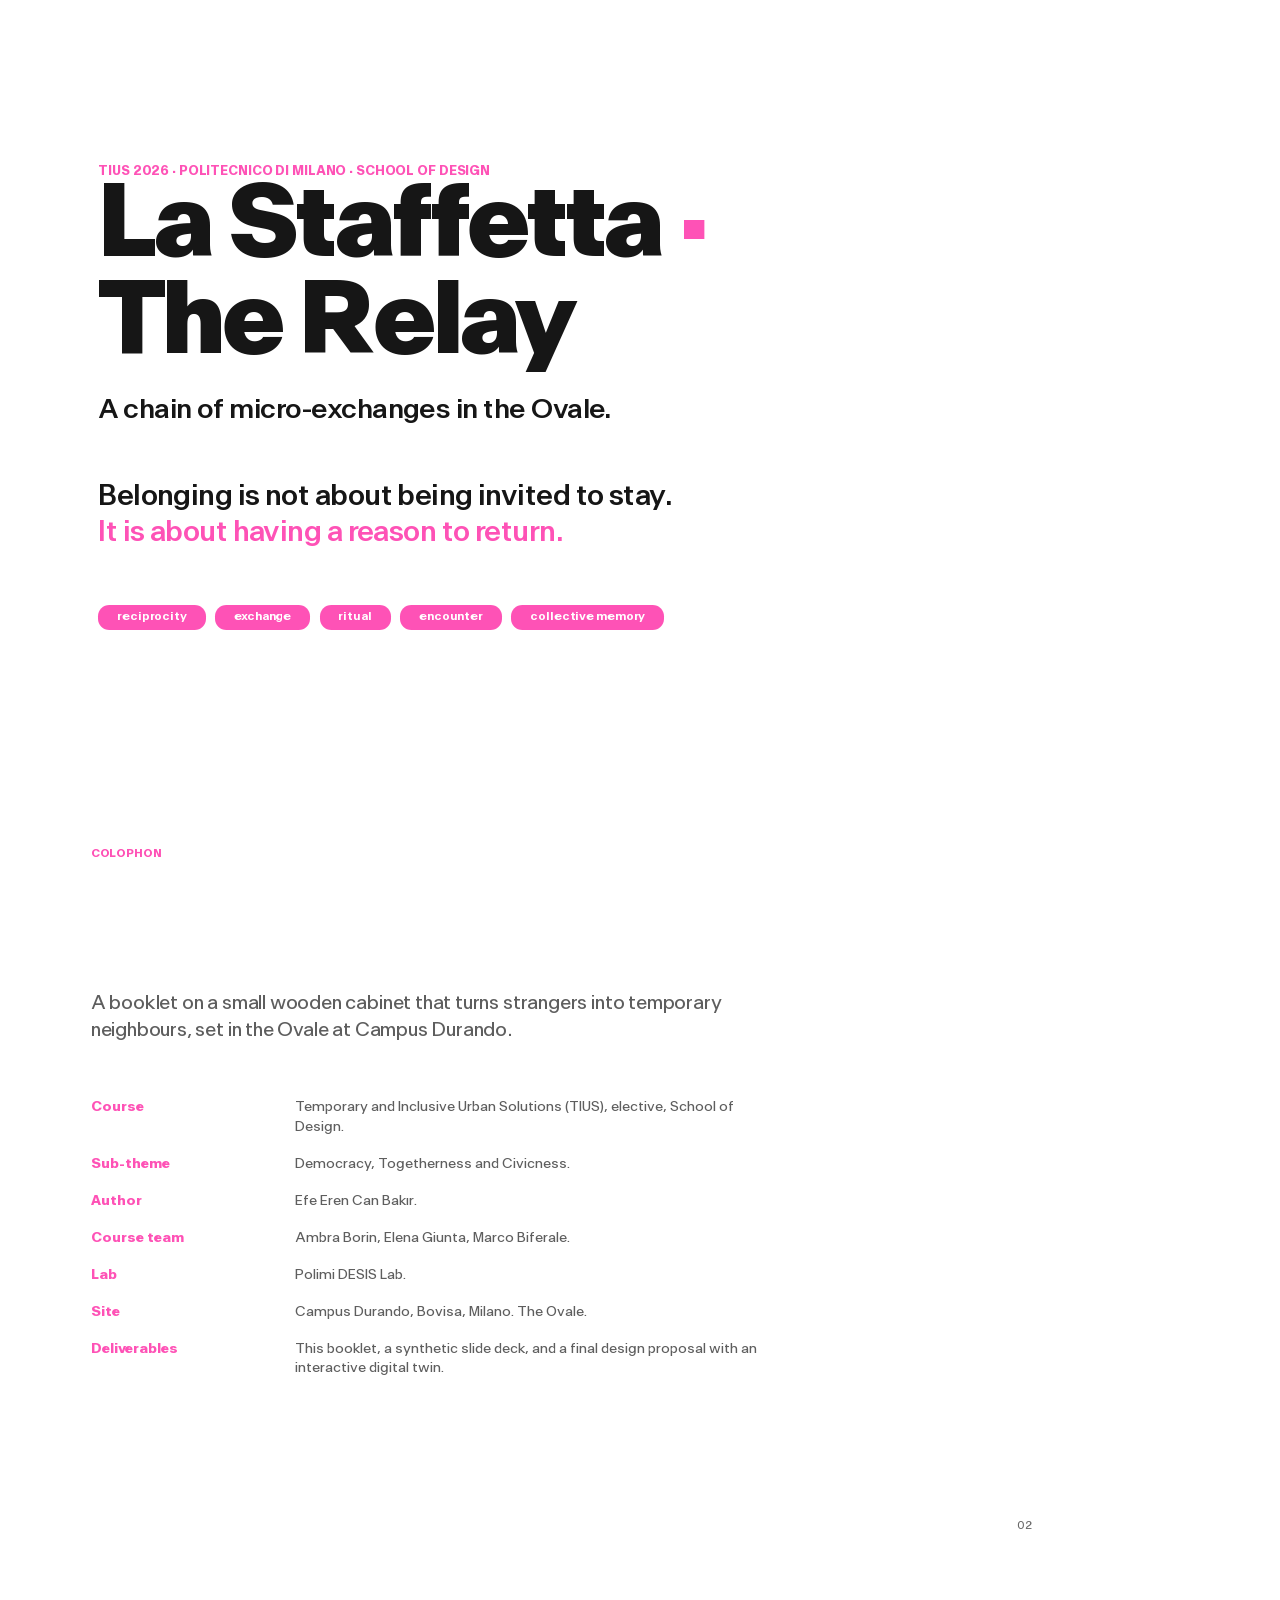
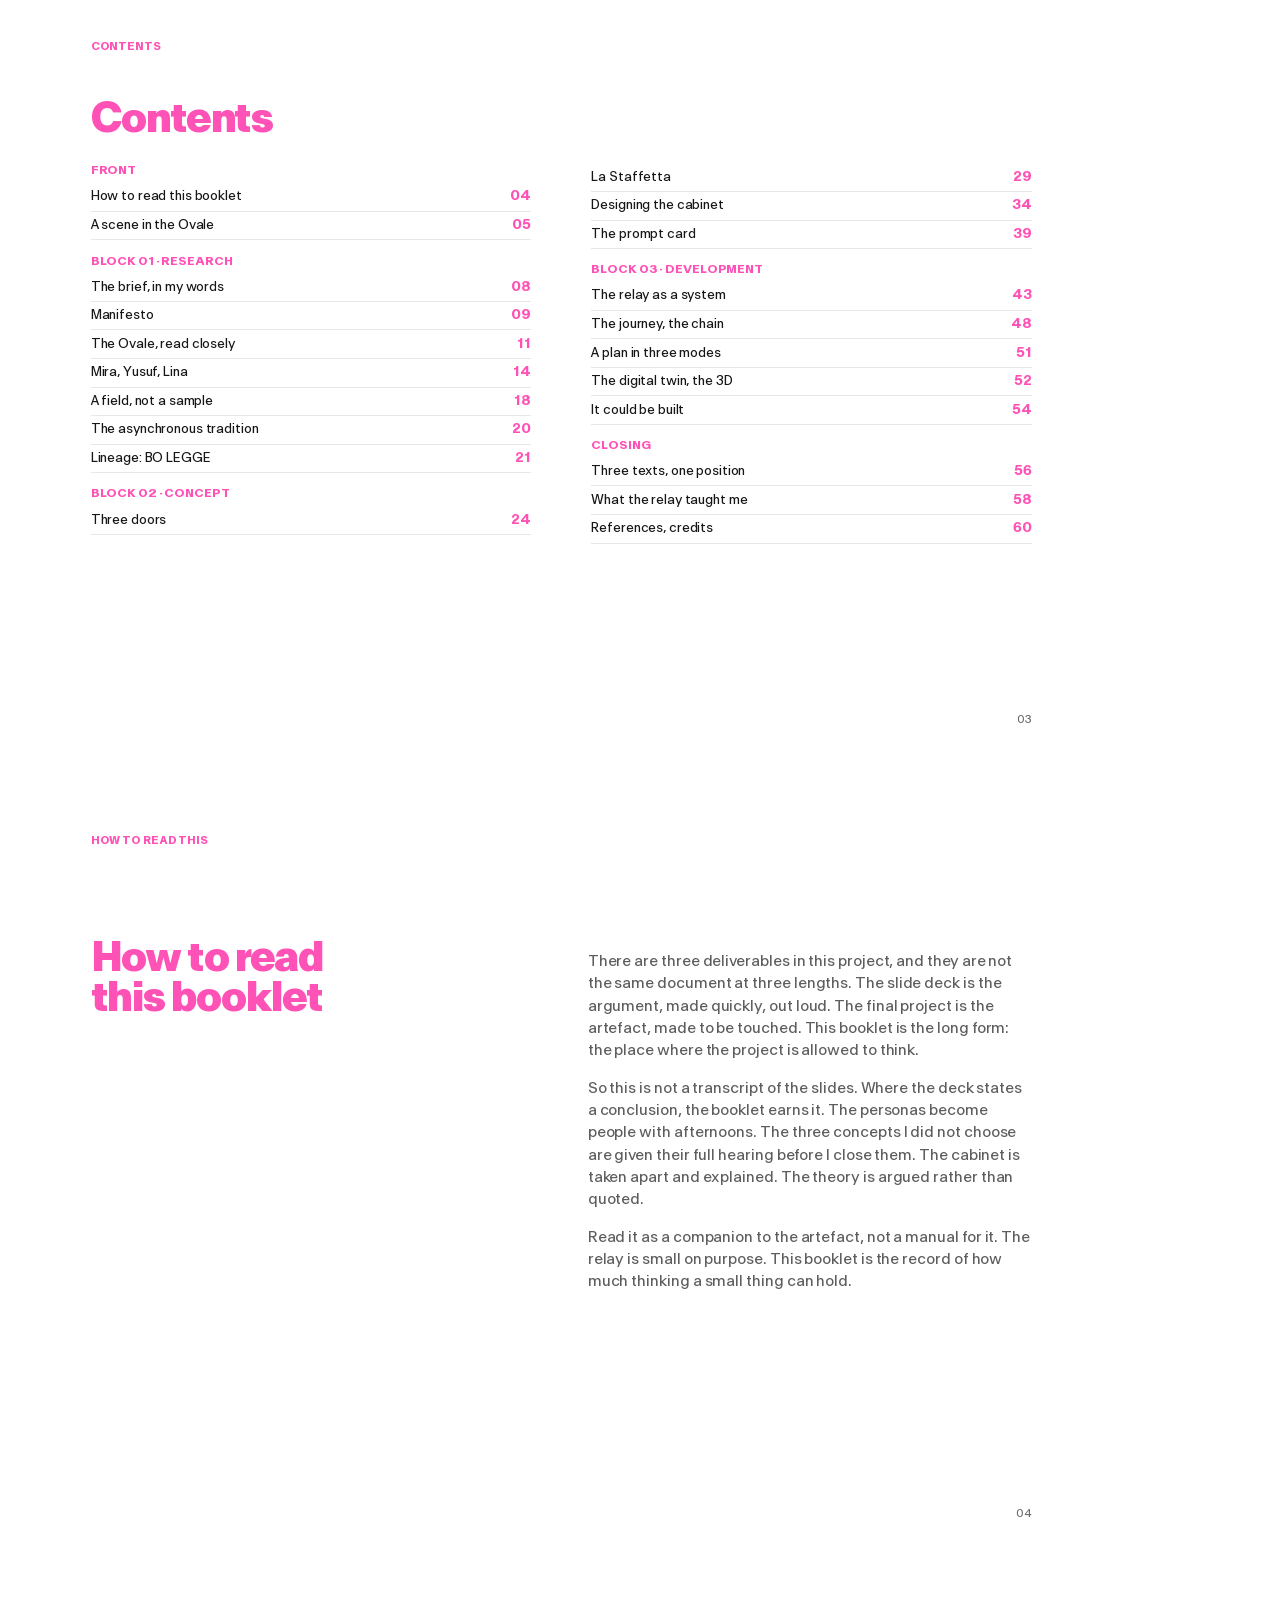
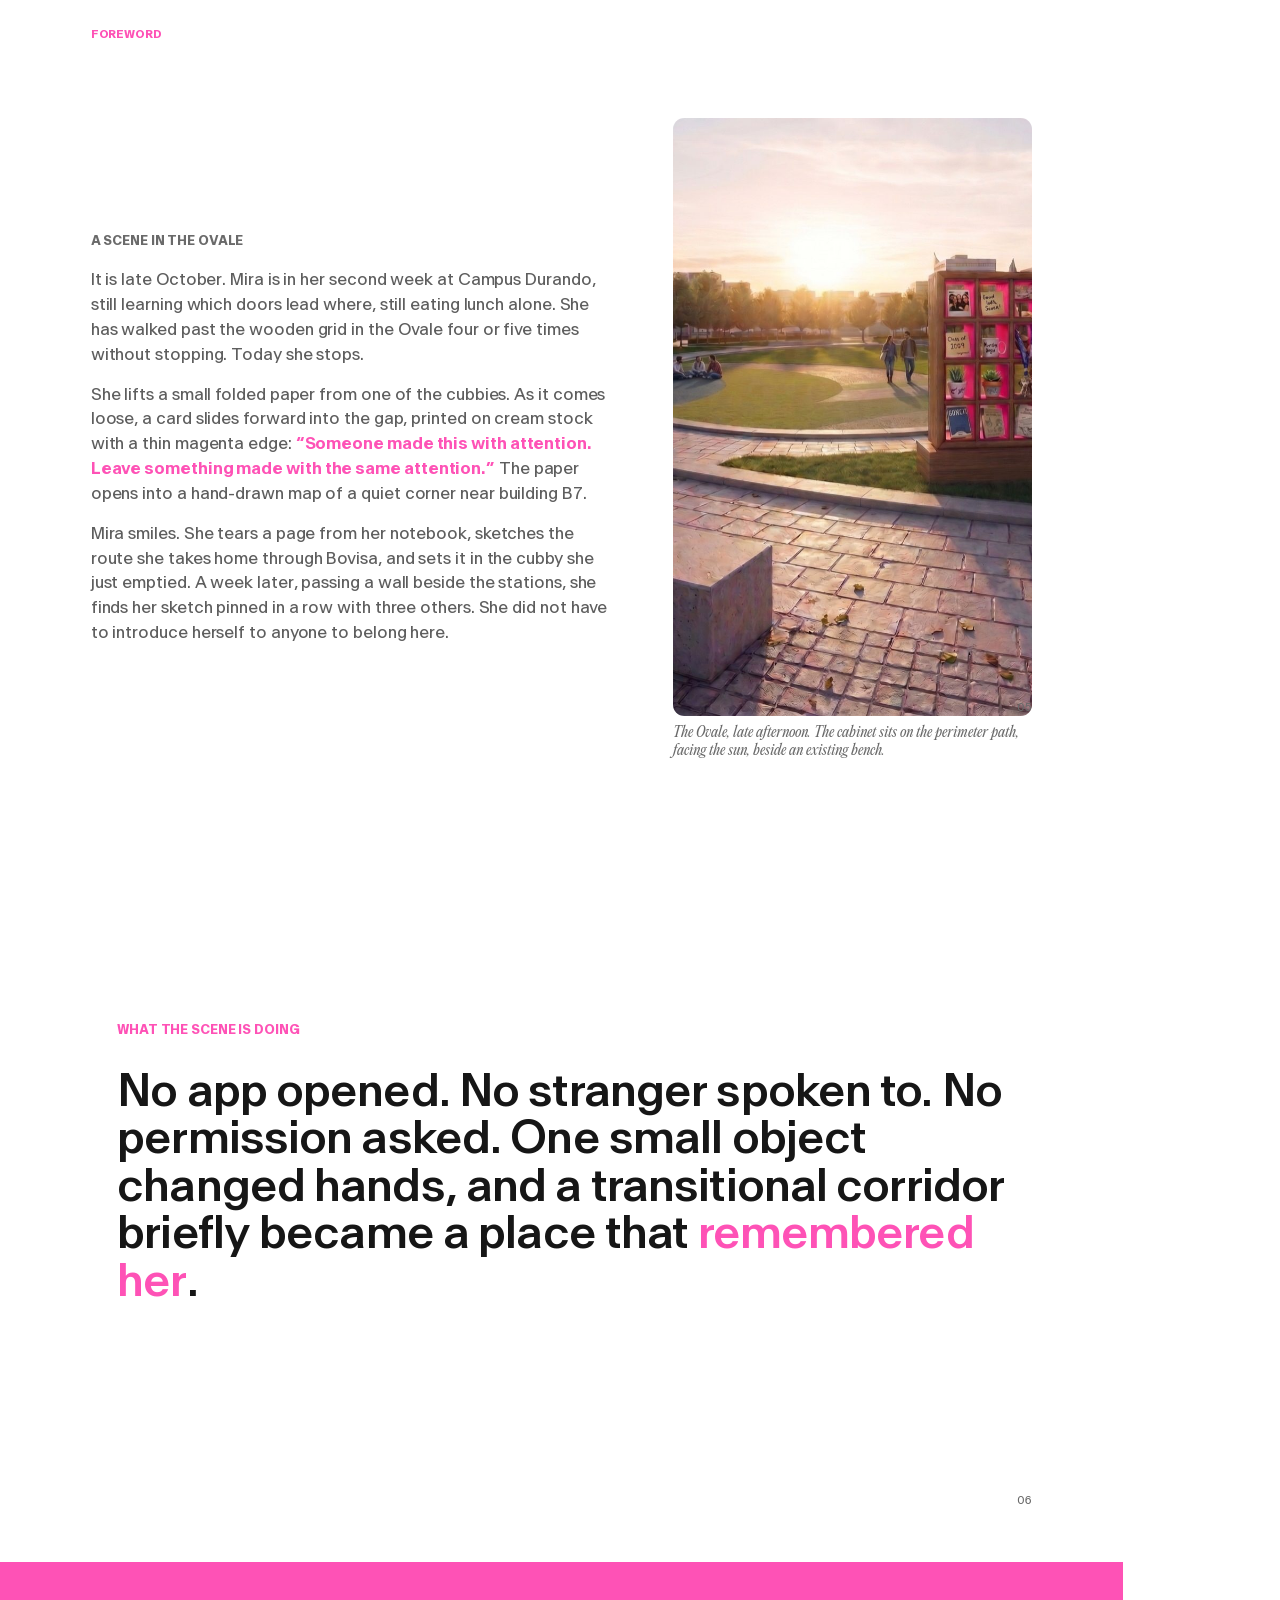
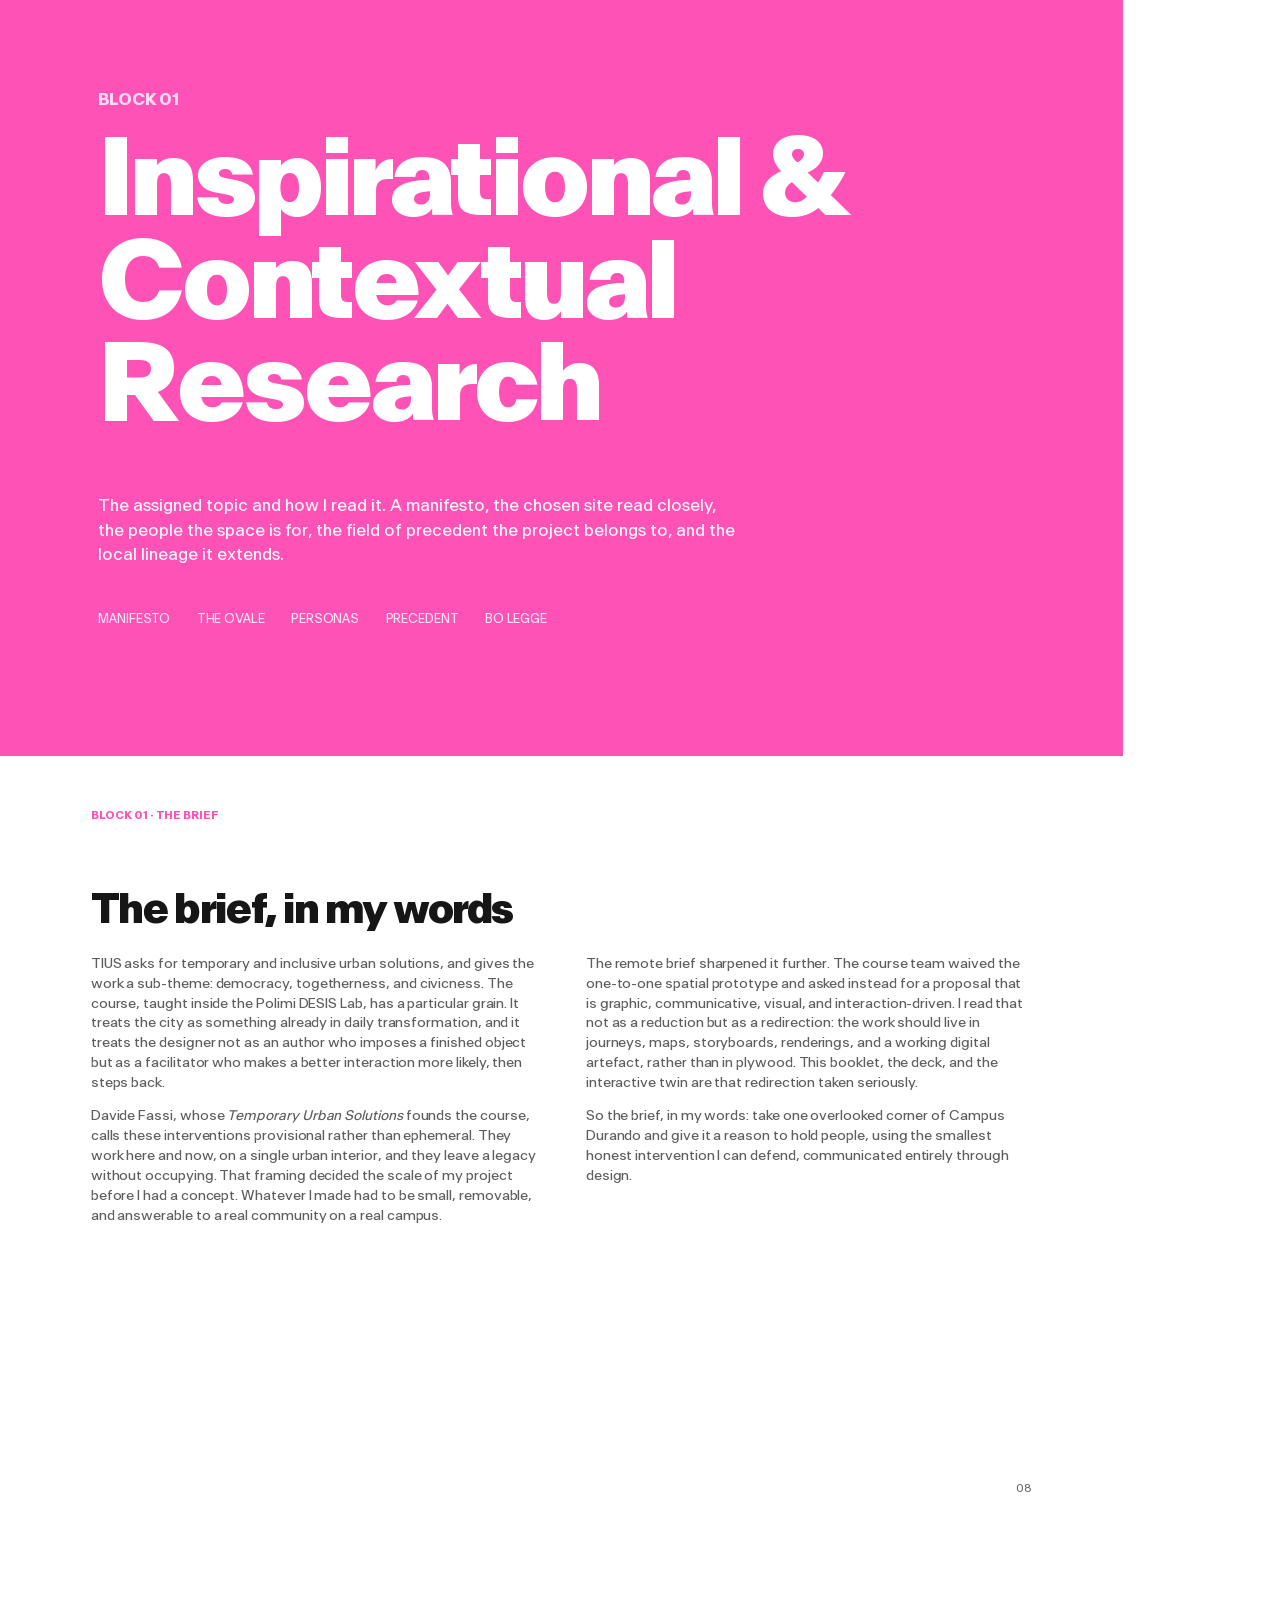
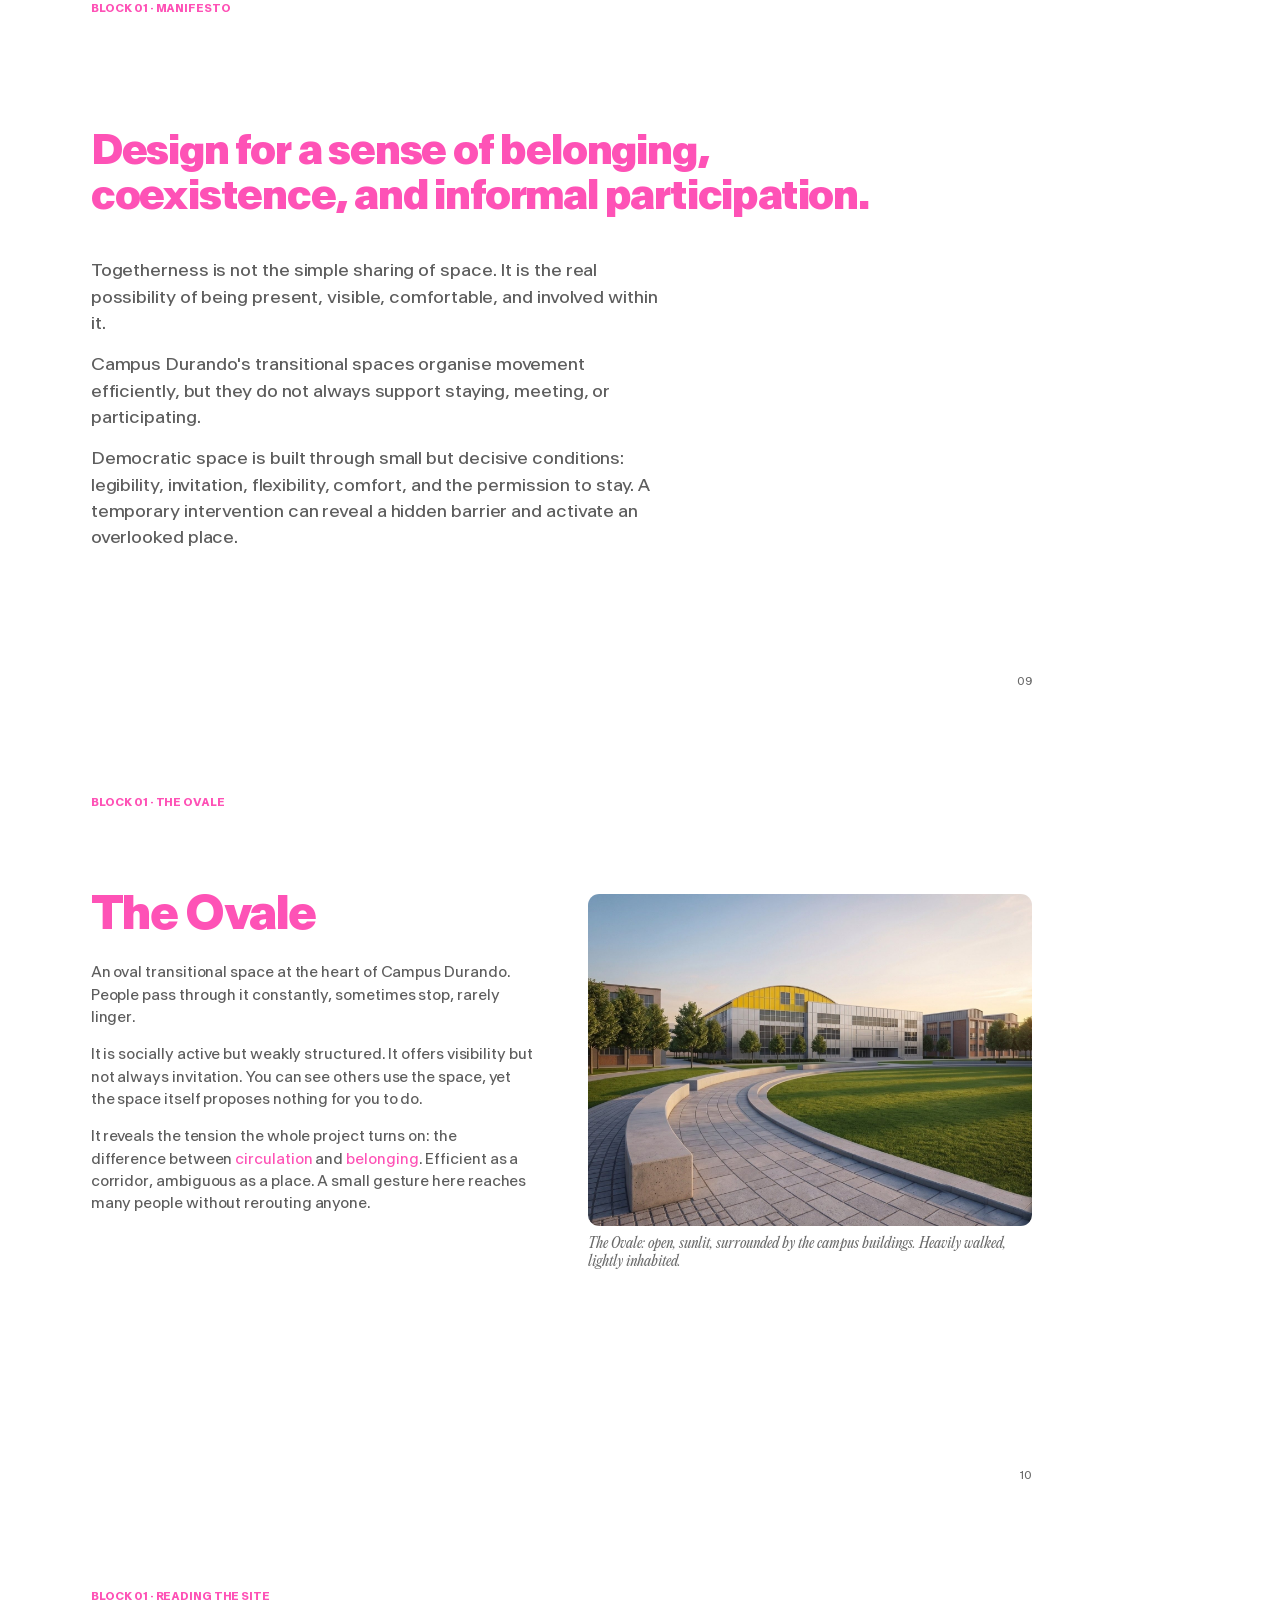
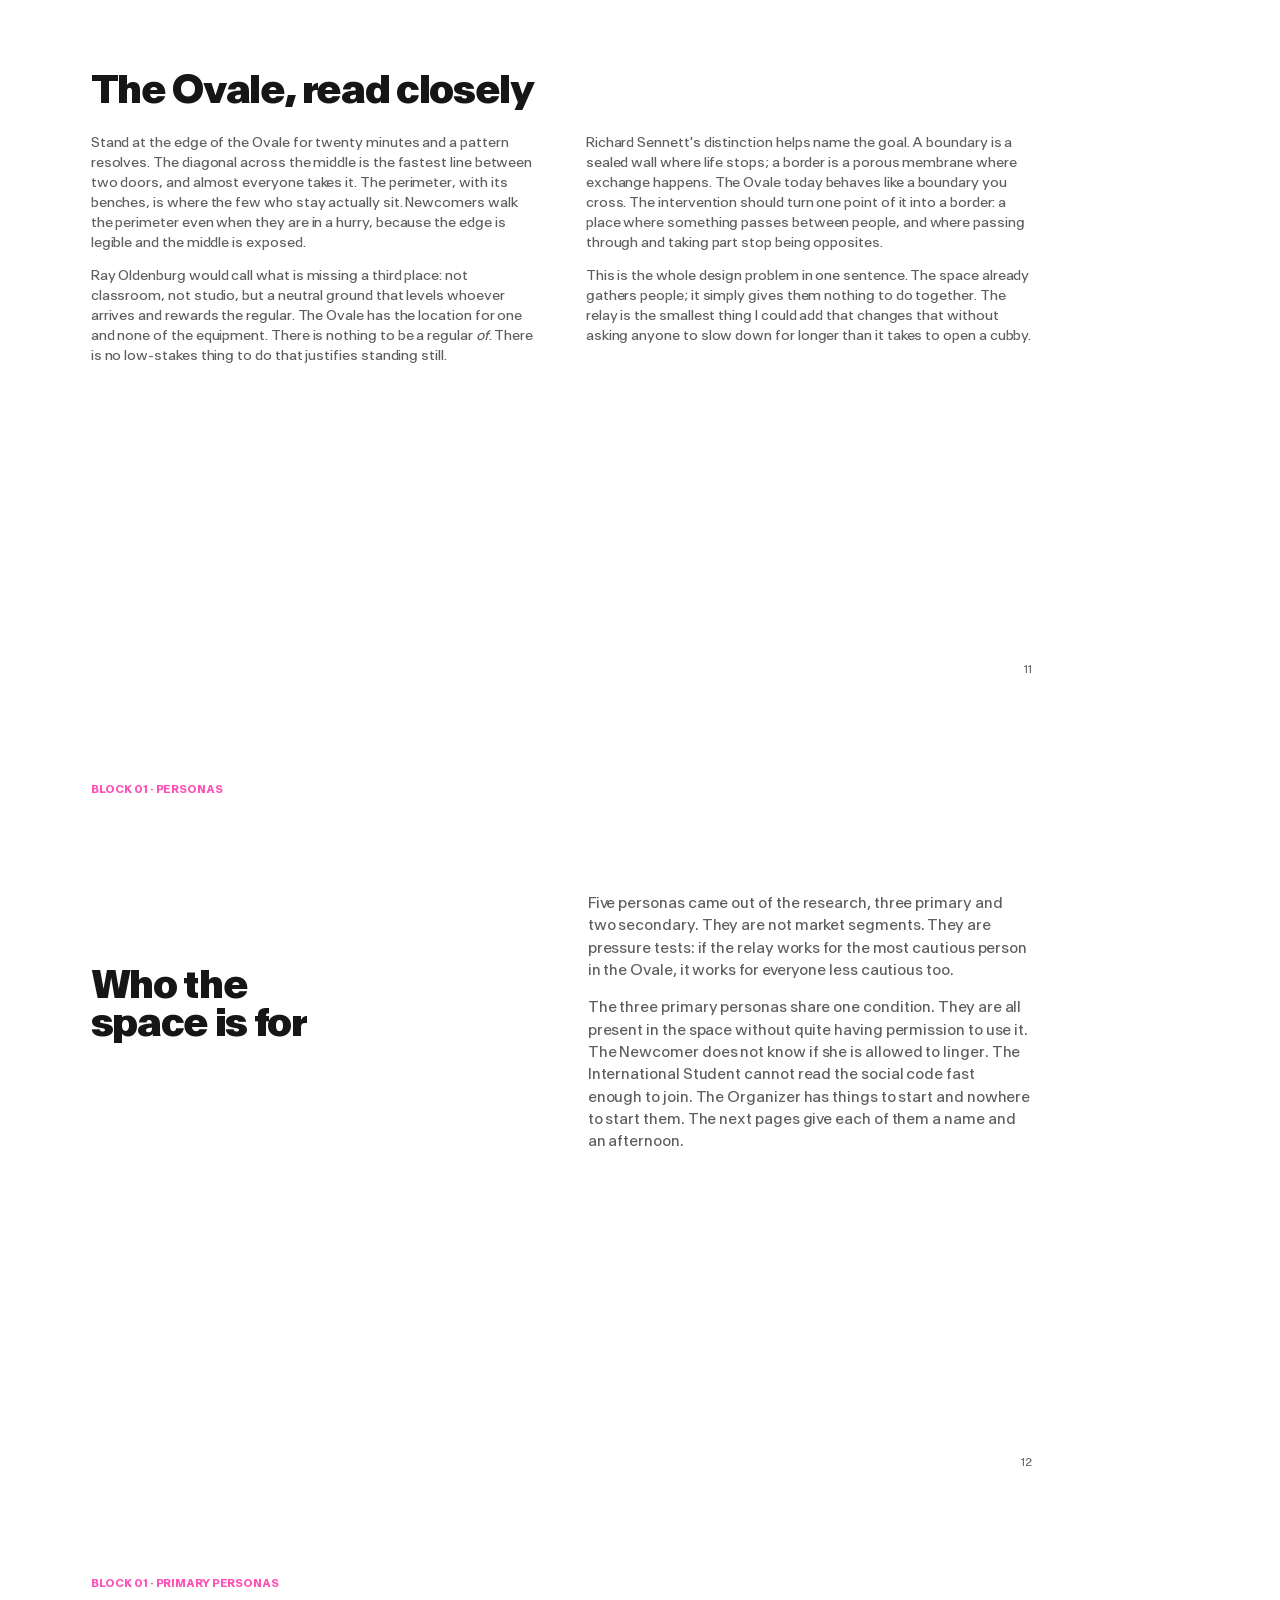
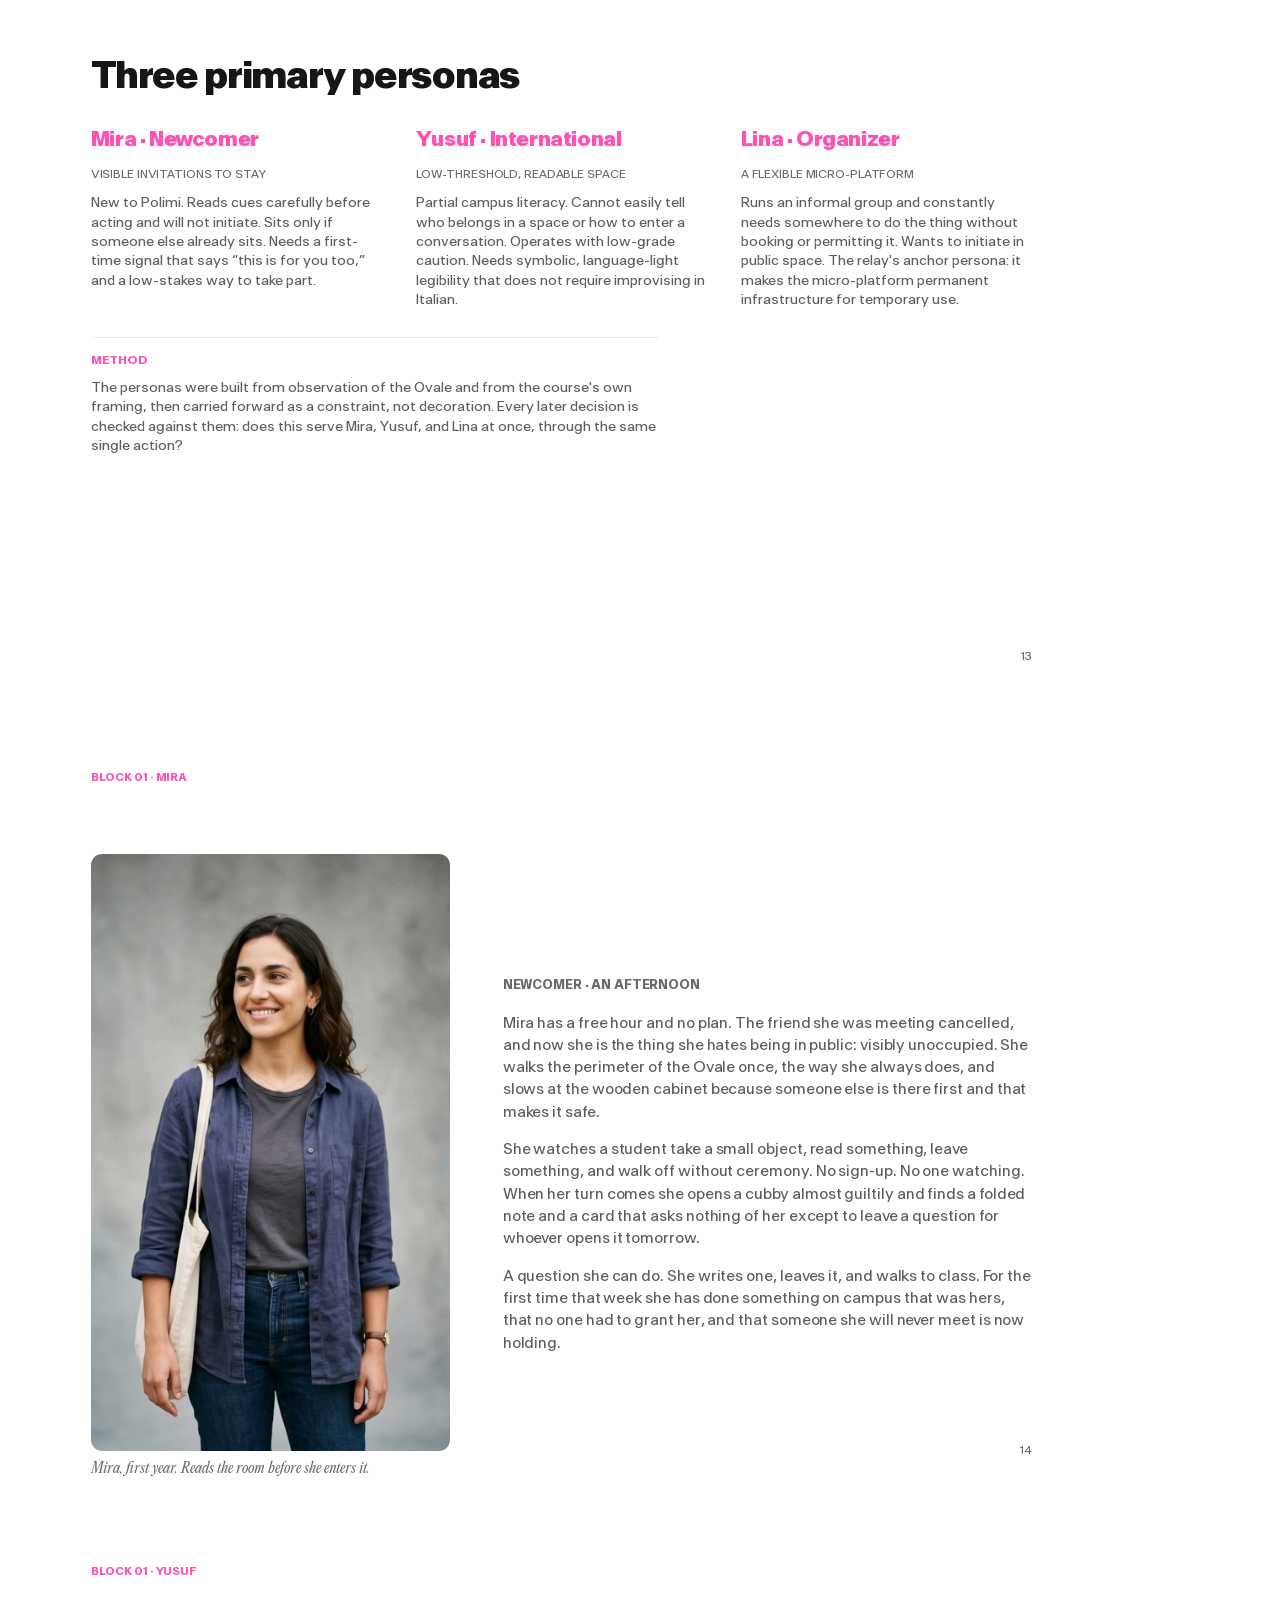
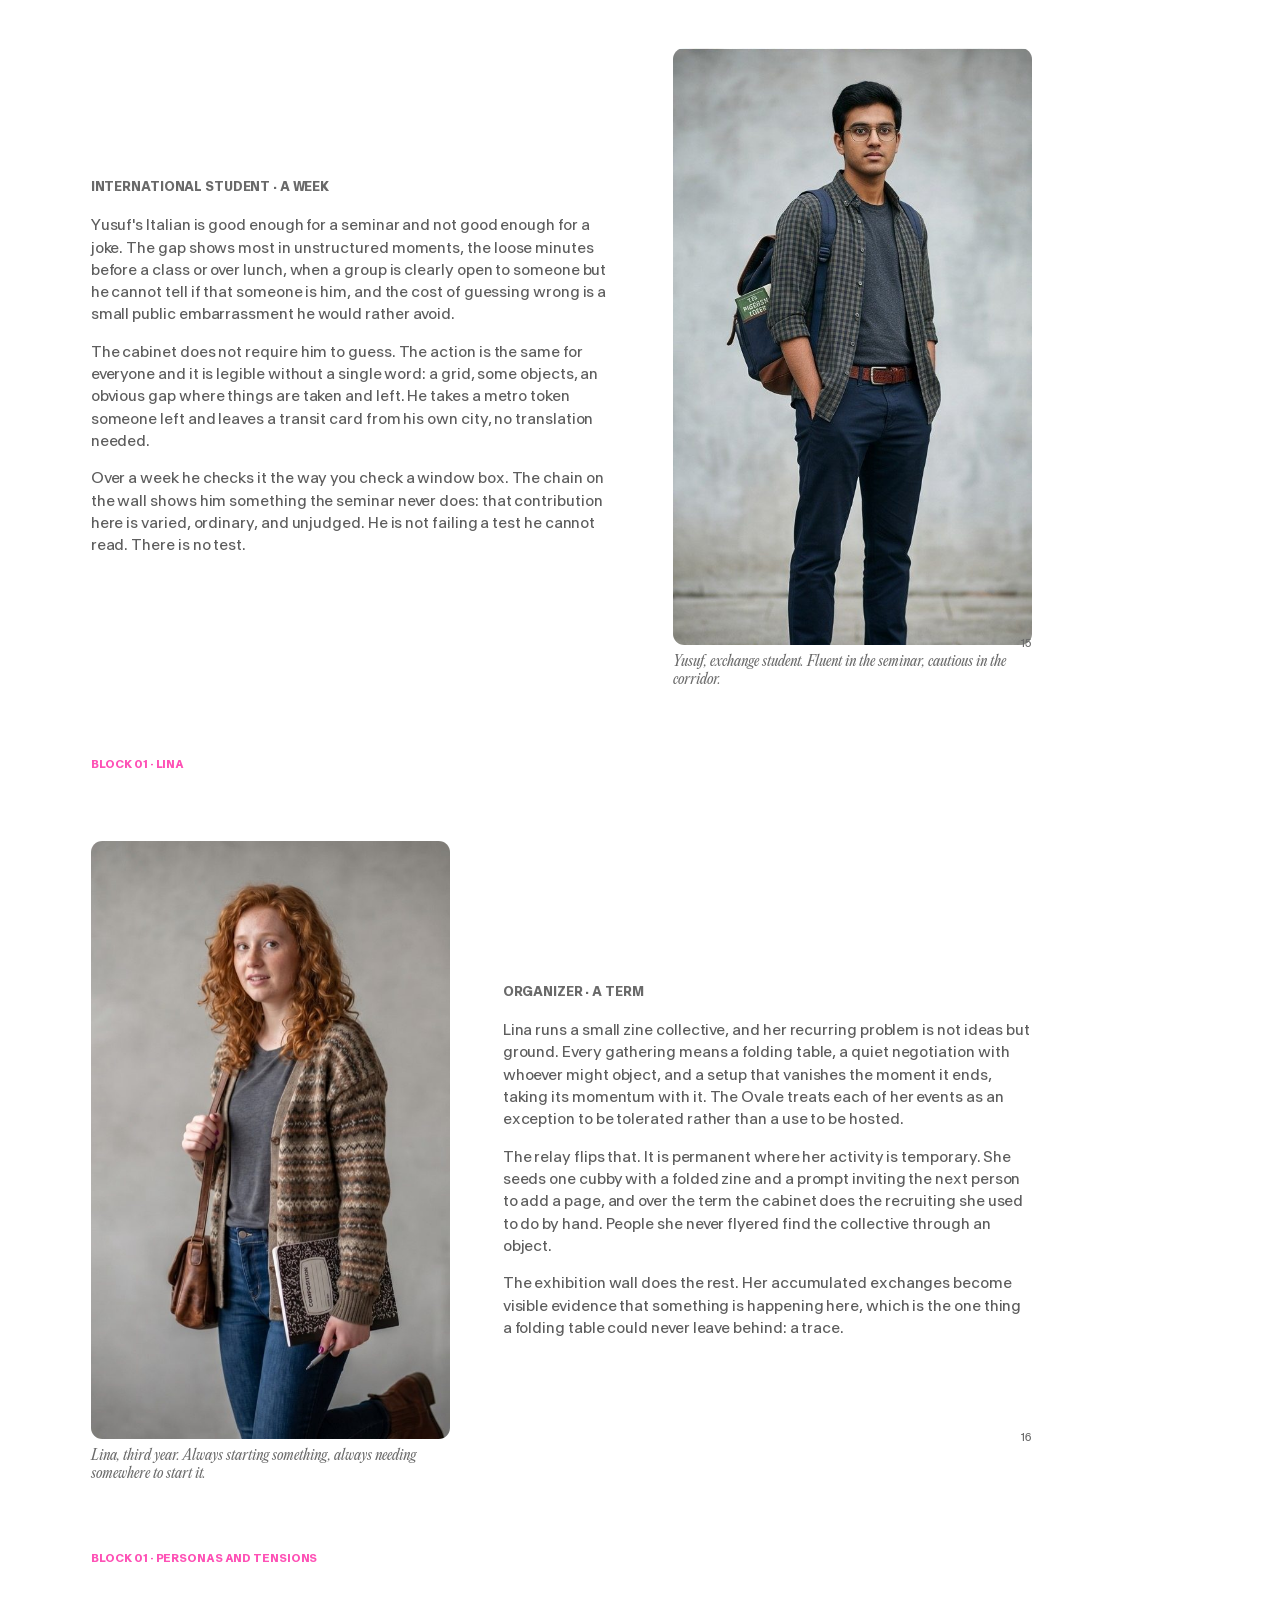
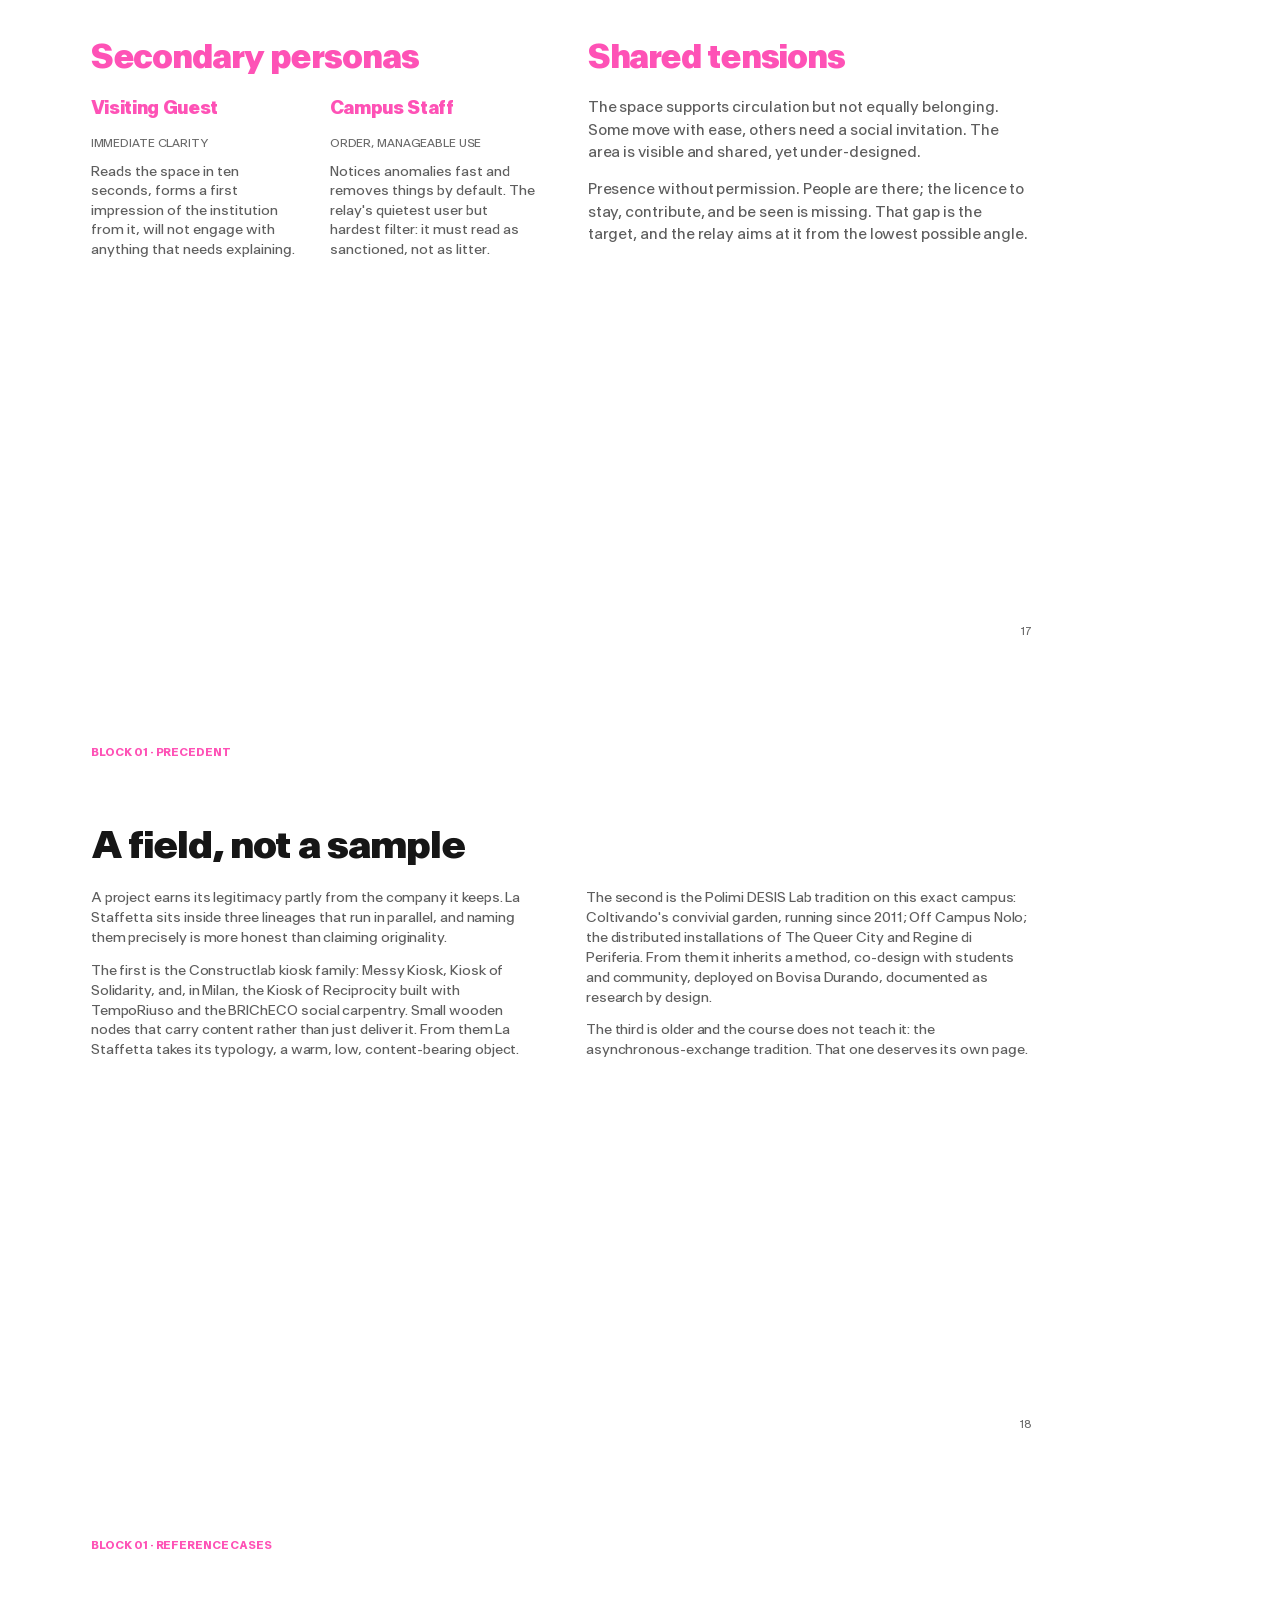
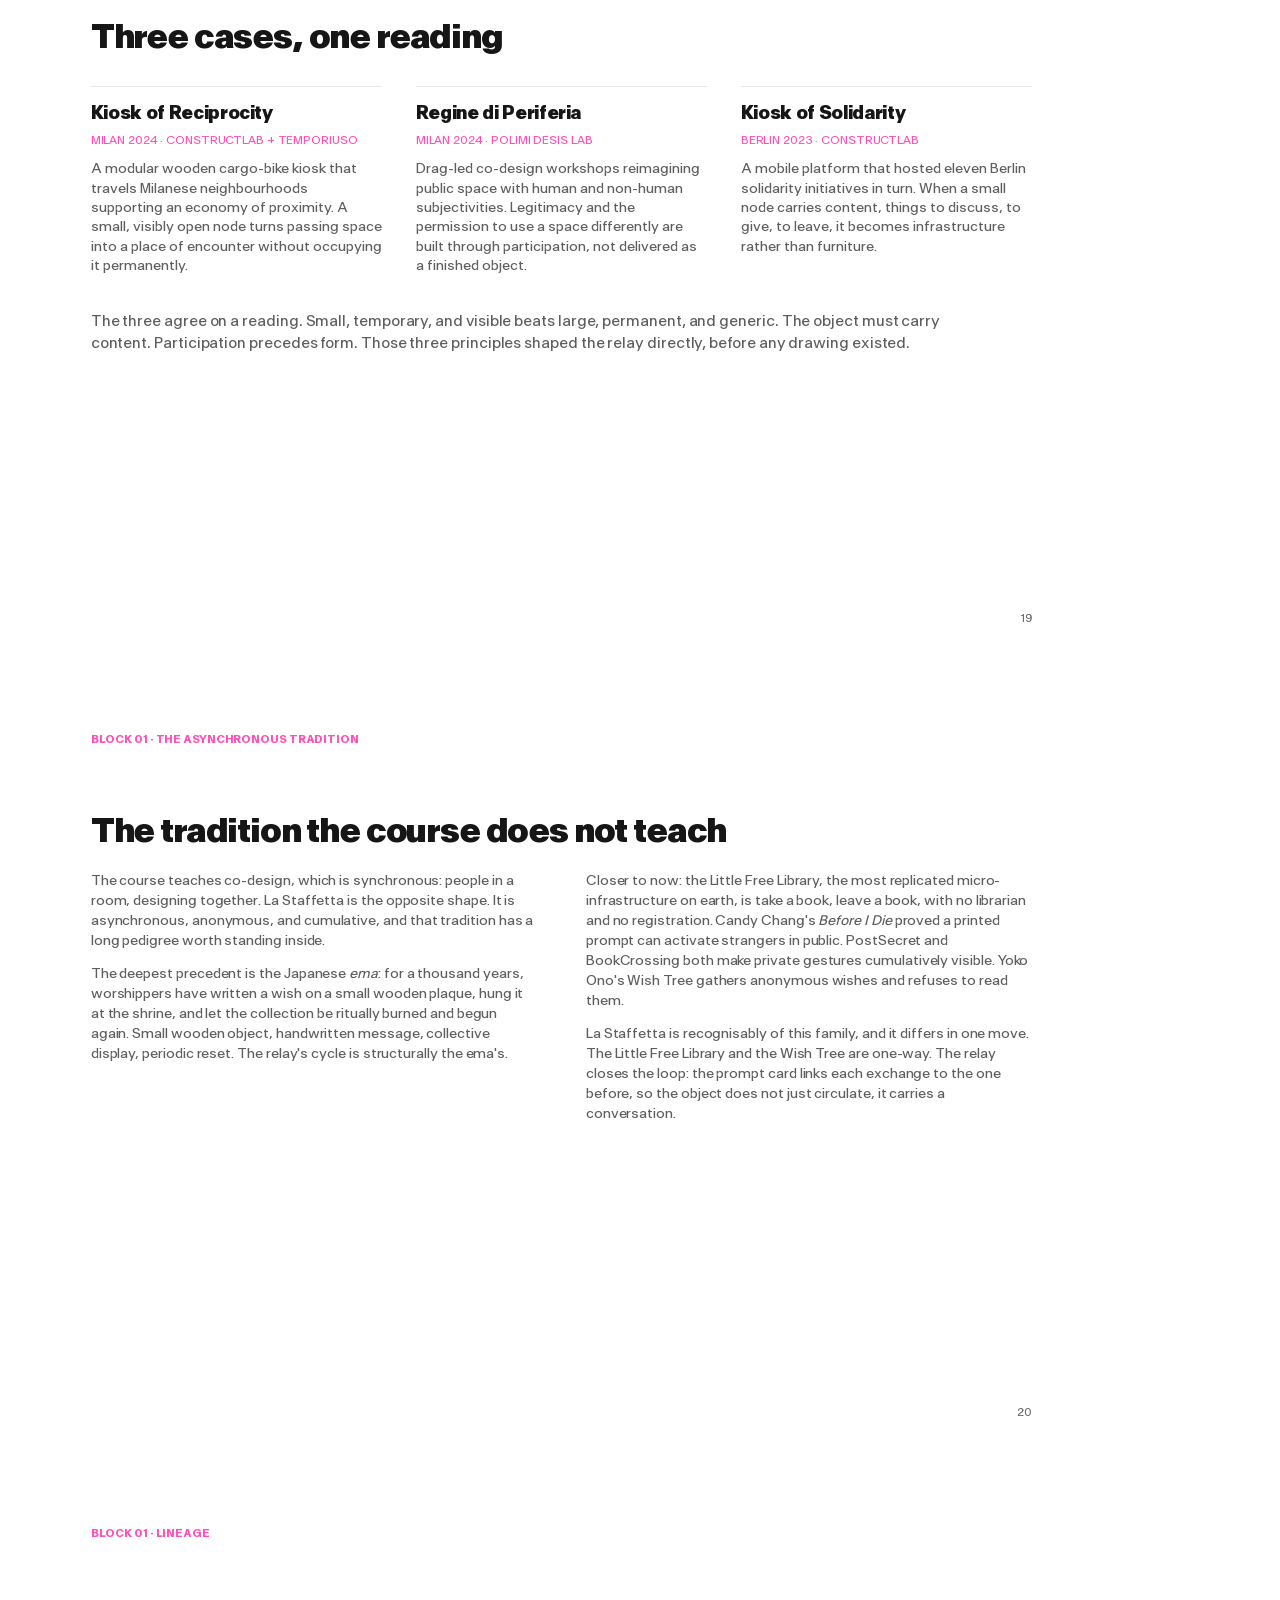
==== booklet/index.html @ 7c2a5dca "AR: move the three chain nodes onto cabinet cubbies (the third was floating on the pavement) Co-Auth" ====
<!DOCTYPE html>
<html lang="en">
<head>
<meta charset="UTF-8" />
<title>La Staffetta · The Relay · Booklet</title>
<style>
  /* ============================================================
     La Staffetta · design system (shared with the slides)
     Canonical spec: 04_deliverables/DESIGN_SYSTEM.md
     A4 landscape, print -> PDF via weasyprint.
     - Antarctica Beta VAR (sans) for everything structural.
     - Editorial New (serif italic) for small accents only: captions,
       card translations, pull-quote ties, sub-labels, the bibliography.
       Never body, never headings.
     - Magenta #FE52B6 is the single accent, earned not decorative:
       headings are ink by default; magenta heads are occasional.
     - Body copy is softened ink (--body), never near-black.
     - Letter-spacing always negative. No em dashes. No drop caps.
     Fonts are embedded so the PDF renders identically anywhere.
     ============================================================ */
  @page { size: 297mm 210mm; margin: 0; }
  * { margin:0; padding:0; box-sizing:border-box; }
  /* Self-hosted brand fonts — embedded so the page renders identically for any web visitor. */
  @font-face{font-family:"Antarctica Beta VAR";src:url("fonts/AntarcticaBetaVAR-Regular.ttf") format("truetype");font-weight:100 900;font-style:normal;font-display:swap;}
  @font-face{font-family:"Editorial New";src:url("fonts/EditorialNew-Regular.ttf") format("truetype");font-weight:300 550;font-style:normal;font-display:swap;}
  @font-face{font-family:"Editorial New";src:url("fonts/EditorialNew-Italic.ttf") format("truetype");font-weight:300 550;font-style:italic;font-display:swap;}
  @font-face{font-family:"Editorial New";src:url("fonts/EditorialNew-Bold.ttf") format("truetype");font-weight:600 800;font-style:normal;font-display:swap;}
  @font-face{font-family:"Editorial New Medium";src:url("fonts/EditorialNew-Regular.ttf") format("truetype");font-weight:300 600;font-style:normal;font-display:swap;}
  :root{
    --magenta:#FE52B6; --magenta-tint:#FFE4F3; --magenta-deep:#d62f93;
    --ink:#161616; --body:#5e5e5e; --grey:#6a6a6a; --line:#e7e7e7; --cream:#f7f1e8;
    --display:"Antarctica Beta VAR","Arial Narrow",sans-serif;
    --serif:"Editorial New",Georgia,serif;
    --sans:"Antarctica Beta VAR","Helvetica Neue",Arial,sans-serif;
  }
  html{ -webkit-print-color-adjust:exact; print-color-adjust:exact; }
  body{ font-family:var(--sans); color:var(--ink); counter-reset:pno; }
  .page{ width:297mm; height:210mm; page-break-after:always; position:relative; overflow:hidden; background:#fff; padding:22mm 24mm; counter-increment:pno; }
  .page:last-child{ page-break-after:auto; }

  .display{ font-family:var(--display); font-weight:800; font-variation-settings:"wght" 800; letter-spacing:-0.04em; line-height:0.98; }
  .mag{ color:var(--magenta); }
  .eyebrow{ font-family:var(--sans); font-weight:700; font-variation-settings:"wght" 700; font-size:9pt; letter-spacing:-0.01em; text-transform:uppercase; color:var(--magenta); white-space:nowrap; }
  .eyebrow.ink{ color:var(--ink); }
  .pageno{ position:absolute; bottom:14mm; right:24mm; font-family:var(--sans); font-size:8pt; color:var(--grey); letter-spacing:-0.01em; }
  .pageno::before{ content: counter(pno, decimal-leading-zero); }
  .running{ position:absolute; top:14mm; left:24mm; font-family:var(--sans); font-weight:700; font-variation-settings:"wght" 700; font-size:8pt; letter-spacing:-0.01em; text-transform:uppercase; color:var(--magenta); white-space:nowrap; }

  h2.sec{ font-family:var(--display); font-weight:800; font-variation-settings:"wght" 800; letter-spacing:-0.035em; color:var(--magenta); font-size:34pt; line-height:1.0; margin-bottom:6mm; }
  h2.sec.ink{ color:var(--ink); }
  p.body{ font-family:var(--sans); color:var(--body); font-size:11pt; line-height:1.52; max-width:150mm; letter-spacing:-0.005em; }
  p.body + p.body{ margin-top:4mm; }
  .lede{ font-family:var(--sans); color:var(--body); font-size:14pt; line-height:1.46; letter-spacing:-0.01em; }
  .kicker{ font-family:var(--sans); font-weight:700; font-variation-settings:"wght" 700; font-size:9pt; letter-spacing:-0.01em; text-transform:uppercase; color:var(--grey); margin-bottom:5mm; white-space:nowrap; }

  /* multi-column reading flow (the magazine feel that sets the booklet apart from slides) */
  .flow2{ column-count:2; column-gap:13mm; margin-top:6mm; }
  .flow3{ column-count:3; column-gap:10mm; margin-top:6mm; }
  .flow2 p, .flow3 p{ font-family:var(--sans); color:var(--body); font-size:10pt; line-height:1.5; letter-spacing:-0.005em; margin-bottom:3.4mm; break-inside:avoid-column; }
  .flow2 p.first, .flow3 p.first{ margin-top:0; }
  /* paragraphs that balance into the top of a column must not carry a top margin,
     or the columns start at different heights (the page-08 misalignment). */
  .flow2 p.body + p.body, .flow3 p.body + p.body{ margin-top:0; }
  .mark{ color:var(--magenta); font-weight:600; font-variation-settings:"wght" 600; }

  /* pull statement */
  .pull{ font-family:var(--display); font-weight:800; font-variation-settings:"wght" 800; letter-spacing:-0.03em; color:var(--magenta); font-size:30pt; line-height:1.08; }
  .pull.serif{ font-family:var(--sans); font-weight:500; font-variation-settings:"wght" 500; color:var(--ink); letter-spacing:-0.02em; }

  /* cover */
  .cover{ display:flex; flex-direction:column; justify-content:center; padding:30mm 26mm; }
  .cover .ttl{ font-size:74pt; }
  .cover .sub{ font-family:var(--display); font-weight:500; font-variation-settings:"wght" 500; font-size:20pt; letter-spacing:-0.02em; margin-top:5mm; }
  .cover .claim{ font-family:var(--sans); font-weight:500; font-variation-settings:"wght" 500; font-size:21pt; line-height:1.32; letter-spacing:-0.02em; margin-top:13mm; max-width:200mm; }
  .kw{ display:flex; flex-wrap:wrap; gap:2.5mm; margin-top:14mm; }
  .kw span{ height:6.4mm; line-height:6.4mm; padding:0 5mm; white-space:nowrap; font-family:var(--sans); font-weight:600; font-variation-settings:"wght" 600; font-size:8.5pt; color:#fff; background:var(--magenta); border-radius:3mm; letter-spacing:-0.01em; }

  /* full-bleed magenta divider */
  .divider{ background:var(--magenta); display:flex; flex-direction:column; justify-content:center; padding:30mm 26mm; }
  .divider .num{ font-family:var(--sans); font-weight:700; font-variation-settings:"wght" 700; font-size:12pt; letter-spacing:-0.01em; color:rgba(255,255,255,0.8); }
  .divider .ttl{ font-family:var(--display); font-weight:800; font-variation-settings:"wght" 800; letter-spacing:-0.04em; color:#fff; font-size:80pt; line-height:0.96; margin-top:6mm; }
  .divider .sub{ font-family:var(--display); font-weight:500; font-variation-settings:"wght" 500; font-size:18pt; color:#fff; letter-spacing:-0.02em; margin-top:5mm; }
  .divider .abs{ font-family:var(--sans); color:#fff; font-size:12pt; line-height:1.52; max-width:170mm; margin-top:14mm; opacity:0.96; }
  .divider .ix{ margin-top:12mm; display:flex; gap:7mm; flex-wrap:wrap; }
  .divider .ix span{ font-family:var(--sans); font-size:9pt; letter-spacing:-0.01em; color:rgba(255,255,255,0.85); text-transform:uppercase; white-space:nowrap; }

  /* full-bleed visual page (embed figma exports / renders) */
  .visual{ padding:0; }
  .visual img{ width:100%; height:100%; object-fit:contain; background:#fff; }
  .visual.cover-img img{ object-fit:cover; }
  .vcap{ position:absolute; left:24mm; bottom:13mm; font-family:var(--serif); font-style:italic; font-size:10pt; color:var(--grey); background:rgba(255,255,255,0.9); padding:1.5mm 3.5mm; border-radius:1.5mm; }

  /* moodboard: native flex layout of high-res photos (weasyprint-reliable; replaces baked low-res screenshots) */
  .mbrow{ display:flex; flex-wrap:wrap; gap:5mm; margin-top:8mm; }
  .mbcell{ border-radius:2mm; overflow:hidden; background:var(--magenta-tint); }
  .mbcell img{ width:100%; height:100%; object-fit:cover; display:block; }

  /* image + text split */
  .split{ display:flex; gap:14mm; align-items:flex-start; }
  .split.center{ align-items:center; }
  .split .col{ flex:1; min-width:0; }
  .split .col.narrow{ flex:0 0 95mm; }
  .imgframe{ width:100%; border-radius:3mm; overflow:hidden; }
  .imgframe img{ width:100%; display:block; }
  .portrait{ width:100%; height:158mm; border-radius:3mm; overflow:hidden; }
  .portrait img{ width:100%; height:100%; object-fit:cover; }
  .cap{ font-family:var(--serif); font-style:italic; font-size:10pt; line-height:1.35; color:var(--grey); margin-top:2.5mm; }

  /* persona / case grids */
  .grid3{ display:grid; grid-template-columns:1fr 1fr 1fr; gap:9mm; margin-top:8mm; }
  .grid2{ display:grid; grid-template-columns:1fr 1fr; gap:9mm; margin-top:8mm; }
  .pcell .pname{ font-family:var(--display); font-weight:800; font-variation-settings:"wght" 800; font-size:15pt; letter-spacing:-0.02em; color:var(--ink); }
  .pcell .pneed{ font-family:var(--sans); font-size:8.5pt; letter-spacing:-0.01em; text-transform:uppercase; color:var(--magenta); margin:1.5mm 0 3mm; }
  .pcell .pbody{ font-family:var(--sans); font-size:10pt; line-height:1.46; color:var(--body); }
  .pcell{ border-top:1px solid var(--line); padding-top:4mm; }
  /* persona cards: pink name, no rule above, more air before the need-label */
  .personas .pcell{ border-top:none; padding-top:0; }
  .personas .pname{ color:var(--magenta); }
  .personas .pneed{ margin-top:3.5mm; color:var(--grey); }

  /* big statement */
  .statement{ display:flex; align-items:center; }
  .statement .big{ font-family:var(--display); font-weight:800; font-variation-settings:"wght" 800; letter-spacing:-0.04em; color:var(--magenta); font-size:48pt; line-height:1.05; max-width:235mm; }

  /* quotes */
  .quotes{ margin-top:6mm; }
  .quote{ border-top:1px solid var(--line); padding:6mm 0; }
  .quote .q{ font-family:var(--sans); font-weight:500; font-variation-settings:"wght" 500; font-size:14pt; line-height:1.42; letter-spacing:-0.015em; color:var(--ink); max-width:235mm; }
  .quote .a{ font-family:var(--sans); font-size:9pt; color:var(--magenta); margin-top:3mm; letter-spacing:-0.01em; font-weight:600; font-variation-settings:"wght" 600; }
  .quote .tie{ font-family:var(--serif); font-style:italic; font-size:10.5pt; color:var(--grey); margin-top:2mm; max-width:235mm; }

  /* design-note callout */
  .note{ border-top:1px solid var(--line); padding-top:4mm; margin-top:7mm; max-width:150mm; }
  .note .nh{ font-family:var(--sans); font-weight:700; font-variation-settings:"wght" 700; font-size:8.5pt; letter-spacing:-0.01em; text-transform:uppercase; color:var(--magenta); margin-bottom:2.5mm; }
  .note p{ font-family:var(--sans); color:var(--body); font-size:10pt; line-height:1.46; }

  /* prompt-card list (line-divided, no repeated boxes) */
  .cardline{ margin-top:5mm; }
  .cardrow{ display:grid; grid-template-columns:12mm 1fr 58mm; gap:7mm; border-top:1px solid var(--line); padding:2.3mm 0; break-inside:avoid; align-items:baseline; }
  .cardrow .cn{ font-family:var(--display); font-weight:800; font-variation-settings:"wght" 800; font-size:17pt; color:var(--magenta); letter-spacing:-0.02em; }
  .cardrow .ce{ font-family:var(--sans); color:var(--ink); font-size:9.5pt; line-height:1.34; letter-spacing:-0.005em; }
  .cardrow .ci{ font-family:var(--serif); font-style:italic; font-size:8.5pt; line-height:1.26; color:var(--grey); }

  /* single hero prompt card object */
  .specimen{ width:104mm; border:2px solid var(--magenta); border-radius:4mm; padding:10mm 9mm; background:#fff; }
  .specimen .sl{ font-family:var(--sans); font-weight:700; font-variation-settings:"wght" 700; font-size:8pt; letter-spacing:-0.01em; text-transform:uppercase; color:var(--magenta); }
  .specimen .se{ font-family:var(--sans); font-weight:500; font-variation-settings:"wght" 500; font-size:13pt; line-height:1.36; letter-spacing:-0.01em; margin-top:5mm; }
  .specimen .si{ font-family:var(--serif); font-style:italic; font-size:11pt; line-height:1.32; color:var(--grey); margin-top:4mm; }
  .specimen .snum{ font-family:var(--sans); font-size:8pt; color:var(--grey); margin-top:7mm; letter-spacing:-0.01em; }

  /* contents */
  .toc{ margin-top:5mm; column-count:2; column-gap:16mm; }
  .toc .row{ display:flex; align-items:baseline; border-bottom:1px solid var(--line); padding:1.4mm 0; break-inside:avoid; gap:4mm; }
  .toc .t{ flex:1 1 auto; font-family:var(--sans); font-size:9.5pt; letter-spacing:-0.01em; }
  .toc .n{ flex:0 0 auto; font-family:var(--sans); font-size:9.5pt; color:var(--magenta); font-weight:700; font-variation-settings:"wght" 700; }
  .toc .blk{ font-family:var(--sans); font-weight:700; font-variation-settings:"wght" 700; font-size:8.5pt; letter-spacing:-0.01em; text-transform:uppercase; color:var(--magenta); margin:3.5mm 0 1mm; break-inside:avoid; }
  .toc .blk.first{ margin-top:0; }

  /* references */
  .refs{ column-count:2; column-gap:16mm; margin-top:6mm; }
  .refs p{ font-family:var(--serif); font-size:9pt; line-height:1.4; margin-bottom:2.5mm; break-inside:avoid; color:var(--ink); }
  .credits{ font-family:var(--sans); font-size:9pt; color:var(--grey); line-height:1.6; }

  .lblrow{ display:flex; gap:5mm; flex-wrap:wrap; margin-top:7mm; }
  .lblrow .l{ font-family:var(--sans); font-weight:600; font-variation-settings:"wght" 600; font-size:9pt; letter-spacing:-0.01em; color:var(--magenta); border:1px solid var(--magenta); border-radius:20pt; padding:1.6mm 4mm; }
</style>
</head>
<body>

<!-- ============ FRONT MATTER ============ -->

<!-- 1 · COVER -->
<section class="page cover">
  <div class="eyebrow">TIUS 2026 · Politecnico di Milano · School of Design</div>
  <div class="display ttl">La Staffetta <span class="mag">·</span><br>The Relay</div>
  <div class="sub">A chain of micro-exchanges in the Ovale.</div>
  <div class="claim">Belonging is not about being invited to stay.<br><span class="mag">It is about having a reason to return.</span></div>
  <div class="kw"><span>reciprocity</span><span>exchange</span><span>ritual</span><span>encounter</span><span>collective memory</span></div>
</section>

<!-- 2 · COLOPHON -->
<section class="page">
  <div class="running">Colophon</div>
  <div style="margin-top:30mm; max-width:182mm;">
    <p class="lede">A booklet on a small wooden cabinet that turns strangers into temporary neighbours, set in the Ovale at Campus Durando.</p>
    <div style="margin-top:14mm; display:grid; grid-template-columns:46mm 1fr; gap:4.5mm 8mm; font-family:var(--sans); color:var(--body); font-size:10pt; line-height:1.5;">
      <div style="color:var(--magenta); font-weight:700; font-variation-settings:'wght' 700;">Course</div><div>Temporary and Inclusive Urban Solutions (TIUS), elective, School of Design.</div>
      <div style="color:var(--magenta); font-weight:700; font-variation-settings:'wght' 700;">Sub-theme</div><div>Democracy, Togetherness and Civicness.</div>
      <div style="color:var(--magenta); font-weight:700; font-variation-settings:'wght' 700;">Author</div><div>Efe Eren Can Bakır.</div>
      <div style="color:var(--magenta); font-weight:700; font-variation-settings:'wght' 700;">Course team</div><div>Ambra Borin, Elena Giunta, Marco Biferale.</div>
      <div style="color:var(--magenta); font-weight:700; font-variation-settings:'wght' 700;">Lab</div><div>Polimi DESIS Lab.</div>
      <div style="color:var(--magenta); font-weight:700; font-variation-settings:'wght' 700;">Site</div><div>Campus Durando, Bovisa, Milano. The Ovale.</div>
      <div style="color:var(--magenta); font-weight:700; font-variation-settings:'wght' 700;">Deliverables</div><div>This booklet, a synthetic slide deck, and a final design proposal with an interactive digital twin.</div>
    </div>
  </div>
  <div class="pageno"></div>
</section>

<!-- 3 · CONTENTS -->
<section class="page">
  <div class="running">Contents</div>
  <h2 class="sec" style="margin-top:8mm; font-size:30pt;">Contents</h2>
  <div class="toc">
    <div class="blk first">Front</div>
    <div class="row"><span class="t">How to read this booklet</span><span class="n">04</span></div>
    <div class="row"><span class="t">A scene in the Ovale</span><span class="n">05</span></div>
    <div class="blk">Block 01 · Research</div>
    <div class="row"><span class="t">The brief, in my words</span><span class="n">08</span></div>
    <div class="row"><span class="t">Manifesto</span><span class="n">09</span></div>
    <div class="row"><span class="t">The Ovale, read closely</span><span class="n">11</span></div>
    <div class="row"><span class="t">Mira, Yusuf, Lina</span><span class="n">14</span></div>
    <div class="row"><span class="t">A field, not a sample</span><span class="n">18</span></div>
    <div class="row"><span class="t">The asynchronous tradition</span><span class="n">20</span></div>
    <div class="row"><span class="t">Lineage: BO LEGGE</span><span class="n">21</span></div>
    <div class="blk">Block 02 · Concept</div>
    <div class="row"><span class="t">Three doors</span><span class="n">24</span></div>
    <div class="row"><span class="t">La Staffetta</span><span class="n">29</span></div>
    <div class="row"><span class="t">Designing the cabinet</span><span class="n">34</span></div>
    <div class="row"><span class="t">The prompt card</span><span class="n">39</span></div>
    <div class="blk">Block 03 · Development</div>
    <div class="row"><span class="t">The relay as a system</span><span class="n">43</span></div>
    <div class="row"><span class="t">The journey, the chain</span><span class="n">48</span></div>
    <div class="row"><span class="t">A plan in three modes</span><span class="n">51</span></div>
    <div class="row"><span class="t">The digital twin, the 3D</span><span class="n">52</span></div>
    <div class="row"><span class="t">It could be built</span><span class="n">54</span></div>
    <div class="blk">Closing</div>
    <div class="row"><span class="t">Three texts, one position</span><span class="n">56</span></div>
    <div class="row"><span class="t">What the relay taught me</span><span class="n">58</span></div>
    <div class="row"><span class="t">References, credits</span><span class="n">60</span></div>
  </div>
  <div class="pageno"></div>
</section>

<!-- 4 · HOW TO READ THIS BOOKLET -->
<section class="page">
  <div class="running">How to read this</div>
  <div class="split" style="margin-top:20mm;">
    <div class="col">
      <h2 class="sec" style="font-size:30pt;">How to read<br>this booklet</h2>
    </div>
    <div class="col">
      <p class="body" style="margin-top:3mm;">There are three deliverables in this project, and they are not the same document at three lengths. The slide deck is the argument, made quickly, out loud. The final project is the artefact, made to be touched. This booklet is the long form: the place where the project is allowed to think.</p>
      <p class="body">So this is not a transcript of the slides. Where the deck states a conclusion, the booklet earns it. The personas become people with afternoons. The three concepts I did not choose are given their full hearing before I close them. The cabinet is taken apart and explained. The theory is argued rather than quoted.</p>
      <p class="body">Read it as a companion to the artefact, not a manual for it. The relay is small on purpose. This booklet is the record of how much thinking a small thing can hold.</p>
    </div>
  </div>
  <div class="pageno"></div>
</section>

<!-- 5 · FOREWORD SCENE (narrative opening) -->
<section class="page">
  <div class="running">Foreword</div>
  <div class="split center" style="margin-top:16mm;">
    <div class="col">
      <div class="kicker">A scene in the Ovale</div>
      <p class="body" style="font-size:12pt; line-height:1.55;">It is late October. Mira is in her second week at Campus Durando, still learning which doors lead where, still eating lunch alone. She has walked past the wooden grid in the Ovale four or five times without stopping. Today she stops.</p>
      <p class="body" style="font-size:12pt; line-height:1.55;">She lifts a small folded paper from one of the cubbies. As it comes loose, a card slides forward into the gap, printed on cream stock with a thin magenta edge: <span class="mark">“Someone made this with attention. Leave something made with the same attention.”</span> The paper opens into a hand-drawn map of a quiet corner near building B7.</p>
      <p class="body" style="font-size:12pt; line-height:1.55;">Mira smiles. She tears a page from her notebook, sketches the route she takes home through Bovisa, and sets it in the cubby she just emptied. A week later, passing a wall beside the stations, she finds her sketch pinned in a row with three others. She did not have to introduce herself to anyone to belong here.</p>
    </div>
    <div class="col narrow">
      <div class="portrait"><img src="img/scene.jpg" alt="The Ovale at Campus Durando, the Relay Cabinet on the path beside a bench" /></div>
      <div class="cap">The Ovale, late afternoon. The cabinet sits on the perimeter path, facing the sun, beside an existing bench.</div>
    </div>
  </div>
  <div class="pageno"></div>
</section>

<!-- 6 · FOREWORD PULL -->
<section class="page statement" style="justify-content:center;">
  <div>
    <div class="eyebrow">What the scene is doing</div>
    <div class="pull serif" style="margin-top:8mm; font-size:33pt; max-width:235mm;">No app opened. No stranger spoken to. No permission asked. One small object changed hands, and a transitional corridor briefly became a place that <span class="mag">remembered her</span>.</div>
  </div>
  <div class="pageno"></div>
</section>

<!-- ============ BLOCK 01 ============ -->

<!-- 7 · BLOCK 01 DIVIDER -->
<section class="page divider">
  <div class="num">BLOCK 01</div>
  <div class="ttl">Inspirational &amp;<br>Contextual<br>Research</div>
  <div class="abs">The assigned topic and how I read it. A manifesto, the chosen site read closely, the people the space is for, the field of precedent the project belongs to, and the local lineage it extends.</div>
  <div class="ix"><span>Manifesto</span><span>The Ovale</span><span>Personas</span><span>Precedent</span><span>BO LEGGE</span></div>
</section>

<!-- 8 · THE BRIEF IN MY WORDS -->
<section class="page">
  <div class="running">Block 01 · The brief</div>
  <h2 class="sec ink" style="margin-top:14mm; font-size:30pt;">The brief, in my words</h2>
  <div class="flow2" style="column-count:2;">
    <p class="body first" style="max-width:none;">TIUS asks for temporary and inclusive urban solutions, and gives the work a sub-theme: democracy, togetherness, and civicness. The course, taught inside the Polimi DESIS Lab, has a particular grain. It treats the city as something already in daily transformation, and it treats the designer not as an author who imposes a finished object but as a facilitator who makes a better interaction more likely, then steps back.</p>
    <p class="body" style="max-width:none;">Davide Fassi, whose <em>Temporary Urban Solutions</em> founds the course, calls these interventions provisional rather than ephemeral. They work here and now, on a single urban interior, and they leave a legacy without occupying. That framing decided the scale of my project before I had a concept. Whatever I made had to be small, removable, and answerable to a real community on a real campus.</p>
    <p class="body" style="max-width:none;">The remote brief sharpened it further. The course team waived the one-to-one spatial prototype and asked instead for a proposal that is graphic, communicative, visual, and interaction-driven. I read that not as a reduction but as a redirection: the work should live in journeys, maps, storyboards, renderings, and a working digital artefact, rather than in plywood. This booklet, the deck, and the interactive twin are that redirection taken seriously.</p>
    <p class="body" style="max-width:none;">So the brief, in my words: take one overlooked corner of Campus Durando and give it a reason to hold people, using the smallest honest intervention I can defend, communicated entirely through design.</p>
  </div>
  <div class="pageno"></div>
</section>

<!-- 9 · MANIFESTO -->
<section class="page">
  <div class="running">Block 01 · Manifesto</div>
  <div style="margin-top:26mm; max-width:218mm;">
    <p class="display" style="font-size:30pt; color:var(--magenta); letter-spacing:-0.03em; line-height:1.12;">Design for a sense of belonging, coexistence, and informal participation.</p>
    <p class="body" style="margin-top:10mm; font-size:13pt;">Togetherness is not the simple sharing of space. It is the real possibility of being present, visible, comfortable, and involved within it.</p>
    <p class="body" style="font-size:13pt;">Campus Durando's transitional spaces organise movement efficiently, but they do not always support staying, meeting, or participating.</p>
    <p class="body" style="font-size:13pt;">Democratic space is built through small but decisive conditions: legibility, invitation, flexibility, comfort, and the permission to stay. A temporary intervention can reveal a hidden barrier and activate an overlooked place.</p>
  </div>
  <div class="pageno"></div>
</section>

<!-- 10 · THE OVALE -->
<section class="page">
  <div class="running">Block 01 · The Ovale</div>
  <div class="split" style="margin-top:18mm;">
    <div class="col">
      <h2 class="sec">The Ovale</h2>
      <p class="body">An oval transitional space at the heart of Campus Durando. People pass through it constantly, sometimes stop, rarely linger.</p>
      <p class="body">It is socially active but weakly structured. It offers visibility but not always invitation. You can see others use the space, yet the space itself proposes nothing for you to do.</p>
      <p class="body">It reveals the tension the whole project turns on: the difference between <span class="mag">circulation</span> and <span class="mag">belonging</span>. Efficient as a corridor, ambiguous as a place. A small gesture here reaches many people without rerouting anyone.</p>
    </div>
    <div class="col">
      <div class="imgframe"><img src="img/ovale-good.jpg" alt="The Ovale at Campus Durando" /></div>
      <div class="cap">The Ovale: open, sunlit, surrounded by the campus buildings. Heavily walked, lightly inhabited.</div>
    </div>
  </div>
  <div class="pageno"></div>
</section>

<!-- 11 · THE OVALE READ CLOSELY -->
<section class="page">
  <div class="running">Block 01 · Reading the site</div>
  <h2 class="sec ink" style="margin-top:14mm; font-size:29pt;">The Ovale, read closely</h2>
  <div class="flow2">
    <p class="body first" style="max-width:none;">Stand at the edge of the Ovale for twenty minutes and a pattern resolves. The diagonal across the middle is the fastest line between two doors, and almost everyone takes it. The perimeter, with its benches, is where the few who stay actually sit. Newcomers walk the perimeter even when they are in a hurry, because the edge is legible and the middle is exposed.</p>
    <p class="body" style="max-width:none;">Ray Oldenburg would call what is missing a third place: not classroom, not studio, but a neutral ground that levels whoever arrives and rewards the regular. The Ovale has the location for one and none of the equipment. There is nothing to be a regular <em>of</em>. There is no low-stakes thing to do that justifies standing still.</p>
    <p class="body" style="max-width:none;">Richard Sennett's distinction helps name the goal. A boundary is a sealed wall where life stops; a border is a porous membrane where exchange happens. The Ovale today behaves like a boundary you cross. The intervention should turn one point of it into a border: a place where something passes between people, and where passing through and taking part stop being opposites.</p>
    <p class="body" style="max-width:none;">This is the whole design problem in one sentence. The space already gathers people; it simply gives them nothing to do together. The relay is the smallest thing I could add that changes that without asking anyone to slow down for longer than it takes to open a cubby.</p>
  </div>
  <div class="pageno"></div>
</section>

<!-- 12 · WHO THE SPACE IS FOR (intro) -->
<section class="page">
  <div class="running">Block 01 · Personas</div>
  <div class="split center" style="margin-top:18mm;">
    <div class="col">
      <h2 class="sec ink" style="font-size:29pt;">Who the<br>space is for</h2>
    </div>
    <div class="col">
      <p class="body" style="margin-top:3mm;">Five personas came out of the research, three primary and two secondary. They are not market segments. They are pressure tests: if the relay works for the most cautious person in the Ovale, it works for everyone less cautious too.</p>
      <p class="body">The three primary personas share one condition. They are all present in the space without quite having permission to use it. The Newcomer does not know if she is allowed to linger. The International Student cannot read the social code fast enough to join. The Organizer has things to start and nowhere to start them. The next pages give each of them a name and an afternoon.</p>
    </div>
  </div>
  <div class="pageno"></div>
</section>

<!-- 13 · PRIMARY PERSONAS GRID -->
<section class="page">
  <div class="running">Block 01 · Primary personas</div>
  <h2 class="sec ink" style="margin-top:14mm; font-size:27pt;">Three primary personas</h2>
  <div class="grid3 personas">
    <div class="pcell">
      <div class="pname">Mira · Newcomer</div>
      <div class="pneed">Visible invitations to stay</div>
      <div class="pbody">New to Polimi. Reads cues carefully before acting and will not initiate. Sits only if someone else already sits. Needs a first-time signal that says “this is for you too,” and a low-stakes way to take part.</div>
    </div>
    <div class="pcell">
      <div class="pname">Yusuf · International</div>
      <div class="pneed">Low-threshold, readable space</div>
      <div class="pbody">Partial campus literacy. Cannot easily tell who belongs in a space or how to enter a conversation. Operates with low-grade caution. Needs symbolic, language-light legibility that does not require improvising in Italian.</div>
    </div>
    <div class="pcell">
      <div class="pname">Lina · Organizer</div>
      <div class="pneed">A flexible micro-platform</div>
      <div class="pbody">Runs an informal group and constantly needs somewhere to do the thing without booking or permitting it. Wants to initiate in public space. The relay's anchor persona: it makes the micro-platform permanent infrastructure for temporary use.</div>
    </div>
  </div>
  <div class="note">
    <div class="nh">Method</div>
    <p>The personas were built from observation of the Ovale and from the course's own framing, then carried forward as a constraint, not decoration. Every later decision is checked against them: does this serve Mira, Yusuf, and Lina at once, through the same single action?</p>
  </div>
  <div class="pageno"></div>
</section>

<!-- 14 · MIRA VIGNETTE -->
<section class="page">
  <div class="running">Block 01 · Mira</div>
  <div class="split center" style="margin-top:14mm;">
    <div class="col narrow">
      <div class="portrait"><img src="img/mira.jpg" alt="Mira, the Newcomer" /></div>
      <div class="cap">Mira, first year. Reads the room before she enters it.</div>
    </div>
    <div class="col">
      <div class="kicker">Newcomer · an afternoon</div>
      <p class="body">Mira has a free hour and no plan. The friend she was meeting cancelled, and now she is the thing she hates being in public: visibly unoccupied. She walks the perimeter of the Ovale once, the way she always does, and slows at the wooden cabinet because someone else is there first and that makes it safe.</p>
      <p class="body">She watches a student take a small object, read something, leave something, and walk off without ceremony. No sign-up. No one watching. When her turn comes she opens a cubby almost guiltily and finds a folded note and a card that asks nothing of her except to leave a question for whoever opens it tomorrow.</p>
      <p class="body">A question she can do. She writes one, leaves it, and walks to class. For the first time that week she has done something on campus that was hers, that no one had to grant her, and that someone she will never meet is now holding.</p>
    </div>
  </div>
  <div class="pageno"></div>
</section>

<!-- 15 · YUSUF VIGNETTE -->
<section class="page">
  <div class="running">Block 01 · Yusuf</div>
  <div class="split center" style="margin-top:14mm;">
    <div class="col">
      <div class="kicker">International student · a week</div>
      <p class="body">Yusuf's Italian is good enough for a seminar and not good enough for a joke. The gap shows most in unstructured moments, the loose minutes before a class or over lunch, when a group is clearly open to someone but he cannot tell if that someone is him, and the cost of guessing wrong is a small public embarrassment he would rather avoid.</p>
      <p class="body">The cabinet does not require him to guess. The action is the same for everyone and it is legible without a single word: a grid, some objects, an obvious gap where things are taken and left. He takes a metro token someone left and leaves a transit card from his own city, no translation needed.</p>
      <p class="body">Over a week he checks it the way you check a window box. The chain on the wall shows him something the seminar never does: that contribution here is varied, ordinary, and unjudged. He is not failing a test he cannot read. There is no test.</p>
    </div>
    <div class="col narrow">
      <div class="portrait"><img src="img/yusuf.jpg" alt="Yusuf, the International Student" /></div>
      <div class="cap">Yusuf, exchange student. Fluent in the seminar, cautious in the corridor.</div>
    </div>
  </div>
  <div class="pageno"></div>
</section>

<!-- 16 · LINA VIGNETTE -->
<section class="page">
  <div class="running">Block 01 · Lina</div>
  <div class="split center" style="margin-top:14mm;">
    <div class="col narrow">
      <div class="portrait"><img src="img/lina.jpg" alt="Lina, the Student Organizer" /></div>
      <div class="cap">Lina, third year. Always starting something, always needing somewhere to start it.</div>
    </div>
    <div class="col">
      <div class="kicker">Organizer · a term</div>
      <p class="body">Lina runs a small zine collective, and her recurring problem is not ideas but ground. Every gathering means a folding table, a quiet negotiation with whoever might object, and a setup that vanishes the moment it ends, taking its momentum with it. The Ovale treats each of her events as an exception to be tolerated rather than a use to be hosted.</p>
      <p class="body">The relay flips that. It is permanent where her activity is temporary. She seeds one cubby with a folded zine and a prompt inviting the next person to add a page, and over the term the cabinet does the recruiting she used to do by hand. People she never flyered find the collective through an object.</p>
      <p class="body">The exhibition wall does the rest. Her accumulated exchanges become visible evidence that something is happening here, which is the one thing a folding table could never leave behind: a trace.</p>
    </div>
  </div>
  <div class="pageno"></div>
</section>

<!-- 17 · SECONDARY PERSONAS + TENSIONS -->
<section class="page">
  <div class="running">Block 01 · Personas and tensions</div>
  <div class="split" style="margin-top:16mm;">
    <div class="col">
      <h2 class="sec" style="font-size:24pt;">Secondary personas</h2>
      <div class="grid2 personas" style="margin-top:6mm;">
        <div class="pcell">
          <div class="pname" style="font-size:13pt;">Visiting Guest</div>
          <div class="pneed">Immediate clarity</div>
          <div class="pbody">Reads the space in ten seconds, forms a first impression of the institution from it, will not engage with anything that needs explaining.</div>
        </div>
        <div class="pcell">
          <div class="pname" style="font-size:13pt;">Campus Staff</div>
          <div class="pneed">Order, manageable use</div>
          <div class="pbody">Notices anomalies fast and removes things by default. The relay's quietest user but hardest filter: it must read as sanctioned, not as litter.</div>
        </div>
      </div>
    </div>
    <div class="col">
      <h2 class="sec" style="font-size:24pt;">Shared tensions</h2>
      <p class="body" style="margin-top:6mm;">The space supports circulation but not equally belonging. Some move with ease, others need a social invitation. The area is visible and shared, yet under-designed.</p>
      <p class="body">Presence without permission. People are there; the licence to stay, contribute, and be seen is missing. That gap is the target, and the relay aims at it from the lowest possible angle.</p>
    </div>
  </div>
  <div class="pageno"></div>
</section>

<!-- 18 · A FIELD NOT A SAMPLE -->
<section class="page">
  <div class="running">Block 01 · Precedent</div>
  <h2 class="sec ink" style="margin-top:14mm; font-size:28pt;">A field, not a sample</h2>
  <div class="flow2">
    <p class="body first" style="max-width:none;">A project earns its legitimacy partly from the company it keeps. La Staffetta sits inside three lineages that run in parallel, and naming them precisely is more honest than claiming originality.</p>
    <p class="body" style="max-width:none;">The first is the Constructlab kiosk family: Messy Kiosk, Kiosk of Solidarity, and, in Milan, the Kiosk of Reciprocity built with TempoRiuso and the BRIChECO social carpentry. Small wooden nodes that carry content rather than just deliver it. From them La Staffetta takes its typology, a warm, low, content-bearing object.</p>
    <p class="body" style="max-width:none;">The second is the Polimi DESIS Lab tradition on this exact campus: Coltivando's convivial garden, running since 2011; Off Campus Nolo; the distributed installations of The Queer City and Regine di Periferia. From them it inherits a method, co-design with students and community, deployed on Bovisa Durando, documented as research by design.</p>
    <p class="body" style="max-width:none;">The third is older and the course does not teach it: the asynchronous-exchange tradition. That one deserves its own page.</p>
  </div>
  <div class="pageno"></div>
</section>

<!-- 19 · THREE CASES (the immediate references) -->
<section class="page">
  <div class="running">Block 01 · Reference cases</div>
  <h2 class="sec ink" style="margin-top:14mm; font-size:25pt;">Three cases, one reading</h2>
  <div class="grid3">
    <div class="pcell">
      <div class="pname" style="font-size:13pt;">Kiosk of Reciprocity</div>
      <div class="pneed">Milan 2024 · Constructlab + TempoRiuso</div>
      <div class="pbody">A modular wooden cargo-bike kiosk that travels Milanese neighbourhoods supporting an economy of proximity. A small, visibly open node turns passing space into a place of encounter without occupying it permanently.</div>
    </div>
    <div class="pcell">
      <div class="pname" style="font-size:13pt;">Regine di Periferia</div>
      <div class="pneed">Milan 2024 · Polimi DESIS Lab</div>
      <div class="pbody">Drag-led co-design workshops reimagining public space with human and non-human subjectivities. Legitimacy and the permission to use a space differently are built through participation, not delivered as a finished object.</div>
    </div>
    <div class="pcell">
      <div class="pname" style="font-size:13pt;">Kiosk of Solidarity</div>
      <div class="pneed">Berlin 2023 · Constructlab</div>
      <div class="pbody">A mobile platform that hosted eleven Berlin solidarity initiatives in turn. When a small node carries content, things to discuss, to give, to leave, it becomes infrastructure rather than furniture.</div>
    </div>
  </div>
  <p class="body" style="margin-top:9mm; max-width:235mm;">The three agree on a reading. Small, temporary, and visible beats large, permanent, and generic. The object must carry content. Participation precedes form. Those three principles shaped the relay directly, before any drawing existed.</p>
  <div class="pageno"></div>
</section>

<!-- 20 · THE ASYNCHRONOUS TRADITION -->
<section class="page">
  <div class="running">Block 01 · The asynchronous tradition</div>
  <h2 class="sec ink" style="margin-top:14mm; font-size:25pt;">The tradition the course does not teach</h2>
  <div class="flow2">
    <p class="body first" style="max-width:none;">The course teaches co-design, which is synchronous: people in a room, designing together. La Staffetta is the opposite shape. It is asynchronous, anonymous, and cumulative, and that tradition has a long pedigree worth standing inside.</p>
    <p class="body" style="max-width:none;">The deepest precedent is the Japanese <em>ema</em>: for a thousand years, worshippers have written a wish on a small wooden plaque, hung it at the shrine, and let the collection be ritually burned and begun again. Small wooden object, handwritten message, collective display, periodic reset. The relay's cycle is structurally the ema's.</p>
    <p class="body" style="max-width:none;">Closer to now: the Little Free Library, the most replicated micro-infrastructure on earth, is take a book, leave a book, with no librarian and no registration. Candy Chang's <em>Before I Die</em> proved a printed prompt can activate strangers in public. PostSecret and BookCrossing both make private gestures cumulatively visible. Yoko Ono's Wish Tree gathers anonymous wishes and refuses to read them.</p>
    <p class="body" style="max-width:none;">La Staffetta is recognisably of this family, and it differs in one move. The Little Free Library and the Wish Tree are one-way. The relay closes the loop: the prompt card links each exchange to the one before, so the object does not just circulate, it carries a conversation.</p>
  </div>
  <div class="pageno"></div>
</section>

<!-- 21 · BO LEGGE LINEAGE -->
<section class="page">
  <div class="running">Block 01 · Lineage</div>
  <h2 class="sec ink" style="margin-top:14mm; font-size:27pt;">A local lineage: BO LEGGE</h2>
  <p class="lede" style="margin-top:5mm; max-width:218mm;">The most honest precedent is not international but local. BO LEGGE, a bookcrossing installation run by TIUS students at this same Bovisa campus in 2013 and 2014, under this same course, put books into public circulation. Readers took, readers returned, the neighbourhood became a temporary library.</p>
  <div class="flow2" style="margin-top:7mm;">
    <p class="body first" style="max-width:none;">La Staffetta inherits BO LEGGE's grain and its setting. What it adds is the link. Each exchange connects to the previous one through a prompt card, so the relay is not bookcrossing but chain-making. BO LEGGE moved objects. La Staffetta moves a conversation through objects, between strangers who never meet, and the exhibition wall makes that conversation visible to anyone walking past.</p>
    <p class="body" style="max-width:none;">Acknowledging this is the project's strongest claim to legitimacy, not its weakness. La Staffetta is the third Bovisa instalment in the same object-exchange-as-civic-fabric family, not a one-off import. It extends the school's own tradition. It is also quietly adjacent to Ambra Borin's own research on situated, anonymous-but-located vocabulary, which makes the prompt-card protocol legible inside the lab it would be born into.</p>
  </div>
  <div class="pageno"></div>
</section>

<!-- 22 · INITIAL DIRECTION -->
<section class="page statement">
  <div class="running ink" style="color:var(--magenta);">Block 01 · Direction</div>
  <div class="big">Transitional campus spaces must create a greater sense of belonging, encouraging people to stay and supporting togetherness.</div>
  <div class="pageno"></div>
</section>

<!-- ============ BLOCK 02 ============ -->

<!-- 23 · BLOCK 02 DIVIDER -->
<section class="page divider">
  <div class="num">BLOCK 02</div>
  <div class="ttl">Concept<br>Generation</div>
  <div class="sub">Three doors, and the one I walked through.</div>
  <div class="abs">Three concepts narrowed to one, with the two I closed given their full hearing. Then La Staffetta itself: its name, its claim, its five keywords, the cabinet taken apart, and the card that turns exchange into a chain.</div>
  <div class="ix"><span>Soglia</span><span>Zona Grigia</span><span>La Staffetta</span><span>The cabinet</span><span>The card</span></div>
</section>

<!-- 24 · THREE DOORS -->
<section class="page">
  <div class="running">Block 02 · Ideation</div>
  <h2 class="sec ink" style="margin-top:14mm; font-size:29pt;">Three doors</h2>
  <div class="flow2">
    <p class="body first" style="max-width:none;">Ideation produced three concepts, not one, and they were genuinely different answers rather than three versions of the same idea. Each took the same brief, a transitional campus space that does not invite staying, and pushed on a different lever.</p>
    <p class="body" style="max-width:none;"><span class="mark">Soglia</span> worked on the floor. It asked whether the surface underfoot could tell you what kind of space you are in, slowing your pace and signalling that you may stay.</p>
    <p class="body" style="max-width:none;"><span class="mark">Zona Grigia</span> worked on permission. It asked whether a space could deliberately refuse to declare its purpose, so that everyone is equally uncertain and therefore equally entitled to test it.</p>
    <p class="body" style="max-width:none;"><span class="mark">La Staffetta</span> worked on exchange. It asked what would make a person come back, and answered with a small object passed between strangers across time.</p>
    <p class="body" style="max-width:none;">I did not choose by elimination of weak ideas. All three were strong. I chose the one that carried furthest through the medium this brief actually rewards. The next two pages give Soglia and Zona Grigia the hearing they earned before I explain that choice.</p>
  </div>
  <div class="pageno"></div>
</section>

<!-- 25 · SOGLIA -->
<section class="page">
  <div class="running">Block 02 · Archived concept</div>
  <div class="split" style="margin-top:16mm;">
    <div class="col">
      <h2 class="sec ink" style="font-size:26pt;">Soglia<br><span style="font-family:var(--serif); font-weight:500; font-size:14pt; color:var(--grey); letter-spacing:-0.01em;">Threshold</span></h2>
      <p class="body" style="margin-top:5mm;">A rotating ground installation that rewrites the rules of passing through. The Ovale's surface is periodically transformed: soft tactile zones, coloured markings, textural shifts that physically slow you and signal that you may stay. Not furniture, not walls. The intervention happens under your feet, and reconfigures each week.</p>
      <p class="body"><span class="mark">“When the ground beneath you changes, your pace changes, and so does your willingness to stay.”</span></p>
    </div>
    <div class="col">
      <div class="note" style="margin-top:0;">
        <div class="nh" style="color:var(--ink);">Why I closed it</div>
        <p>Soglia answers a different question from the one I most wanted to answer. It asks how a surface tells you what kind of space you are in, not what makes you come back. And it lives or dies on a sensory, material prototype, exactly the thing a remote, screen-based brief communicates worst. Its weekly-reconfiguration logic and its argument about the body's pace survive into La Staffetta's thinking about ritual and return.</p>
      </div>
    </div>
  </div>
  <div class="pageno"></div>
</section>

<!-- 26 · ZONA GRIGIA -->
<section class="page">
  <div class="running">Block 02 · Archived concept</div>
  <div class="split" style="margin-top:16mm;">
    <div class="col">
      <h2 class="sec ink" style="font-size:26pt;">Zona Grigia<br><span style="font-family:var(--serif); font-weight:500; font-size:14pt; color:var(--grey); letter-spacing:-0.01em;">Gray Zone</span></h2>
      <p class="body" style="margin-top:5mm;">A deliberately ambiguous space that resists single-use classification. A clearly demarcated area with no chairs, no tables, no program, no explanatory signage. Only a visible boundary, a surface, and one rule: it cannot be reserved by any group for more than thirty minutes. People test it, and the space becomes a mirror of the community's latent desires.</p>
      <p class="body"><span class="mark">“The most inclusive spaces are the ones that refuse to tell you what they are for.”</span></p>
    </div>
    <div class="col">
      <div class="note" style="margin-top:0;">
        <div class="nh" style="color:var(--ink);">Why I closed it</div>
        <p>Zona Grigia is the most philosophically pure of the three, and that purity is the risk. A remote brief favours articulated, communicable proposals, and an intentionally undefined project is hard to articulate without contradicting itself. La Staffetta keeps its best idea, that legibility is not the same as prescription, and grounds it in an object you can actually read. The thirty-minute rule, a tiny protocol that shapes behaviour without instruction, survives as the relay's leave-to-take rule.</p>
      </div>
    </div>
  </div>
  <div class="pageno"></div>
</section>

<!-- 27 · WHY LA STAFFETTA + funnel -->
<section class="page visual"><img src="img/fig-03.png" alt="Concept funnel: three concepts consolidate around La Staffetta" />
  <div class="vcap">Concept funnel. Soglia and Zona Grigia narrow to La Staffetta on four criteria.</div>
</section>

<!-- 28 · WHY LA STAFFETTA (reasons) -->
<section class="page">
  <div class="running">Block 02 · The decision</div>
  <h2 class="sec ink" style="margin-top:14mm; font-size:26pt;">Why La Staffetta</h2>
  <p class="body" style="max-width:235mm;">The brief's constraints, graphic and interaction-driven, no one-to-one prototype, did not weaken the choice. They made it. La Staffetta carries through the work the course is actually asking for, in four ways.</p>
  <div class="grid2" style="margin-top:8mm;">
    <div class="pcell">
      <div class="pname" style="font-size:13pt;">It is service design by nature</div>
      <div class="pbody" style="margin-top:2mm;">Ecosystem maps, actor maps, and user journeys are core artefacts of the relay, not afterthoughts. Block 03's analytical work has an obvious place to go.</div>
    </div>
    <div class="pcell">
      <div class="pname" style="font-size:13pt;">Its medium is storytelling</div>
      <div class="pbody" style="margin-top:2mm;">The chain is a narrative by structure. A storyboard and a photomontage do more for it than a built prototype would, and narrative is what a booklet and a final project carry best.</div>
    </div>
    <div class="pcell">
      <div class="pname" style="font-size:13pt;">The identity extends forward</div>
      <div class="pbody" style="margin-top:2mm;">Signage, prompt cards, station accents, exhibition wall: all already speak the magenta-led visual language Block 01 established. Nothing has to be reinvented.</div>
    </div>
    <div class="pcell">
      <div class="pname" style="font-size:13pt;">Three modes fall out of it</div>
      <div class="pbody" style="margin-top:2mm;">Spatial, service, and VR/AR are not parallel options to pick between. They are three readings of the same artefact, which is exactly the prototyping plan the brief requests.</div>
    </div>
  </div>
  <div class="pageno"></div>
</section>

<!-- 29 · LA STAFFETTA CONCEPT -->
<section class="page">
  <div class="running">Block 02 · La Staffetta</div>
  <div class="split" style="margin-top:16mm;">
    <div class="col">
      <h2 class="sec">La Staffetta</h2>
      <p class="body">A small system of wooden exchange stations embedded in the Ovale. Not a bulletin board but a designed chain reaction. You leave something, a drawing, a note, a recipe, a seed, a small object, and you take something someone else left.</p>
      <p class="body">The catch is the link. When you take an object, you receive a prompt connected to what the previous person left. Two strangers, who never meet, are in conversation through a third thing.</p>
      <p class="body">Over weeks the chains aggregate. Photographs of each exchange are pinned to a temporary wall, where the invisible network of campus encounters becomes legible. The relay is asynchronous, anonymous by default, and cumulative.</p>
    </div>
    <div class="col">
      <div class="imgframe"><img src="img/cabinet.jpg" alt="The Relay Cabinet, design study" /></div>
      <div class="cap">The Relay Cabinet. Warm larch, magenta painted only on the interior back walls, so an empty cubby reads as invitation.</div>
    </div>
  </div>
  <div class="pageno"></div>
</section>

<!-- 30 · THE NAME, THE CLAIM -->
<section class="page">
  <div class="running">Block 02 · Language</div>
  <h2 class="sec ink" style="margin-top:14mm; font-size:27pt;">The name, the claim</h2>
  <div class="flow2">
    <p class="body first" style="max-width:none;">The title is bilingual on purpose. <span class="mark">La Staffetta</span> carries the Milanese, Polimi texture and names the relay race, the passing of a baton from hand to hand. <span class="mark">The Relay</span> makes that metaphor legible to anyone who picks the booklet up cold. The interpunct keeps them equal, two names for one thing, not an original and its translation.</p>
    <p class="body" style="max-width:none;">The subtitle stays concrete. A chain of micro-exchanges in the Ovale names what the project is and where it is, and resists the pull toward abstraction. The booklet's body can be abstract; the subtitle should anchor.</p>
    <p class="body" style="max-width:none;">The claim is the load-bearing sentence: <span class="mark">belonging is not about being invited to stay, it is about having a reason to return.</span> The contrast is the whole interaction logic in two clauses. A sign or a kiosk invites you to stay, once. The relay gives you a reason to come back, because a chain you contributed to is still running without you.</p>
    <p class="body" style="max-width:none;">These words appear verbatim on the cover, the opening of the deck, and the title of the final project. They are not paraphrased anywhere, because consistency is itself a design decision.</p>
  </div>
  <div class="pageno"></div>
</section>

<!-- 31 · FIVE KEYWORDS -->
<section class="page">
  <div class="running">Block 02 · Keywords</div>
  <h2 class="sec ink" style="margin-top:14mm; font-size:26pt;">Five keywords, mapped to mechanism</h2>
  <p class="body" style="max-width:235mm;">The five keywords are not mood words. Each one names a specific part of the design, which is how I keep them honest.</p>
  <div style="margin-top:8mm; display:grid; grid-template-columns:42mm 1fr; gap:0 10mm;">
    <div style="border-top:1px solid var(--line); padding:4mm 0;"><span class="display" style="font-size:16pt; color:var(--magenta);">reciprocity</span></div>
    <div style="border-top:1px solid var(--line); padding:4mm 0;"><p class="body" style="font-size:11pt; max-width:none;">The leave-to-take rule. The fairness of the exchange. Nothing is given without something offered.</p></div>
    <div style="border-top:1px solid var(--line); padding:4mm 0;"><span class="display" style="font-size:16pt; color:var(--magenta);">exchange</span></div>
    <div style="border-top:1px solid var(--line); padding:4mm 0;"><p class="body" style="font-size:11pt; max-width:none;">The unit of the relay. The small act between two strangers, mediated by an object.</p></div>
    <div style="border-top:1px solid var(--line); padding:4mm 0;"><span class="display" style="font-size:16pt; color:var(--magenta);">ritual</span></div>
    <div style="border-top:1px solid var(--line); padding:4mm 0;"><p class="body" style="font-size:11pt; max-width:none;">The repeated, light, low-stakes nature of the action. What makes it sustainable, asynchronous, cumulative.</p></div>
    <div style="border-top:1px solid var(--line); padding:4mm 0;"><span class="display" style="font-size:16pt; color:var(--magenta);">encounter</span></div>
    <div style="border-top:1px solid var(--line); padding:4mm 0;"><p class="body" style="font-size:11pt; max-width:none;">The strangers-meeting-on-objects logic. The chain across users that the wall makes visible.</p></div>
    <div style="border-top:1px solid var(--line); padding:4mm 0;"><span class="display" style="font-size:16pt; color:var(--magenta);">collective memory</span></div>
    <div style="border-top:1px solid var(--line); padding:4mm 0;"><p class="body" style="font-size:11pt; max-width:none;">The exhibition wall. What the relay produces over time: a chronicle of presence.</p></div>
  </div>
  <div class="pageno"></div>
</section>

<!-- 32 · MOODBOARD ×2 (native flex layout, high-res sources, not baked screenshots) -->
<section class="page">
  <div style="display:flex; justify-content:space-between; align-items:baseline;">
    <div class="eyebrow">Moodboard</div>
    <div class="eyebrow">Tone · material · gesture</div>
  </div>
  <div class="mbrow">
    <div class="mbcell" style="width:79.6mm; height:71mm;"><img src="img/mb-a.jpg" alt="Cabinet cubbies holding small left objects" /></div>
    <div class="mbcell" style="width:79.6mm; height:71mm;"><img src="img/mb-b.jpg" alt="A student reading a prompt card" /></div>
    <div class="mbcell" style="width:79.6mm; height:71mm;"><img src="img/mb-c.jpg" alt="Cards, objects and a magenta thread on a table" /></div>
    <div class="mbcell" style="width:79.6mm; height:71mm;"><img src="img/mb-d.jpg" alt="Magenta-painted cubby interiors" /></div>
    <div class="mbcell" style="width:79.6mm; height:71mm;"><img src="img/mb-e.jpg" alt="A folded paper crane resting on a prompt card" /></div>
    <div class="mbcell" style="width:79.6mm; height:71mm;"><img src="img/mb-f.jpg" alt="A stack of handwritten exchange cards" /></div>
  </div>
</section>
<section class="page">
  <div style="display:flex; justify-content:space-between; align-items:baseline;">
    <div class="eyebrow">Moodboard · at scale</div>
    <div class="eyebrow">Wall · chain · contribution</div>
  </div>
  <div class="mbcell" style="width:100%; height:90mm; margin-top:8mm;"><img src="img/mbs-hero.jpg" alt="The relay in the Ovale, threads linking exchanges across the wall" /></div>
  <div class="mbrow" style="margin-top:5mm;">
    <div class="mbcell" style="width:79.6mm; height:54mm;"><img src="img/mbs-a.jpg" alt="A passer-by pausing to leave a contribution" /></div>
    <div class="mbcell" style="width:79.6mm; height:54mm;"><img src="img/mbs-b.jpg" alt="People gathering at the exhibition wall" /></div>
    <div class="mbcell" style="width:79.6mm; height:54mm;"><img src="img/mbs-c.jpg" alt="The Ovale alive around the relay at dusk" /></div>
  </div>
</section>

<!-- 33 · DESIGNING THE CABINET -->
<section class="page">
  <div class="running">Block 02 · The cabinet</div>
  <div class="split" style="margin-top:14mm;">
    <div class="col narrow">
      <div class="portrait" style="height:150mm;"><img src="img/cabinet-maquette.jpg" alt="The Relay Cabinet, design study close-up" /></div>
      <div class="cap">Five columns, four rows. Twenty cubbies, sized for the hand.</div>
    </div>
    <div class="col">
      <h2 class="sec ink" style="font-size:25pt;">Designing the cabinet</h2>
      <p class="body" style="margin-top:4mm;">The form went through shelves, a wardrobe, a post-box wall, before settling on a grid of open cubbies. The grid won because it does three things at once: it is instantly legible, it scales the action down to the size of a single hand, and it makes emptiness visible.</p>
      <p class="body">Five columns by four rows, twenty cubbies. Small enough that no single object dominates, many enough that the cabinet always holds a mix of full and empty. The material is warm larch, chosen for the same reason it suits Milan's climate: it ages well and reads as cared-for, not temporary in the disposable sense.</p>
      <p class="body">The proportions are domestic, roughly chest height, so an adult reads it as furniture rather than infrastructure. It is meant to feel like something that belongs to the people who use it, not something the institution installed and forgot.</p>
    </div>
  </div>
  <div class="pageno"></div>
</section>

<!-- 34 · WHY MAGENTA LIVES ONLY INSIDE -->
<section class="page">
  <div class="running">Block 02 · The cabinet</div>
  <h2 class="sec ink" style="margin-top:14mm; font-size:25pt;">Why magenta lives only inside</h2>
  <div class="flow2">
    <p class="body first" style="max-width:none;">The single most important decision about the cabinet is where the colour goes. Magenta is painted only on the interior back wall of each cubby. The wood stays wood everywhere else. This is not a styling choice. It is the interaction.</p>
    <p class="body" style="max-width:none;">When a cubby is full, the object hides the colour and the cubby reads as ordinary. When a cubby is empty, the magenta is exposed and it glows. So emptiness becomes the brightest thing on the object. An empty cubby does not read as a gap or a failure. It reads as an invitation, lit from inside.</p>
    <p class="body" style="max-width:none;">Donald Norman's vocabulary is exact here. The open cubby <em>affords</em> leaving and taking, the action is physically possible and obvious. The magenta is the <em>signifier</em>, it tells you where the action should happen, without a single instruction. A first-time user reads the cabinet correctly because the colour does the explaining that a sign would otherwise have to do.</p>
    <p class="body" style="max-width:none;">It also means the cabinet communicates its own state at a glance, from across the Ovale. A wall of glowing magenta is a cabinet asking to be filled. A wall of wood is a cabinet that is full and working. The object is its own status display.</p>
  </div>
  <div class="note">
    <div class="nh">Carried into the final project</div>
    <p>This exact behaviour, empty cubby glows, full cubby goes quiet, is what the interactive 3D artefact in Block 03 lets you see and rotate in real time. The colour logic is the through-line from concept to artefact.</p>
  </div>
  <div class="pageno"></div>
</section>

<!-- 35 · PERSONA-CONCEPT MATRIX -->
<section class="page visual"><img src="img/fig-04.png" alt="Persona to concept matrix" />
  <div class="vcap">Persona to concept. How each primary persona enters through one shared action.</div>
</section>

<!-- 36 · MANIFESTO TO MECHANISM -->
<section class="page visual"><img src="img/fig-05.png" alt="Manifesto to mechanism" />
  <div class="vcap">Manifesto to mechanism. From the course's values to the relay's moving parts.</div>
</section>

<!-- 37 · INTERACTION LOOP -->
<section class="page visual"><img src="img/fig-06.png" alt="Interaction loop" />
  <div class="vcap">The interaction loop. Take, read, leave, and the chain advances by one.</div>
</section>

<!-- 38 · THE PROMPT CARD (philosophy) -->
<section class="page">
  <div class="running">Block 02 · The card</div>
  <div class="split" style="margin-top:14mm;">
    <div class="col">
      <h2 class="sec ink" style="font-size:25pt;">The prompt card, the link</h2>
      <p class="body" style="margin-top:4mm;">Without the card, this is bookcrossing. With it, this is La Staffetta. The card is the small printed object you receive when you take from a cubby, and it is the only thing that turns a pile of exchanges into a chain.</p>
      <p class="body">A few rules keep it working. It refers to the previous person's gesture, never their specific object, so it works whether they left a crane or a seed. It invites rather than instructs. It stays under twenty-five words, readable in five seconds. It never asks who left it or who you are, because the whole grain of the relay is that you can act without declaring.</p>
      <p class="body">It is printed bilingually, English on one face and Italian on the other, so the language-light persona is served without translation. The card carries no project name and no Polimi marks. The card is the prompt; the branding lives on the station body.</p>
    </div>
    <div class="col" style="display:flex; align-items:center; justify-content:center;">
      <div class="specimen">
        <div class="sl">The prompt that travels with it</div>
        <div class="se">“Three people held what you take. You are the fourth. Pass something on.”</div>
        <div class="si">Tre persone hanno tenuto questo prima di te. Tu sei il quarto. Passa qualcosa avanti.</div>
        <div class="snum">card 03 / circulation set</div>
      </div>
    </div>
  </div>
  <div class="pageno"></div>
</section>

<!-- 39 · TEN CARDS -->
<section class="page">
  <div class="running">Block 02 · The card set</div>
  <h2 class="sec ink" style="margin-top:8mm; font-size:21pt;">Ten cards in circulation</h2>
  <p class="body" style="max-width:235mm; font-size:10pt;">A set of fifty to sixty runs at once, ten retired and ten added each term. Ten of the first round, English with its Italian beneath.</p>
  <div class="cardline">
    <div class="cardrow"><div class="cn">01</div><div class="ce">“Someone made this with attention. Leave something made with the same attention.”</div><div class="ci">Qualcuno ha fatto questo con cura. Lascia qualcosa fatto con la stessa cura.</div></div>
    <div class="cardrow"><div class="cn">02</div><div class="ce">“Whoever placed this here was thinking of someone they will never meet. Who comes to mind for you?”</div><div class="ci">Chi ha messo questo qui pensava a qualcuno che non incontrerà mai. A chi pensi tu, ora?</div></div>
    <div class="cardrow"><div class="cn">03</div><div class="ce">“Three people held what you take. You are the fourth. Pass something on.”</div><div class="ci">Tre persone hanno tenuto questo prima di te. Tu sei il quarto. Passa qualcosa avanti.</div></div>
    <div class="cardrow"><div class="cn">04</div><div class="ce">“No name. No introduction. Just leave a question for whoever opens this cubby tomorrow.”</div><div class="ci">Nessun nome. Nessuna presentazione. Lascia una domanda per chi aprirà questo cassetto domani.</div></div>
    <div class="cardrow"><div class="cn">05</div><div class="ce">“What was left here was once carried somewhere. What do you carry today that you could leave behind?”</div><div class="ci">Quello che era qui qualcuno l'ha portato fin qui. Cosa porti tu oggi che potresti lasciare?</div></div>
    <div class="cardrow"><div class="cn">06</div><div class="ce">“Imagine the person who left this. Imagine the person who will take what you leave. They will not meet.”</div><div class="ci">Immagina chi ha lasciato questo. Immagina chi prenderà ciò che lascerai. Non si incontreranno.</div></div>
    <div class="cardrow"><div class="cn">07</div><div class="ce">“Take this with you. In return, leave something a stranger could carry home.”</div><div class="ci">Porta questo con te. In cambio, lascia qualcosa che uno sconosciuto potrebbe portarsi a casa.</div></div>
    <div class="cardrow"><div class="cn">08</div><div class="ce">“Make a small thing with five minutes of attention. Leave it here.”</div><div class="ci">Fai una piccola cosa con cinque minuti di attenzione. Lasciala qui.</div></div>
    <div class="cardrow"><div class="cn">09</div><div class="ce">“Someone, before you, decided that a stranger deserved something. Now you decide.”</div><div class="ci">Qualcuno, prima di te, ha deciso che uno sconosciuto meritava qualcosa. Ora decidi tu.</div></div>
    <div class="cardrow"><div class="cn">10</div><div class="ce">“What you hold was once on someone's mind. Leave something currently on yours.”</div><div class="ci">Quello che tieni in mano era nei pensieri di qualcuno. Lascia qualcosa che è nei tuoi.</div></div>
  </div>
  <div class="pageno"></div>
</section>

<!-- 40 · EXHIBITION LOGIC -->
<section class="page visual"><img src="img/fig-07.png" alt="Exhibition logic" />
  <div class="vcap">Exhibition logic. How a week of exchanges becomes a wall, and the wall becomes memory.</div>
</section>

<!-- ============ BLOCK 03 ============ -->

<!-- 41 · BLOCK 03 DIVIDER -->
<section class="page divider">
  <div class="num">BLOCK 03</div>
  <div class="ttl">Project<br>Development</div>
  <div class="sub">The relay read as a system, then prototyped.</div>
  <div class="abs">Maps that show who and what acts on the relay, a journey and a chain narrated step by step, and a prototyping plan in three modes, one of which is built: a real interactive digital twin and a 3D artefact you can turn over.</div>
  <div class="ix"><span>Ecosystem</span><span>Actors</span><span>Journey</span><span>Storyboard</span><span>Prototype</span></div>
</section>

<!-- 42 · THE RELAY AS A SYSTEM -->
<section class="page">
  <div class="running">Block 03 · System</div>
  <h2 class="sec ink" style="margin-top:14mm; font-size:27pt;">The relay as a system</h2>
  <div class="flow2">
    <p class="body first" style="max-width:none;">The maps that follow are not illustrations of a finished idea. In this kind of design they are the design. Meroni, Selloni and Rossi call them boundary objects: drawings whose job is to let different people, a professor, a facility manager, a future curator, a passer-by, look at the same project and each see something they can act on.</p>
    <p class="body" style="max-width:none;">So the ecosystem map, the actors map, the journey, and the storyboard are doing real analytical work. They turn a poetic idea, strangers in conversation through objects, into a system with parts that can be checked, staffed, and maintained.</p>
    <p class="body" style="max-width:none;">The ecosystem map reads the relay in five layers, from the single exchange at the centre out to the institutions that would host it. The actors map names who and what acts on it, including the non-human actors. The journey follows one person through one complete loop. The storyboard follows one object through three hands and onto the wall.</p>
    <p class="body" style="max-width:none;">Read together, they answer the question a sceptical reader should ask: not is this a nice idea, but does it hold together as a thing that could run.</p>
  </div>
  <div class="pageno"></div>
</section>

<!-- 43 · ECOSYSTEM MAP -->
<section class="page visual"><img src="img/fig-10.png" alt="Ecosystem map: five layers around the relay" />
  <div class="vcap">Ecosystem map. Five layers, from the single exchange to the institutions that host it.</div>
</section>

<!-- 44 · ACTORS MAP -->
<section class="page visual"><img src="img/fig-09.png" alt="Actors map: who acts on La Staffetta" />
  <div class="vcap">Actors map. Human and non-human, everything that makes a difference to the relay.</div>
</section>

<!-- 45 · THE OBJECT THAT ACTS -->
<section class="page">
  <div class="running">Block 03 · Actors</div>
  <h2 class="sec ink" style="margin-top:14mm; font-size:26pt;">The object that acts</h2>
  <div class="flow2">
    <p class="body first" style="max-width:none;">The actors map includes things that are not people: the object pool, the prompt set, the weather, the empty cubby, time itself. This is not whimsy. Bruno Latour's argument is that anything that modifies a situation by making a difference is an actor, and that the interesting objects are mediators, not intermediaries. An intermediary just carries a message unchanged. A mediator transforms what passes through it.</p>
    <p class="body" style="max-width:none;">The prompt card is a mediator in exactly this sense. It does not carry a message between two people; it transforms a left object into a relational gesture. The same folded paper, without a card, is litter or a free thing. With a card, it becomes the second link in a chain. The card changes what the object <em>is</em>.</p>
    <p class="body" style="max-width:none;">Hannah Arendt names the deeper logic. To live together, she writes, means that a world of things sits between people, the way a table sits between those who gather around it, relating and separating them at once. The exchanged object is that table, miniaturised. It holds two strangers in relation precisely because it keeps them apart. They never meet, and the object is why they do not need to.</p>
    <p class="body" style="max-width:none;">Designing the non-human actors well is therefore not a flourish. It is most of the work. The empty cubby invites. The weather threatens the paper. The prompt set sets the tone. The relay is the sum of what all of them do.</p>
  </div>
  <div class="pageno"></div>
</section>

<!-- 46 · USER JOURNEY -->
<section class="page visual"><img src="img/fig-08.png" alt="User journey: the Newcomer, one full loop" />
  <div class="vcap">User journey. Mira the Newcomer, one full loop, from noticing to returning.</div>
</section>

<!-- 47 · THE JOURNEY NARRATED -->
<section class="page">
  <div class="running">Block 03 · Journey</div>
  <h2 class="sec ink" style="margin-top:14mm; font-size:26pt;">The journey, narrated</h2>
  <div class="flow2">
    <p class="body first" style="max-width:none;"><span class="mark">Notice.</span> Mira sees the cabinet from the path. The glowing cubbies read, even at distance, as something open. She does not approach yet. She files it.</p>
    <p class="body" style="max-width:none;"><span class="mark">Approach.</span> A day later, with a free hour, she comes closer because someone else is already there. The presence of one other person lowers the cost of being the second.</p>
    <p class="body" style="max-width:none;"><span class="mark">Take.</span> She opens a full cubby and lifts the object. The card slides forward. The action explained itself; she needed no sign.</p>
    <p class="body" style="max-width:none;"><span class="mark">Read.</span> The card asks something small and answerable. The threshold to contribute drops below the threshold to walk away.</p>
    <p class="body" style="max-width:none;"><span class="mark">Leave.</span> She puts something of her own in the now-empty cubby. The magenta goes quiet behind it. She has changed the state of the object, visibly.</p>
    <p class="body" style="max-width:none;"><span class="mark">Return.</span> Days later she passes the exhibition wall and finds her contribution in a chain. This is the step a kiosk or a sign never reaches. She comes back not because she was invited, but because something of hers is still here, still moving. That return is the entire point.</p>
  </div>
  <div class="pageno"></div>
</section>

<!-- 48 · STORYBOARD -->
<section class="page visual"><img src="img/fig-11.jpg" alt="Storyboard: one full chain, three strangers who never meet" />
  <div class="vcap">Storyboard. One chain across a week. Three strangers who never meet, and a wall.</div>
</section>

<!-- 49 · THE CHAIN IN THREE HANDS -->
<section class="page">
  <div class="running">Block 03 · The chain</div>
  <h2 class="sec ink" style="margin-top:14mm; font-size:25pt;">The chain, in three hands</h2>
  <div class="flow3">
    <p class="body first" style="max-width:none; font-size:10pt;"><span class="mark">Day 1 · Mira.</span> Mira folds a small paper crane and sets it in an empty cubby with the question that came to her: what is a place on this campus where you feel unwatched? She is not starting a project. She is answering a card. The chain begins without anyone deciding to begin it.</p>
    <p class="body" style="max-width:none; font-size:10pt;"><span class="mark">Day 3 · Yusuf.</span> Yusuf takes the crane. His card refers to the gesture before him, someone made this with attention. He leaves a metro token from a city the campus has never heard him name, and adds a line about the stop he misses. Two strangers are now in conversation through a third thing, and neither knows the other's face.</p>
    <p class="body" style="max-width:none; font-size:10pt;"><span class="mark">Day 5 · Lina.</span> Lina takes the token. She leaves a folded zine and invites the next person to add a page. Her card is the counted-chain card: you are the fourth. The relay has done her recruiting for her, quietly, while she was elsewhere.</p>
    <p class="body" style="max-width:none; font-size:10pt;"><span class="mark">A week later · the wall.</span> The curator photographs the week's exchanges, object beside prompt, and pins them in order. The crane, the token, the zine, the questions between them. Three people who never met are now legibly one chain. The Ovale's quietest social fabric is, for the first time, visible to everyone walking past.</p>
  </div>
  <div class="pageno"></div>
</section>

<!-- 50 · A PLAN IN THREE MODES -->
<section class="page">
  <div class="running">Block 03 · Prototyping plan</div>
  <h2 class="sec" style="margin-top:14mm;">A plan, in three modes</h2>
  <p class="body" style="max-width:235mm;">The plan articulates La Staffetta across three modes. They are not alternatives but three readings of one relay.</p>
  <div class="grid3" style="margin-top:8mm;">
    <div class="pcell">
      <div class="pname" style="font-size:14pt;">Spatial</div>
      <div class="pneed">Graphic action as stage</div>
      <div class="pbody">The cabinet placed on the Ovale's path beside an existing bench, facing the sun. A thin magenta line is the only accent. Communicated as photomontage rather than a built one-to-one prototype.</div>
    </div>
    <div class="pcell">
      <div class="pname" style="font-size:14pt;">Service</div>
      <div class="pneed">Activating conversation</div>
      <div class="pbody">The protocol: leave to take, take a prompt. A curated set of about fifty bilingual cards, refreshed each term. The card is the link that turns exchange into chain.</div>
    </div>
    <div class="pcell">
      <div class="pname" style="font-size:14pt;">VR / AR</div>
      <div class="pneed">Virtual interactions</div>
      <div class="pbody">A digital twin, an AR app, and an interactive 3D cabinet make the chain, invisible in physical space because it accumulates over weeks, legible at a glance, and let remote participants follow it from anywhere.</div>
    </div>
  </div>
  <p class="body" style="margin-top:9mm; max-width:235mm; color:var(--grey);">Each mode is built as a real, interactive web prototype. The twin, the prompt-card specimen, the AR app, and the 3D artefact run in a browser and can be opened live.</p>
  <div class="pageno"></div>
</section>

<!-- 51 · THE DIGITAL TWIN -->
<section class="page">
  <div class="running">Block 03 · Digital twin</div>
  <h2 class="sec ink" style="margin-top:14mm; font-size:25pt;">The digital twin</h2>
  <div class="flow2">
    <p class="body first" style="max-width:none;">The VR/AR mode is not a mockup of an app. It is a small suite of working web pages, built and runnable in a browser, that together let someone experience the relay without standing in the Ovale.</p>
    <p class="body" style="max-width:none;">The twin is the overview: the cabinet, the protocol, and the chain, explained as an interface. The prompt-card page is a typographic specimen of the full set, where the cards flip on tap to reveal their Italian, never on hover, because a cursor needs somewhere to rest and a phone has no hover at all.</p>
    <p class="body" style="max-width:none;">The AR page is built app-first, with real chrome and a tab bar, so it reads as a product rather than a diagram. It carries the honest caveat that it is a simulation, not live camera AR.</p>
    <p class="body" style="max-width:none;">All of it shares one design system with this booklet and the slides: the same magenta, the same two typefaces, the same refusal of em dashes and hover tricks. The point of building it for real, rather than drawing it, is that the relay's whole claim is about interaction. An interaction has to be tried to be judged.</p>
  </div>
  <div class="pageno"></div>
</section>

<!-- 52 · THE 3D ARTEFACT -->
<section class="page">
  <div class="running">Block 03 · The 3D artefact</div>
  <div class="split center" style="margin-top:12mm;">
    <div class="col">
      <div class="kicker">Final project · turn it over</div>
      <h2 class="sec ink" style="font-size:24pt;">An artefact you<br>can turn over</h2>
      <p class="body" style="margin-top:4mm;">The centre of the final project is an interactive 3D cabinet, built in real time and openable in any browser. You drag to rotate it, scroll to zoom, and click a cubby to read what a stranger left.</p>
      <p class="body">It makes the cabinet's core idea physical without any plywood. Empty cubbies glow magenta; full ones go quiet behind their object; clicking one opens a panel with the object, who left it, and the prompt that travels with it. The concept's central decision, that emptiness is the invitation, becomes something you can see from every angle.</p>
      <p class="body">This is the most direct answer to the brief's call for an interaction-driven proposal. It is not a render of the relay. It is a small, working piece of the relay.</p>
    </div>
    <div class="col">
      <div class="imgframe"><img src="img/cabinet3d.jpg" alt="The interactive 3D Relay Cabinet, captured live from the browser: a maquette in one pale material, empty cubbies glowing magenta, the signed plinth below" /></div>
      <div class="cap">The interactive 3D cabinet, captured live from the browser artefact. One material, so the only colour is the glow; the plinth is signed.</div>
    </div>
  </div>
  <div class="pageno"></div>
</section>

<!-- 53 · IT COULD BE BUILT -->
<section class="page">
  <div class="running">Block 03 · Feasibility</div>
  <h2 class="sec ink" style="margin-top:14mm; font-size:27pt;">It could be built</h2>
  <p class="lede" style="margin-top:5mm; max-width:218mm;">The proposal is digital and visual. It is not fantasy.</p>
  <div class="flow2" style="margin-top:7mm;">
    <p class="body first" style="max-width:none;">A pilot of one cabinet and a small exhibition wall sits within a student and DESIS Lab budget. Siberian larch gives a fifteen to twenty year outdoor life in Milan's climate without chemical treatment. Polimi's own Polifactory, the makerspace beside the School of Design, can cut the parts, and BRIChECO, the social carpentry that built the Kiosk of Reciprocity, would be the right partner to assemble it.</p>
    <p class="body" style="max-width:none;">The maintenance model already exists a few steps away. Coltivando, the convivial garden on this campus, has run since 2011 on a small core of committed people. The relay would need roughly nine hours a month: restocking cards, photographing exchanges, refreshing the wall, a termly reset. That is realistic for two student curators or one intern.</p>
    <p class="body" style="max-width:none;">Building it is not part of the brief. Naming what building it would take is what keeps the proposal honest, and it is why the next page exists.</p>
  </div>
  <div class="pageno"></div>
</section>

<!-- 54 · OPERATIONAL APPENDIX -->
<section class="page">
  <div class="running">Block 03 · Operational appendix</div>
  <h2 class="sec ink" style="margin-top:13mm; font-size:23pt;">If it were ever built</h2>
  <p class="body" style="max-width:235mm; font-size:10pt; color:var(--grey);">Speculative reference, not a deployment plan. Compiled to show the proposal is grounded. The deliverables remain visual and interaction-driven.</p>
  <div class="flow3" style="margin-top:6mm;">
    <p class="body first" style="max-width:none; font-size:9.5pt;"><span class="mark">Material.</span> Siberian larch for the body, marine-grade phenolic plywood for the cubby walls, A2 or A4 stainless steel for every visible fastener against Milan's humid winters. Larch left to silver, or oiled once a year.</p>
    <p class="body" style="max-width:none; font-size:9.5pt;"><span class="mark">Cost.</span> A realistic DESIS Lab pilot lands around one to two and a half thousand euro, with fabrication cost near zero if Polifactory or BRIChECO are involved. The worst-case bureaucratic figure is far higher, mostly hypothetical municipal occupation fees.</p>
    <p class="body" style="max-width:none; font-size:9.5pt;"><span class="mark">Approval.</span> The path runs through the course team, then the DESIS Lab as institutional umbrella, then Polimi's Real Estate Center for the space. Framing it as a lab pilot lets it inherit existing approval routes rather than inventing one.</p>
    <p class="body" style="max-width:none; font-size:9.5pt;"><span class="mark">Care.</span> Weekly restock and inspection, monthly wall refresh, termly reset and archive. The curator role is bound to a rotating thesis student, not an open-ended volunteer, so it does not quietly lapse.</p>
    <p class="body" style="max-width:none; font-size:9.5pt;"><span class="mark">Ethics.</span> The hardest question is photography. The protocol is strict: photograph objects, never people; display only anonymous items; sign the station so anyone leaving something knows an anonymised photo may be pinned, with an opt-out tag for any cubby.</p>
    <p class="body" style="max-width:none; font-size:9.5pt;"><span class="mark">Afterlife.</span> The physical relay disappears at end of cycle; the digital twin is the persistent legacy. The object pool is donated onward. The honest trade-off to name is the phenolic plywood, which cannot be cleanly recycled.</p>
  </div>
  <div class="pageno"></div>
</section>

<!-- ============ CLOSING ============ -->

<!-- 55 · THREE TEXTS -->
<section class="page">
  <div class="running">Grounding</div>
  <h2 class="sec" style="margin-top:13mm; font-size:30pt;">Three texts</h2>
  <div class="quotes">
    <div class="quote">
      <div class="q">“Building real connections requires a shared physical environment, a social infrastructure.”</div>
      <div class="a">Eric Klinenberg, Palaces for the People (2018)</div>
      <div class="tie">The relay is social infrastructure at the smallest scale: one cabinet that gives the Ovale a reason to hold people.</div>
    </div>
    <div class="quote">
      <div class="q">“A world of things is between those who have it in common, as a table is located between those who sit around it; the world relates and separates men at the same time.”</div>
      <div class="a">Hannah Arendt, The Human Condition (1958)</div>
      <div class="tie">The left object is exactly this in-between thing: it relates two strangers who never meet, and keeps them apart.</div>
    </div>
    <div class="quote">
      <div class="q">“Anything that does modify a state of affairs by making a difference is an actor.”</div>
      <div class="a">Bruno Latour, Reassembling the Social (2005)</div>
      <div class="tie">The object pool, the prompt set, the weather, and the empty cubby act on the relay as much as the people do.</div>
    </div>
  </div>
  <div class="pageno"></div>
</section>

<!-- 56 · HOW THE REFERENCES CONVERSE -->
<section class="page">
  <div class="running">Grounding · one position</div>
  <h2 class="sec ink" style="margin-top:14mm; font-size:24pt;">Three texts, one position</h2>
  <div class="flow3">
    <p class="body first" style="max-width:none; font-size:9.5pt;"><span class="mark">On public space.</span> The line runs Arendt to Jacobs to Oldenburg to Klinenberg to Sennett. Arendt gives the space of appearance and the table that relates and separates. Jacobs turns it into the sidewalk's web of casual contact. Oldenburg names the form that contact needs, the third place. Klinenberg insists that form is social infrastructure, and must be designed. Sennett gives the spatial grammar: porous borders, not sealed walls.</p>
    <p class="body" style="max-width:none; font-size:9.5pt;"><span class="mark">On objects and strangers.</span> The line runs Latour to Goffman to Norman to Sennett again. Latour: objects are actors that transform what passes through them. Goffman: between strangers the rule is civil inattention, acknowledgement without obligation. Norman: an object can afford an action and signify where it happens, wordlessly. Sennett: the exchange the relay wants is dialogic, valuable because it does not aim at a single conclusion.</p>
    <p class="body" style="max-width:none; font-size:9.5pt;"><span class="mark">On the course lineage.</span> The line runs Manzini to Fassi to Meroni, Selloni and Rossi. Manzini: design for social innovation, the designer as facilitator of diffuse design. Fassi: temporary urban solutions as the medium, the city as actress. Meroni and colleagues: co-design as method, boundary objects and prototypes as the working material this very booklet is made of. Bauman names the condition all three answer: civility with strangers in a liquid age. La Staffetta is where the three lines meet.</p>
  </div>
  <div class="pageno"></div>
</section>

<!-- 57 · WHAT THE RELAY TAUGHT ME -->
<section class="page">
  <div class="running">Reflection</div>
  <h2 class="sec ink" style="margin-top:14mm; font-size:27pt;">What the relay taught me</h2>
  <div class="flow2">
    <p class="body first" style="max-width:none;">The hardest part of this project was resisting the urge to make it bigger. Every review tempted me toward more cubbies, a screen, an app at the centre, a programme of events. Each addition would have made the relay easier to present and worse at its job.</p>
    <p class="body" style="max-width:none;">The discipline the course really taught me is subtraction. The strongest move in the whole design is a negative one: painting magenta only inside, so that nothing is the loudest thing on the object. The second strongest is the card's refusal to ask your name. The relay works because of what it declines to do.</p>
    <p class="body" style="max-width:none;">I also learned to trust the object over the interface. It would have been easier, as someone comfortable with screens, to lead with the app. But the physical cabinet carries the meaning, and the digital twin is reach and memory, not the project. Building the twin for real taught me where the screen helps, making an invisible chain legible, and where it would have intruded.</p>
    <p class="body" style="max-width:none;">If the relay ever stands in the Ovale, I will not be the author of most of what it holds. That is the point. The work was to design the smallest honest condition under which strangers do the rest, and then to step back. Belonging is not about being invited to stay. It is about having a reason to return.</p>
  </div>
  <div class="pageno"></div>
</section>

<!-- 58 · CLOSING CLAIM -->
<section class="page statement" style="justify-content:center;">
  <div>
    <div class="eyebrow">Democracy, Togetherness and Civicness</div>
    <div class="big" style="margin-top:8mm; font-size:54pt;">Belonging is not about being invited to stay. It is about having a reason to return.</div>
  </div>
  <div class="pageno"></div>
</section>

<!-- 59 · REFERENCES + CREDITS -->
<section class="page">
  <div class="running">References and credits</div>
  <h2 class="sec" style="margin-top:13mm; font-size:26pt;">References</h2>
  <div class="refs">
    <p>Arendt, H. (1958). <em>The Human Condition.</em> University of Chicago Press.</p>
    <p>Bauman, Z. (2000). <em>Liquid Modernity.</em> Polity Press.</p>
    <p>Fassi, D. (2012). <em>Temporary Urban Solutions.</em> Maggioli.</p>
    <p>Goffman, E. (1963). <em>Behavior in Public Places.</em> The Free Press.</p>
    <p>Jacobs, J. (1961). <em>The Death and Life of Great American Cities.</em> Random House.</p>
    <p>Klinenberg, E. (2018). <em>Palaces for the People.</em> Crown.</p>
    <p>Latour, B. (2005). <em>Reassembling the Social.</em> Oxford University Press.</p>
    <p>Manzini, E. (2015). <em>Design, When Everybody Designs.</em> MIT Press.</p>
    <p>Meroni, A., Selloni, D., Rossi, M. (2018). <em>Massive Codesign.</em> FrancoAngeli.</p>
    <p>Norman, D. (2013). <em>The Design of Everyday Things,</em> rev. ed. Basic Books.</p>
    <p>Oldenburg, R. (1989). <em>The Great Good Place.</em> Marlowe &amp; Company.</p>
    <p>Sennett, R. (2012). <em>Together.</em> Yale University Press.</p>
    <p>Sennett, R. (2018). <em>Building and Dwelling.</em> Allen Lane.</p>
    <p>Constructlab, TempoRiuso (2024). <em>Kiosk of Reciprocity,</em> Milan.</p>
    <p>Polimi DESIS Lab (2024). <em>Regine di Periferia,</em> Milan.</p>
    <p>Polimi DESIS Lab (since 2011). <em>Coltivando,</em> Campus Bovisa.</p>
    <p>TIUS students under D. Fassi (2013-14). <em>BO LEGGE,</em> Campus Bovisa.</p>
  </div>
  <div style="margin-top:10mm;">
    <div class="eyebrow">Credits</div>
    <p class="credits" style="margin-top:3mm; max-width:235mm;">Concept, design, and writing by Efe Eren Can Bakır. With the TIUS course team, Ambra Borin, Elena Giunta, and Marco Biferale. Polimi DESIS Lab, School of Design, Politecnico di Milano. Renders are AI-assisted design studies, not photographs of a built installation. The 3D cabinet is a real-time browser artefact. Typeset in Antarctica Beta VAR and Editorial New.</p>
  </div>
  <div class="pageno"></div>
</section>

<!-- 60 · BACK COVER -->
<section class="page" style="display:flex; align-items:flex-end;">
  <div style="display:flex; justify-content:space-between; align-items:flex-end; width:100%;">
    <div class="display" style="font-size:30pt; color:var(--magenta);">La Staffetta <span style="color:var(--ink)">·</span> The Relay</div>
    <div class="eyebrow">TIUS 2026 · Politecnico di Milano</div>
  </div>
</section>

</body>
</html>
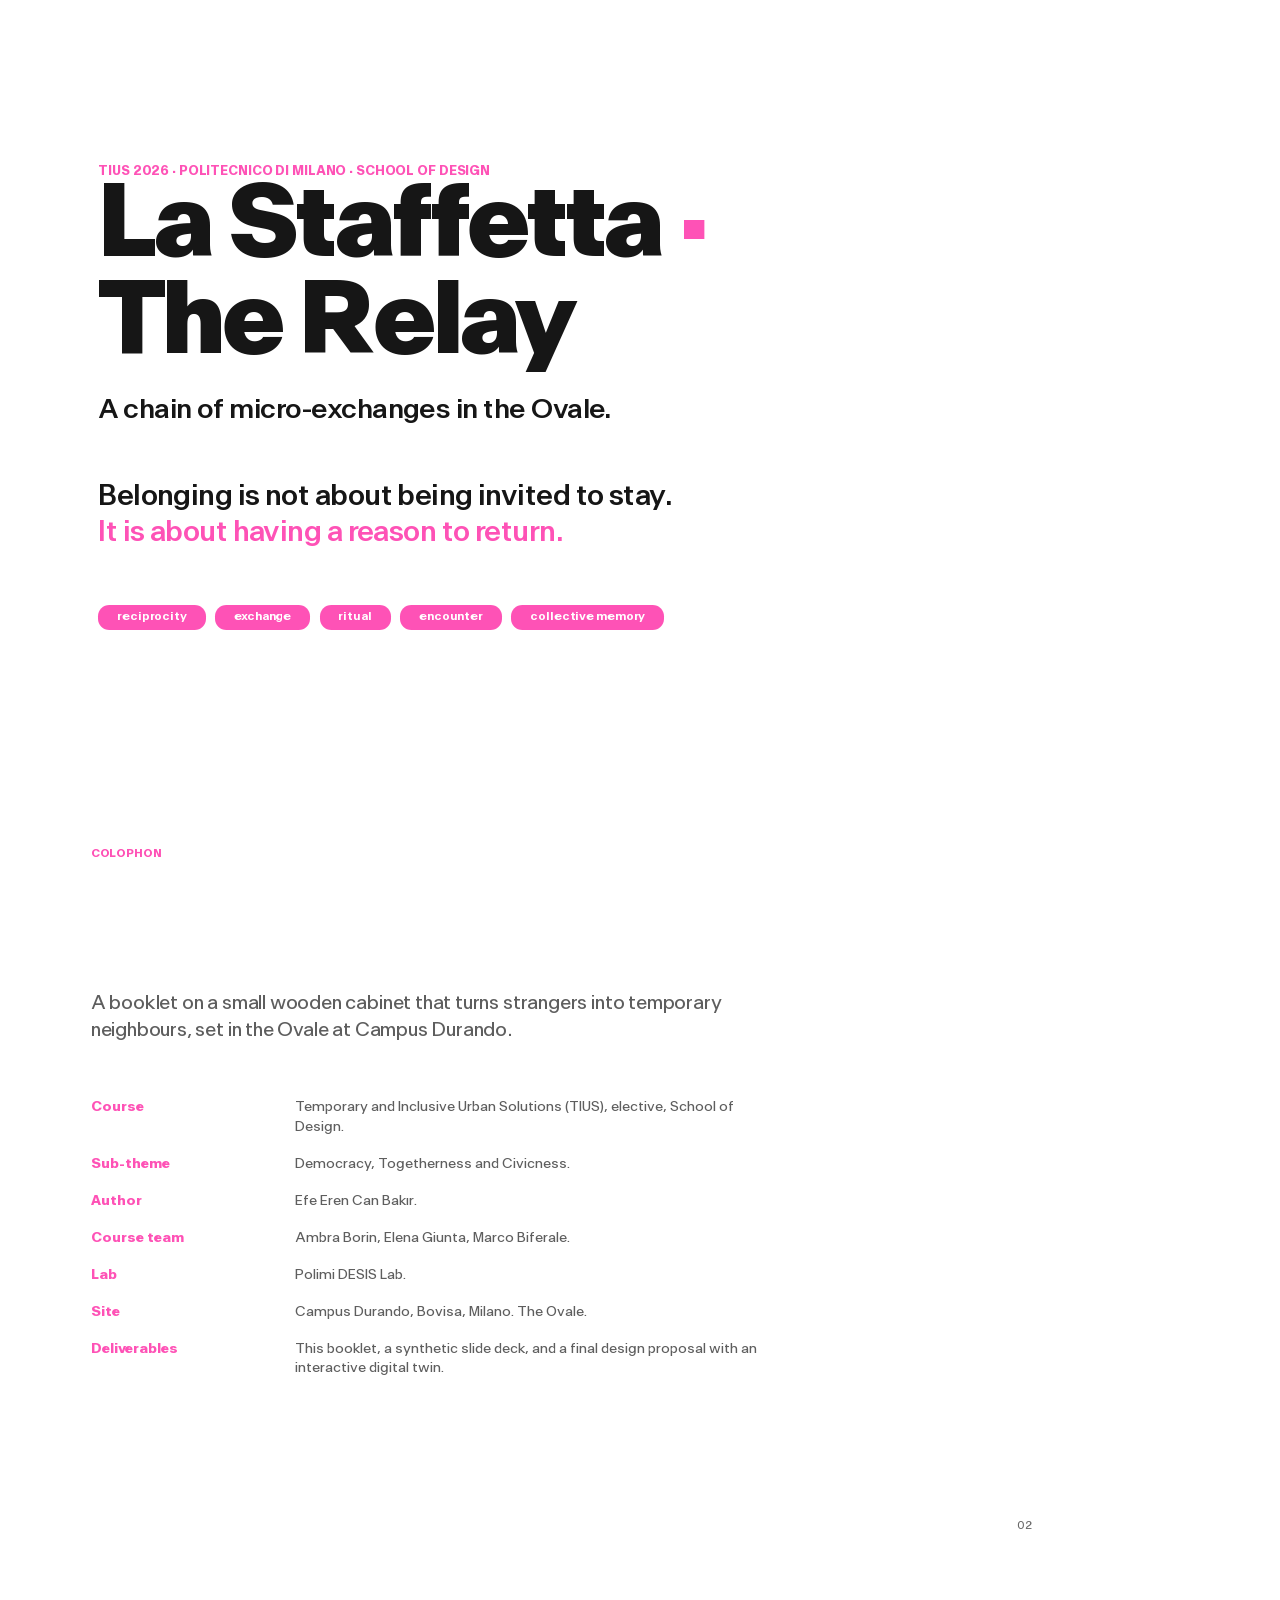
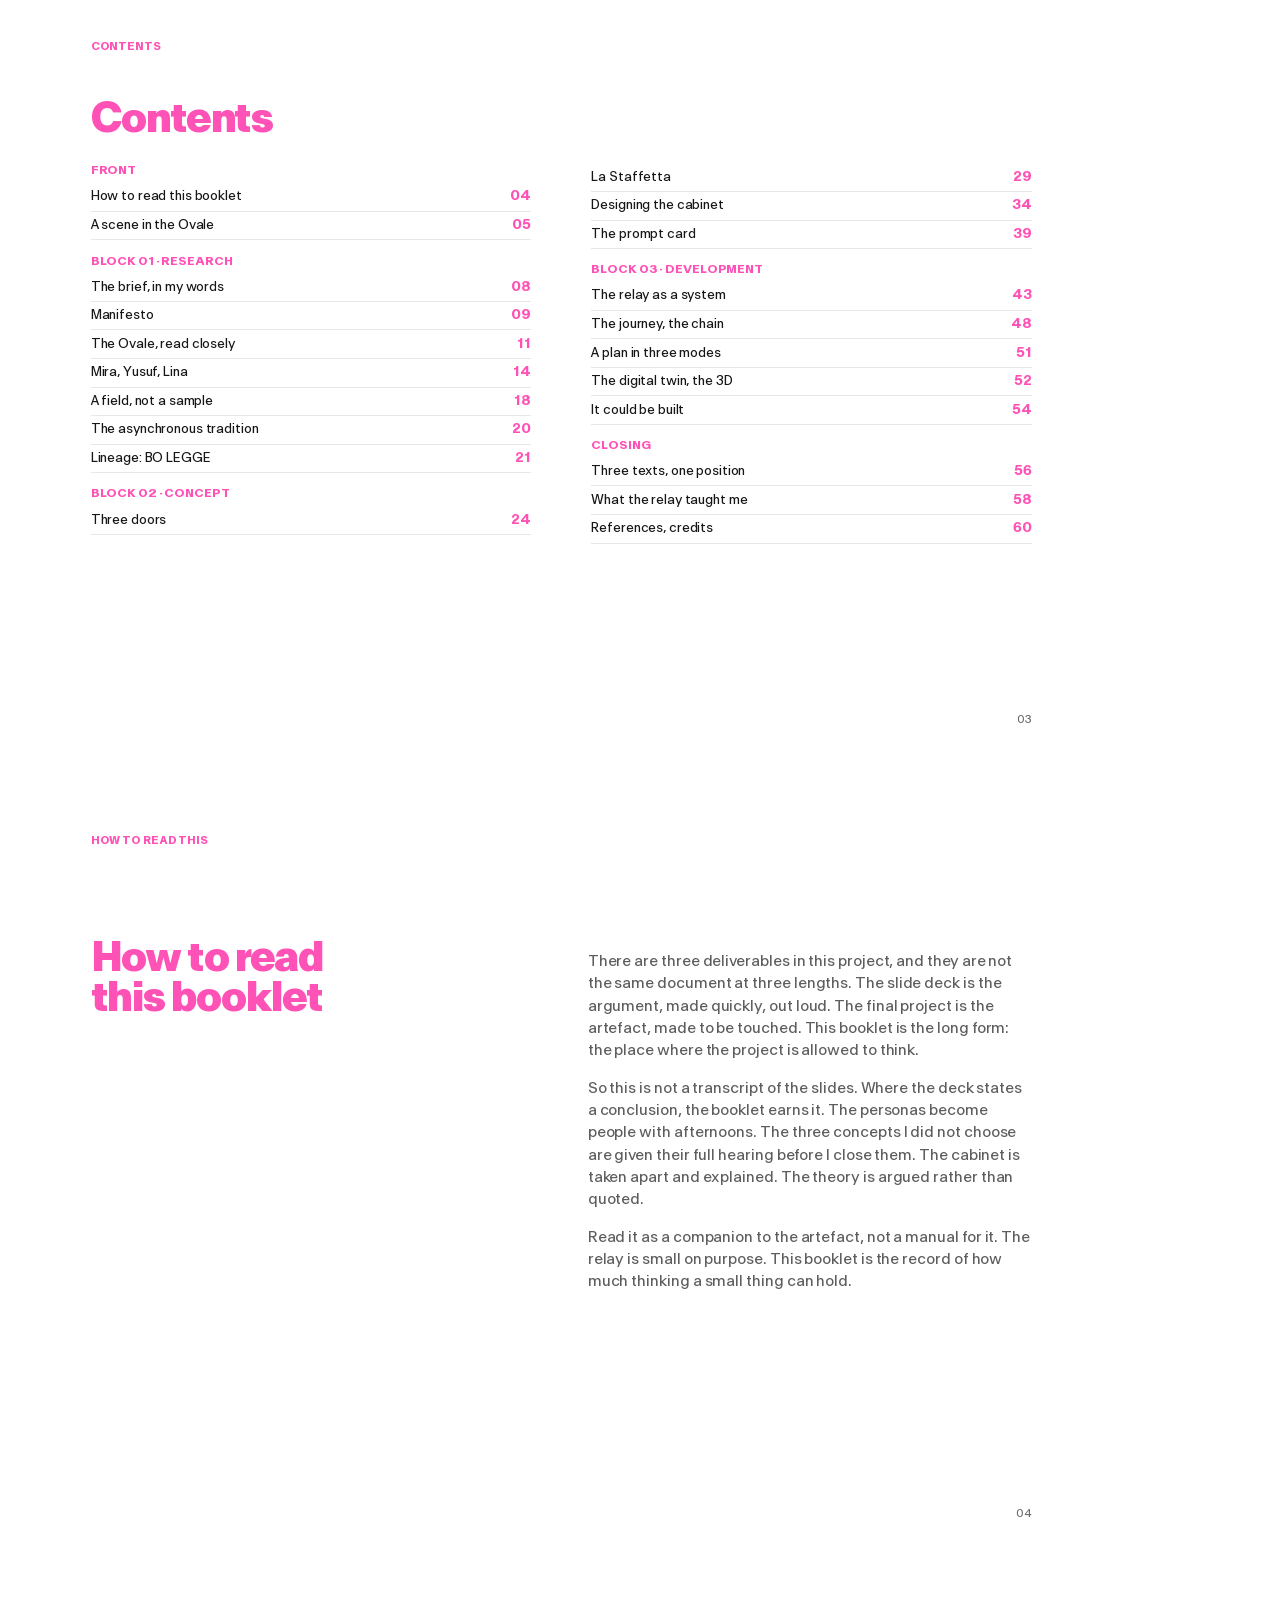
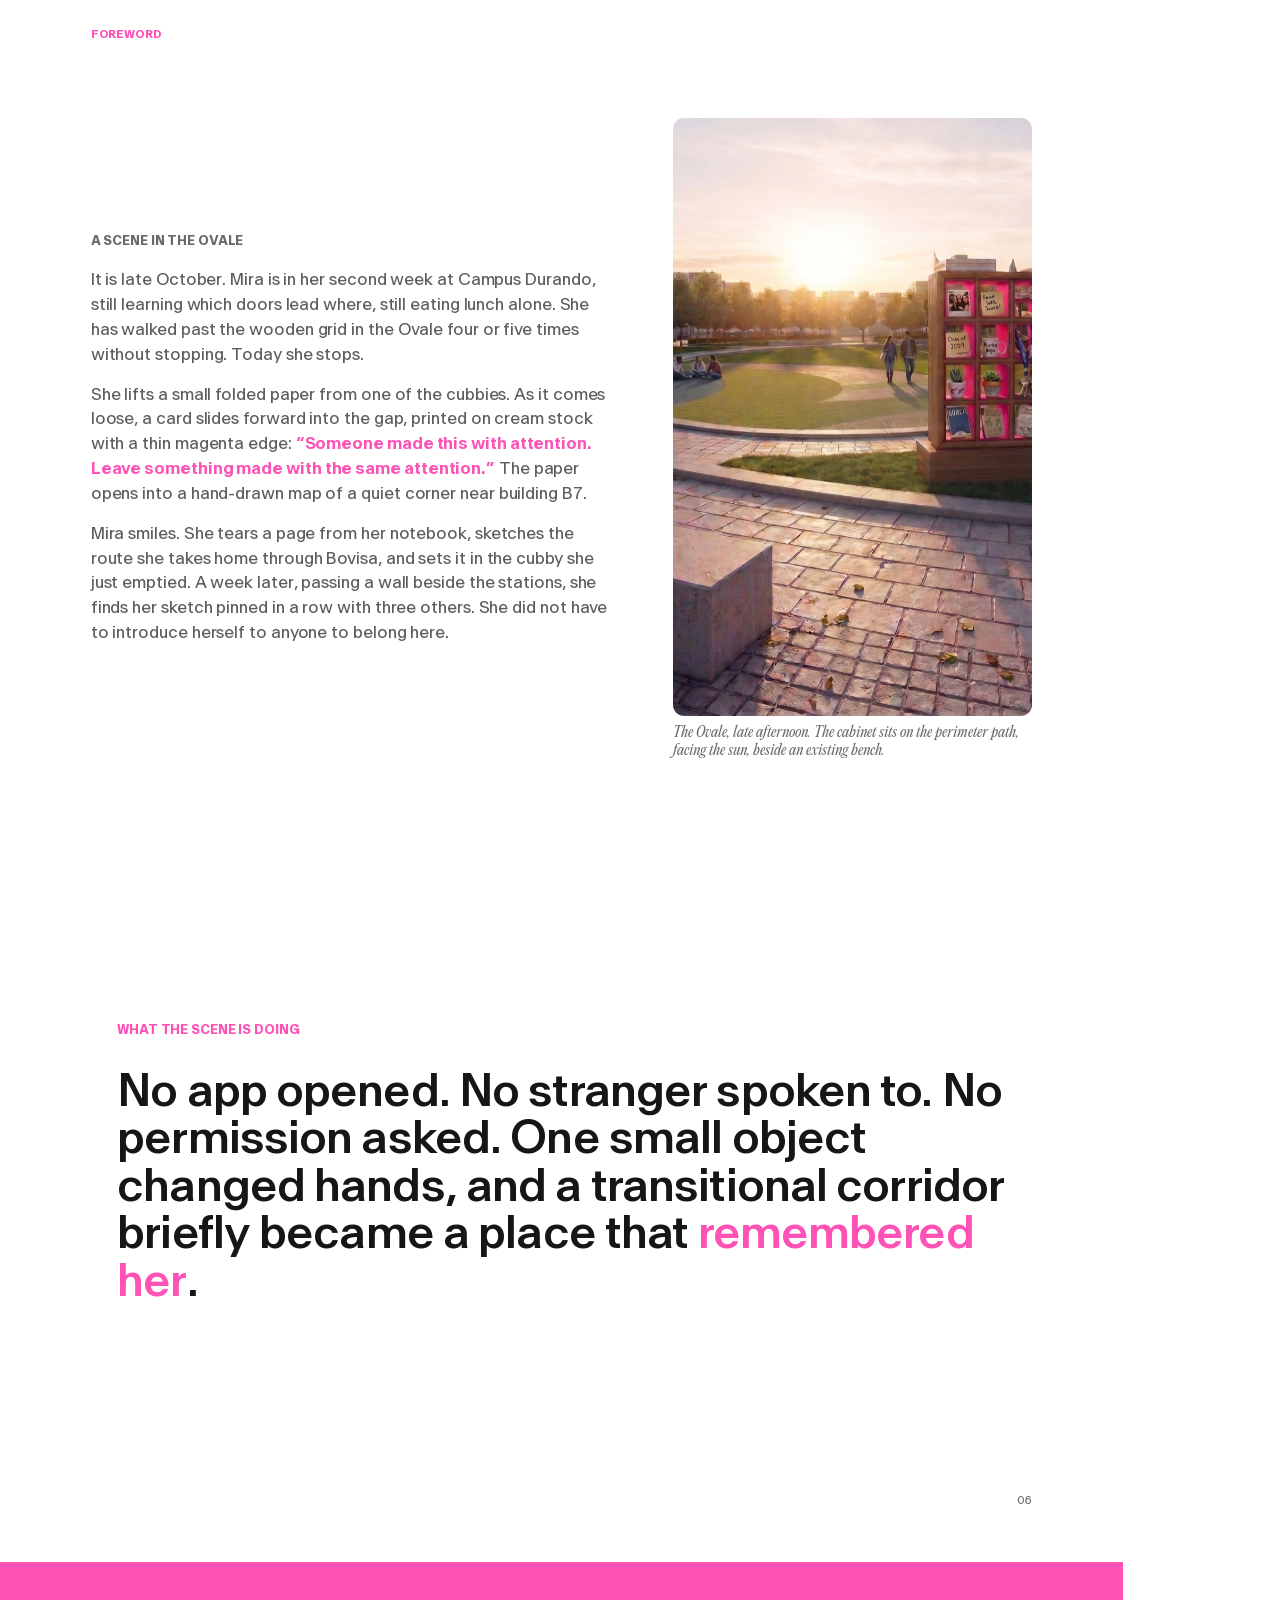
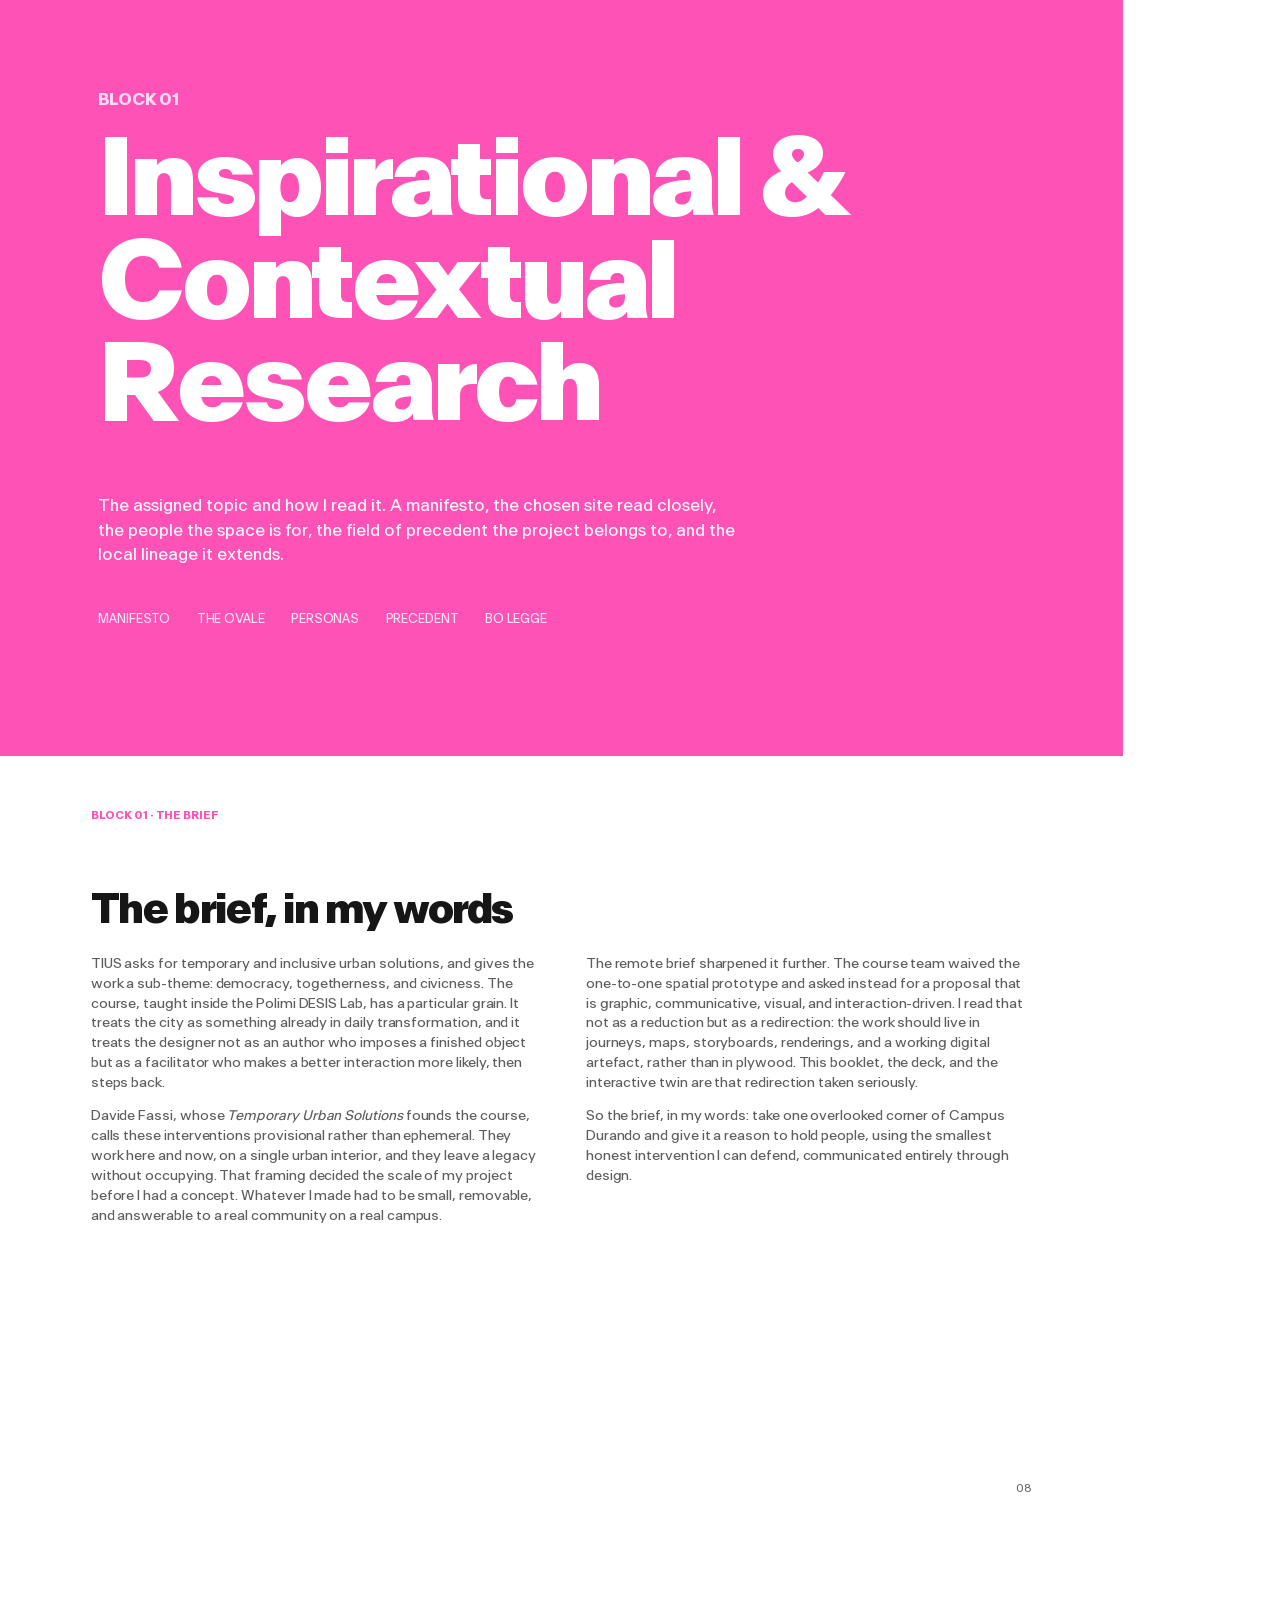
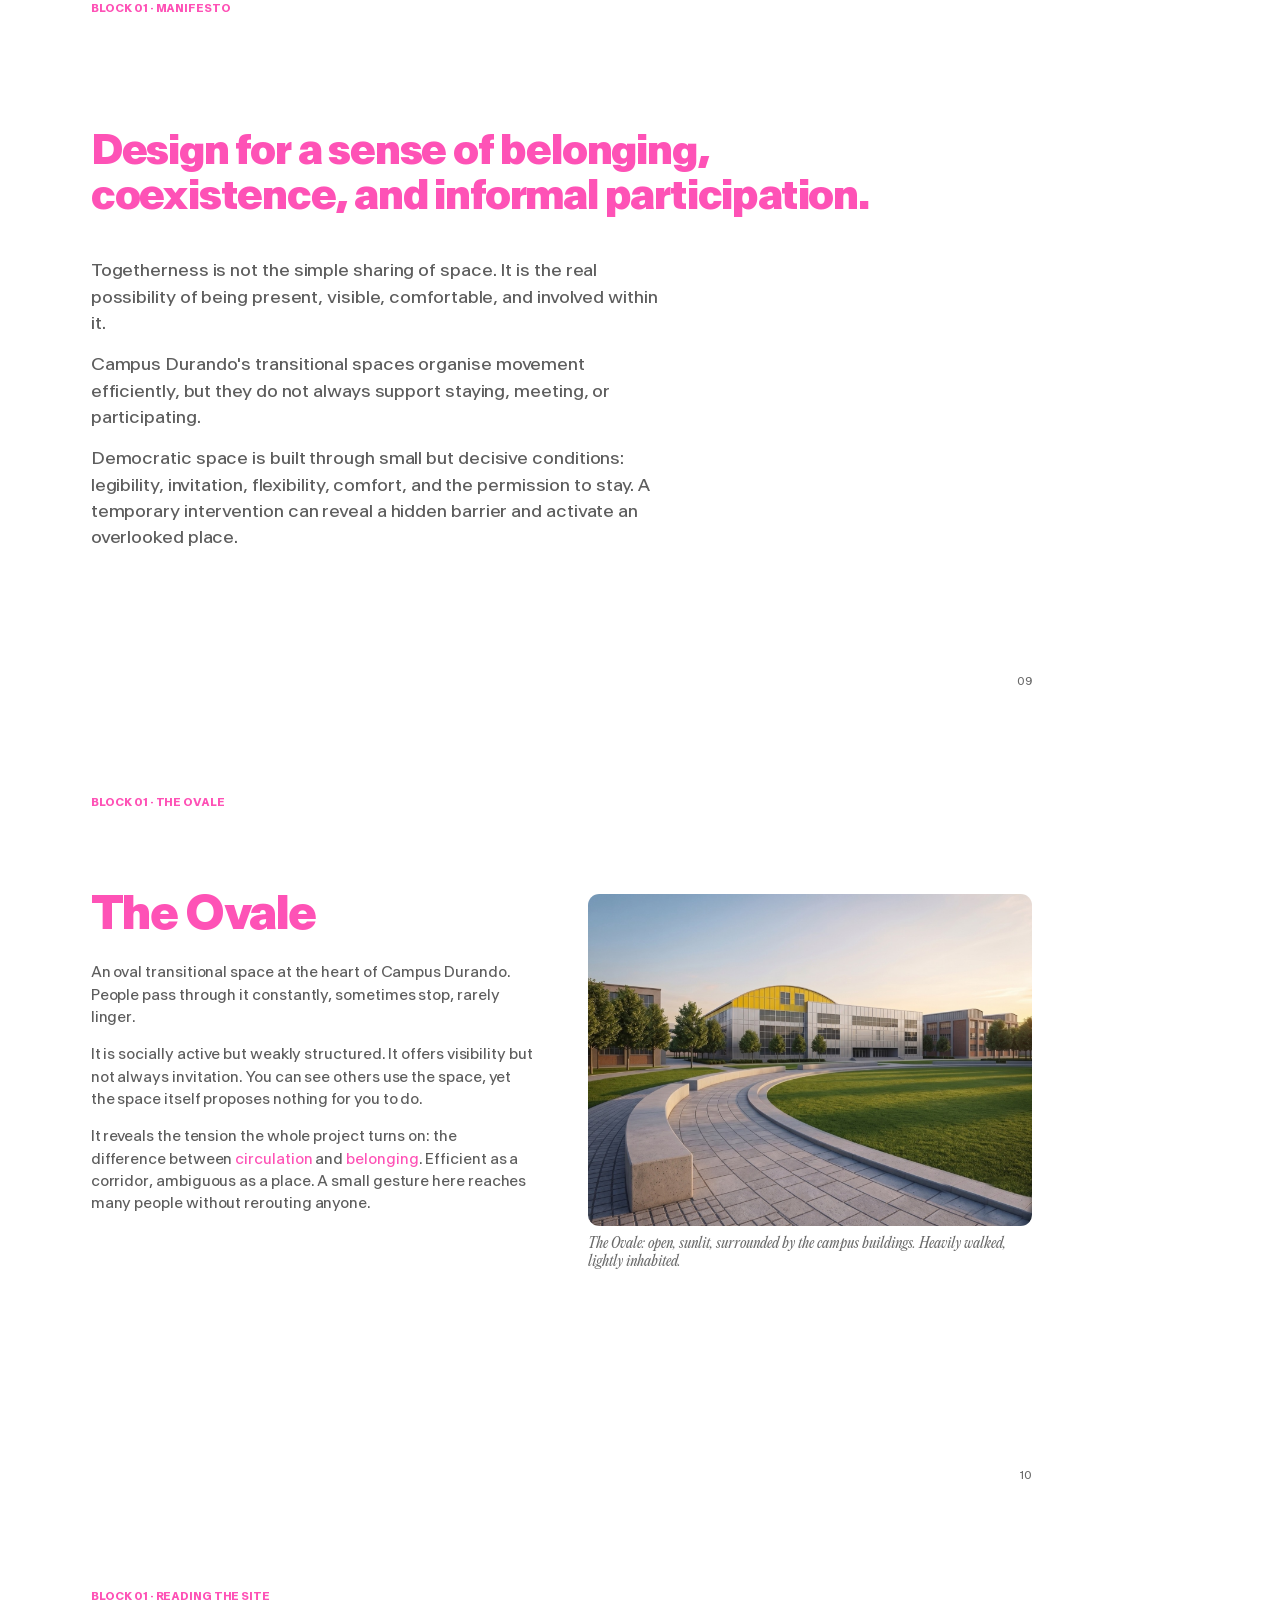
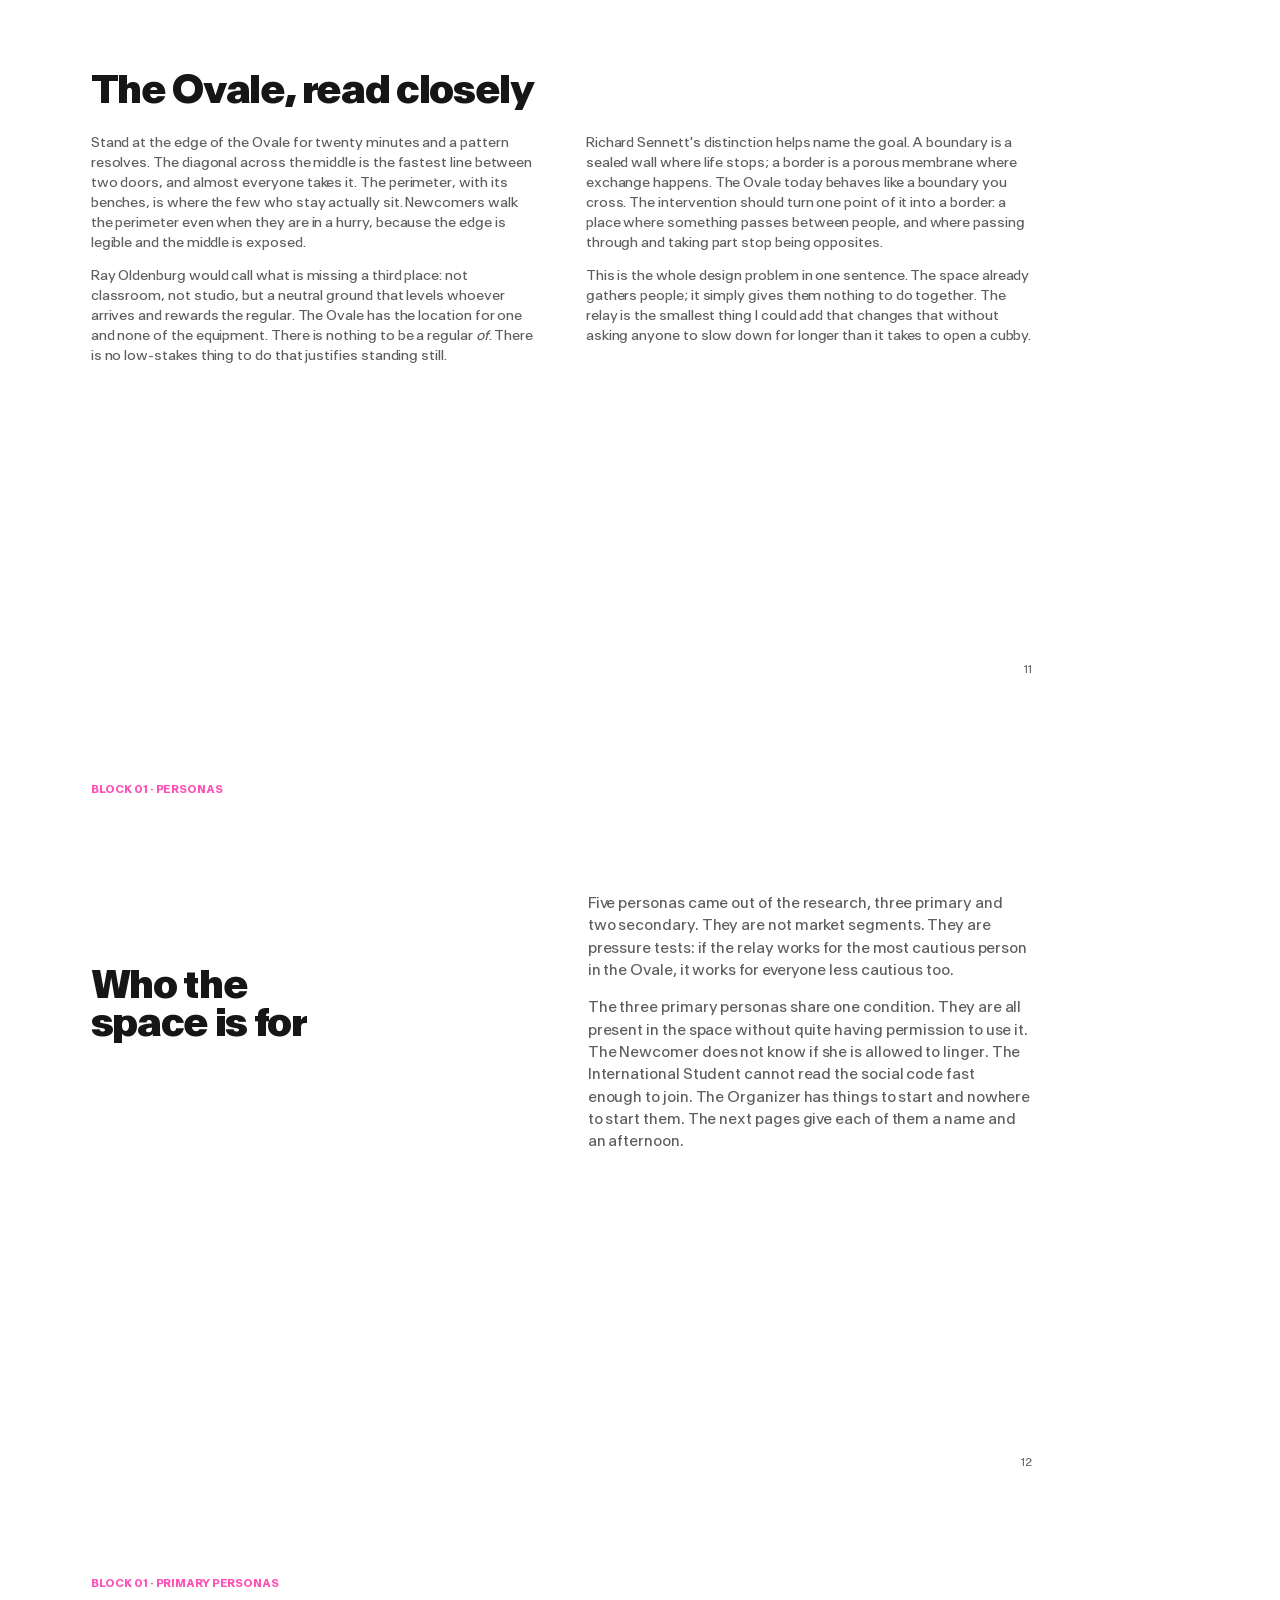
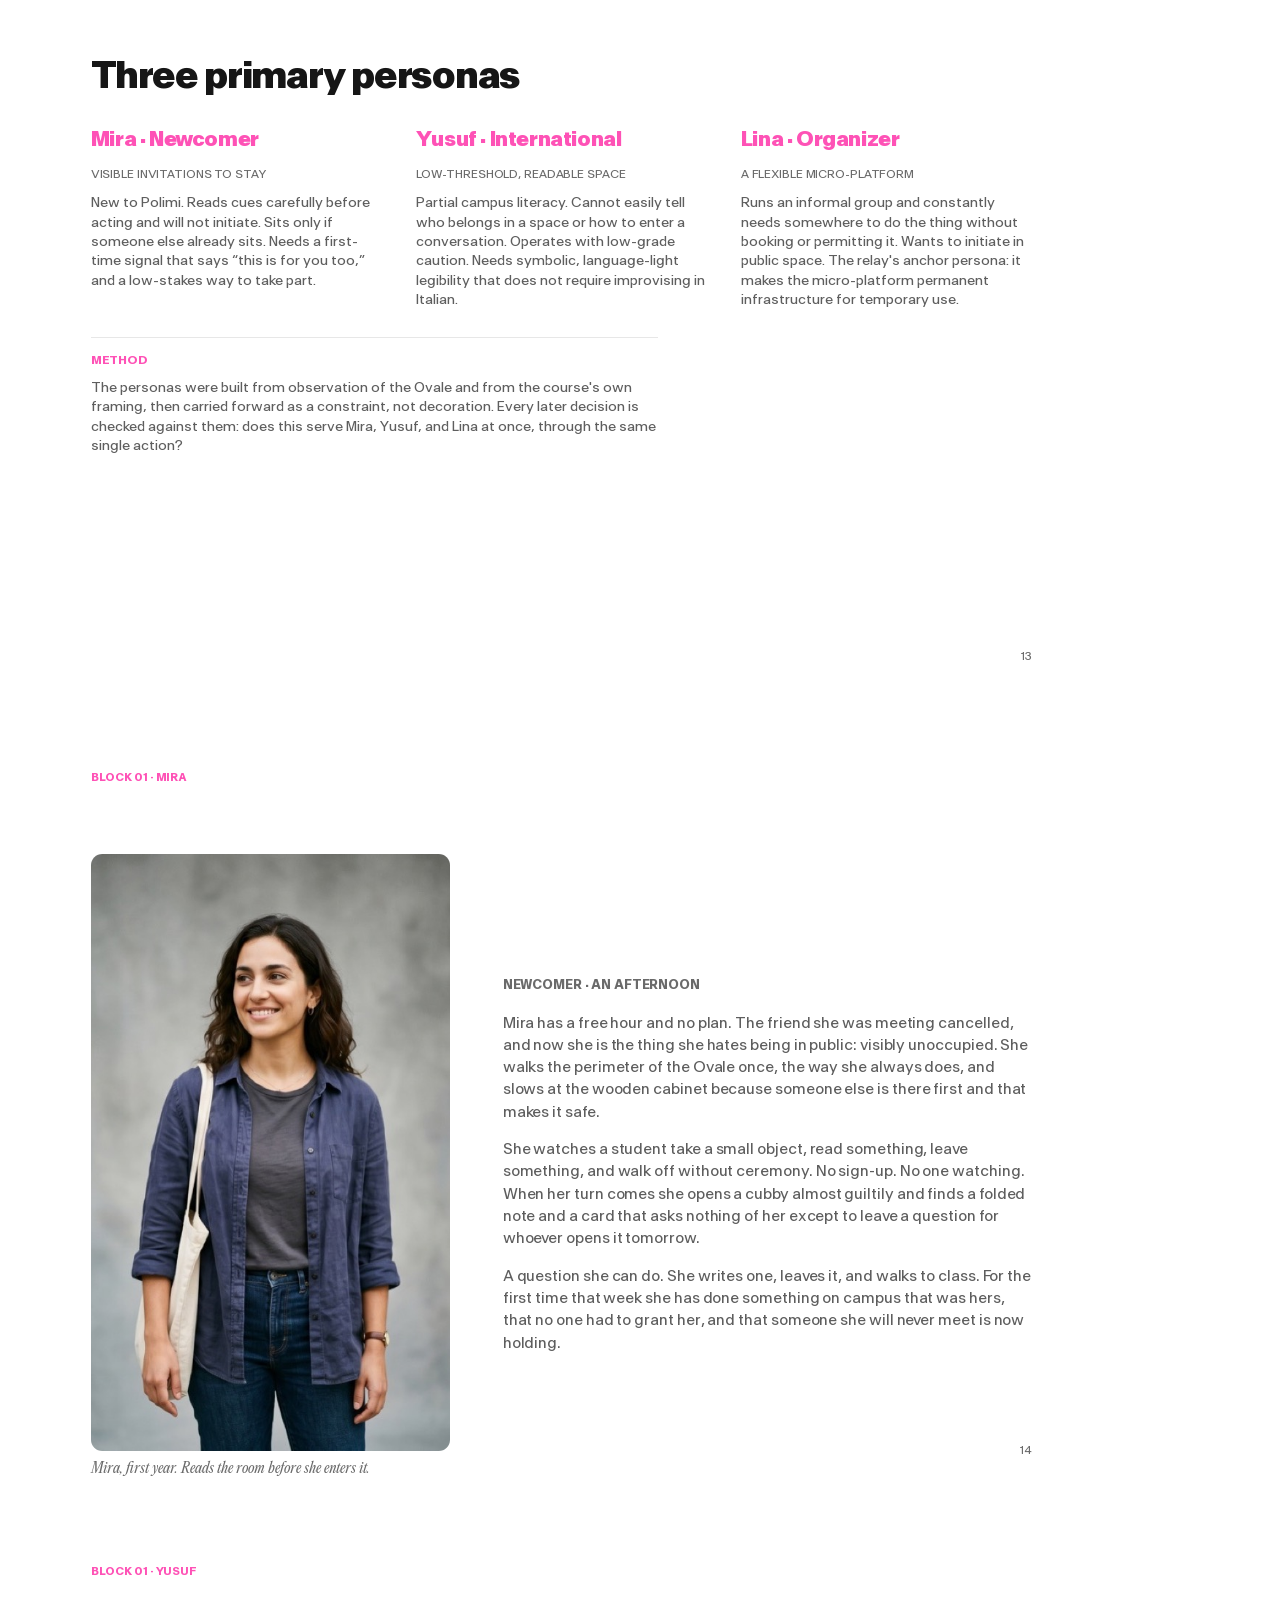
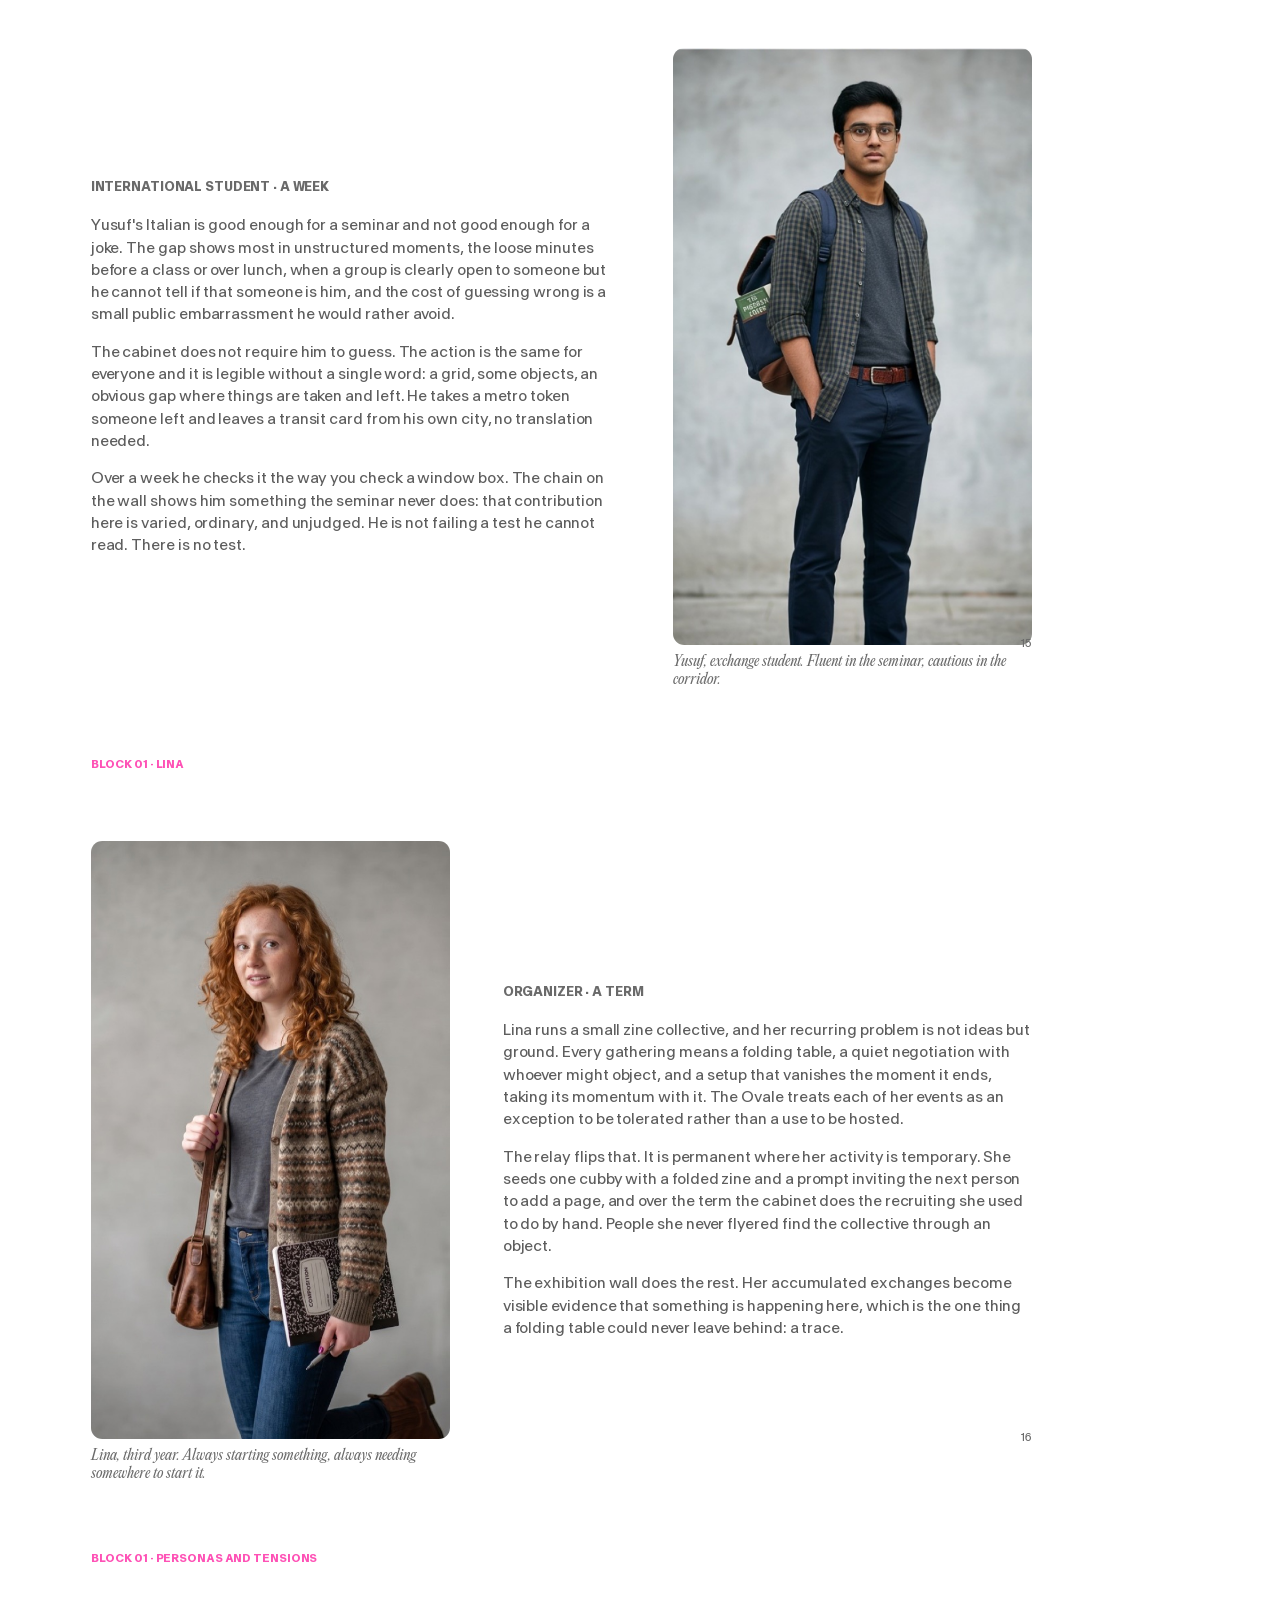
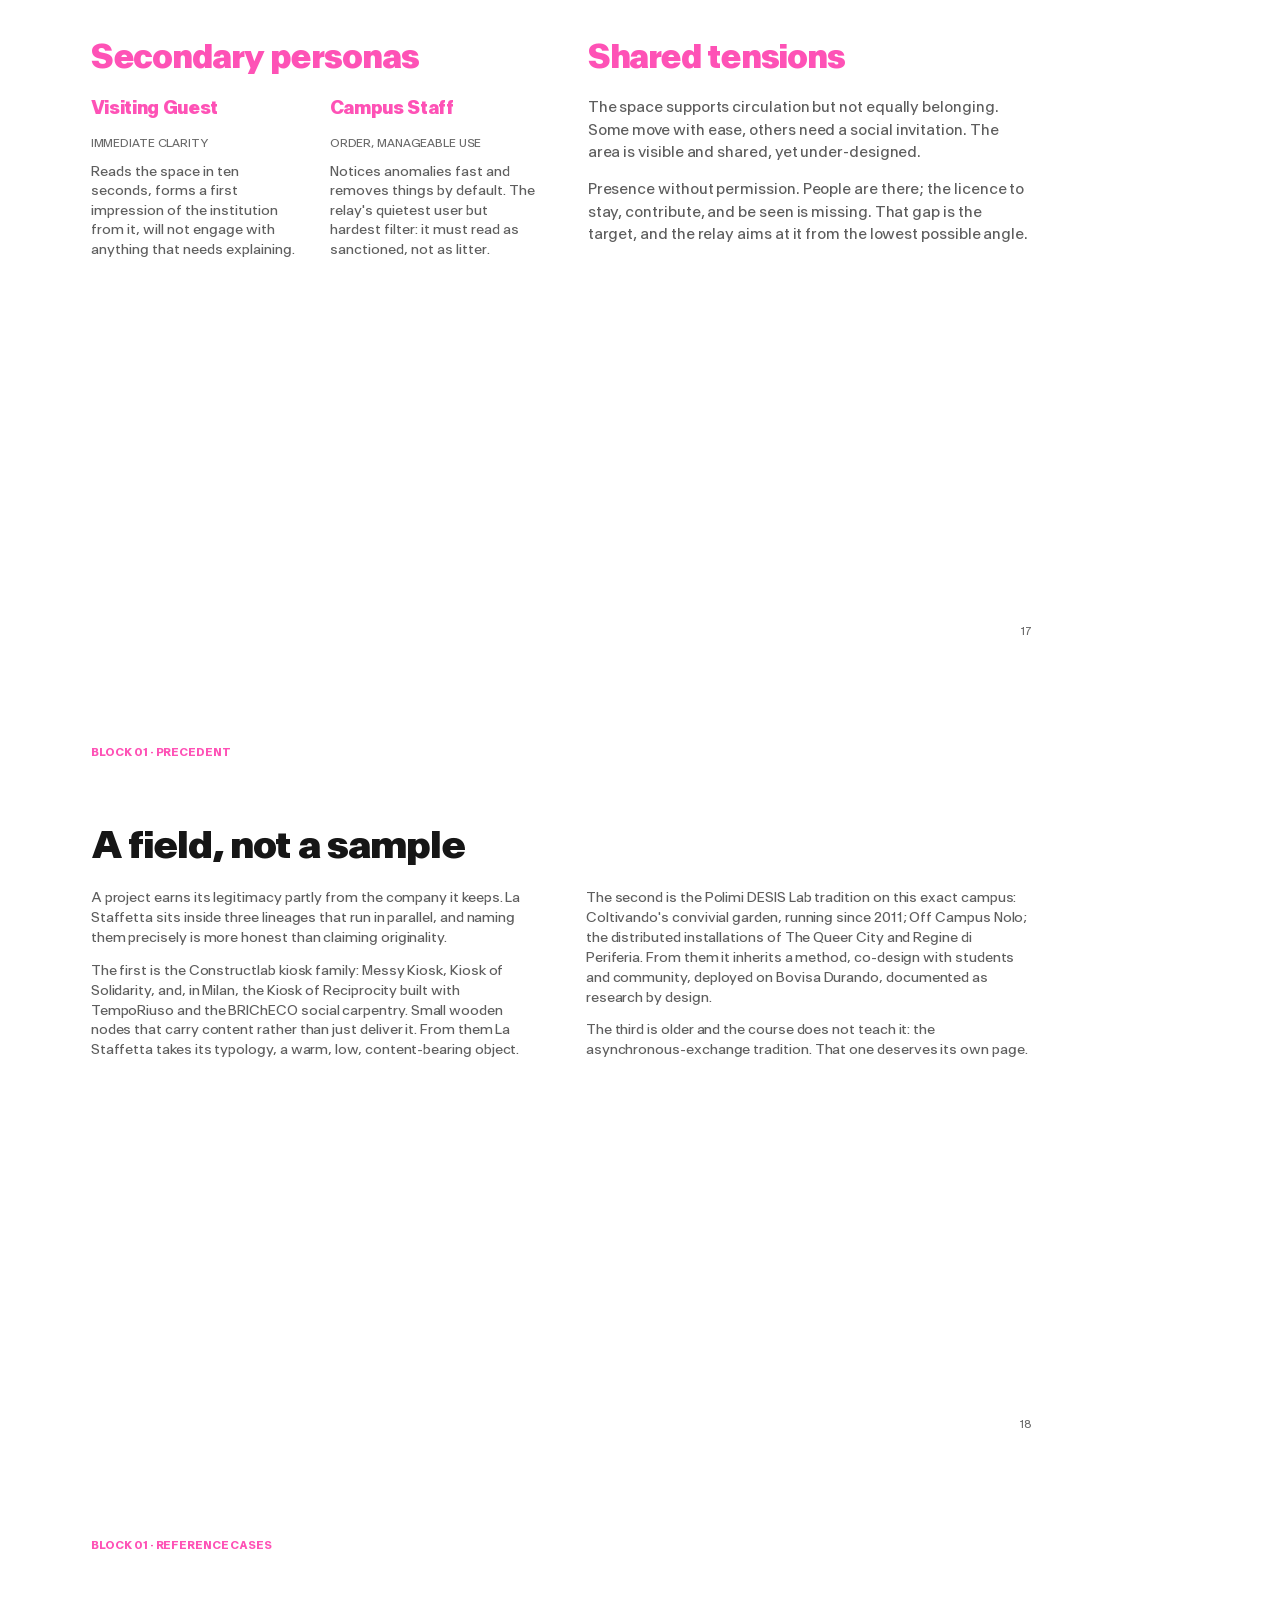
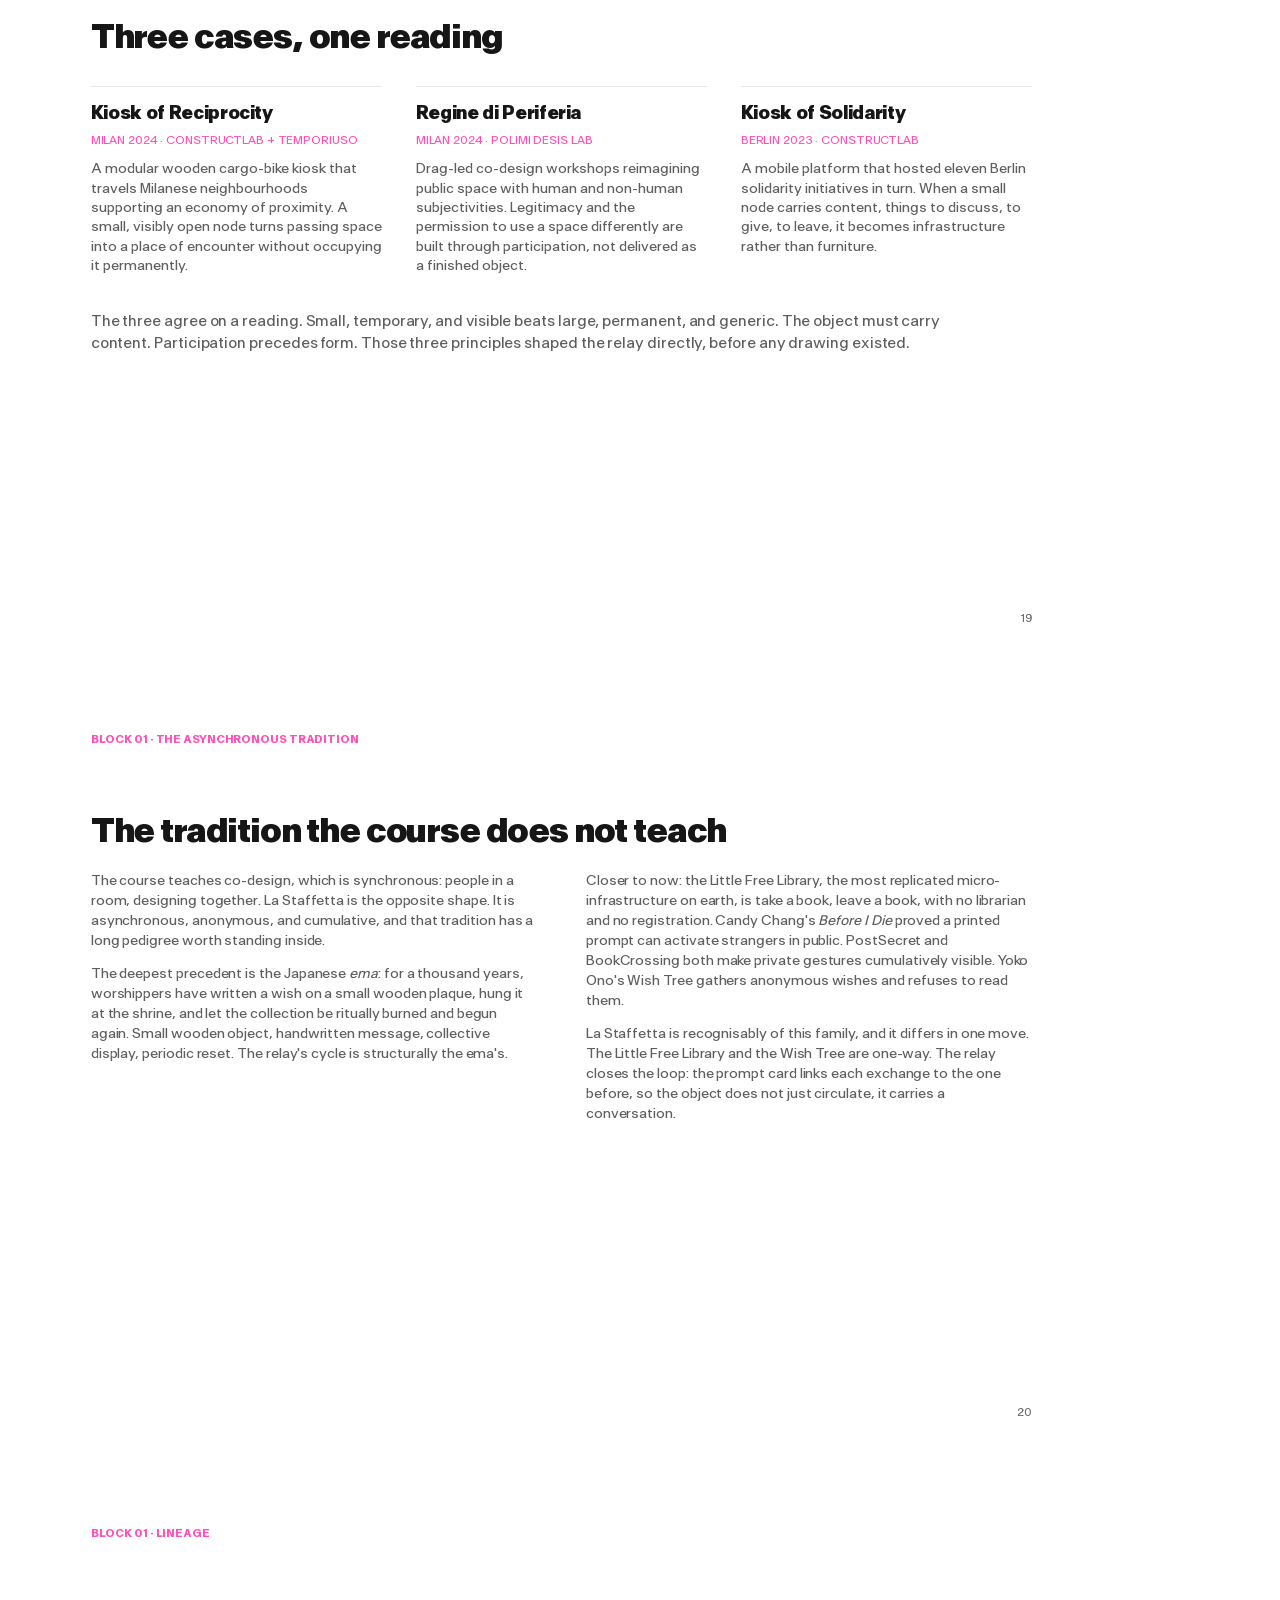
==== commit bd2b3e80: "Clean dir URLs: booklet/index.html + slides/index.html so /booklet/ and /slides/ serve directly Co-A" ====
--- a/booklet/index.html
+++ b/booklet/index.html
@@ -20,7 +20,7 @@
      ============================================================ */
   @page { size: 297mm 210mm; margin: 0; }
   * { margin:0; padding:0; box-sizing:border-box; }
-  /* Self-hosted brand fonts — embedded so the page renders identically for any web visitor. */
+  /* Self-hosted brand fonts — embedded so the PDF/print renders identically anywhere. */
   @font-face{font-family:"Antarctica Beta VAR";src:url("fonts/AntarcticaBetaVAR-Regular.ttf") format("truetype");font-weight:100 900;font-style:normal;font-display:swap;}
   @font-face{font-family:"Editorial New";src:url("fonts/EditorialNew-Regular.ttf") format("truetype");font-weight:300 550;font-style:normal;font-display:swap;}
   @font-face{font-family:"Editorial New";src:url("fonts/EditorialNew-Italic.ttf") format("truetype");font-weight:300 550;font-style:italic;font-display:swap;}
@@ -258,7 +258,7 @@
       <p class="body" style="font-size:12pt; line-height:1.55;">Mira smiles. She tears a page from her notebook, sketches the route she takes home through Bovisa, and sets it in the cubby she just emptied. A week later, passing a wall beside the stations, she finds her sketch pinned in a row with three others. She did not have to introduce herself to anyone to belong here.</p>
     </div>
     <div class="col narrow">
-      <div class="portrait"><img src="img/scene.jpg" alt="The Ovale at Campus Durando, the Relay Cabinet on the path beside a bench" /></div>
+      <div class="portrait"><img loading="lazy" src="img/scene.jpg" alt="The Ovale at Campus Durando, the Relay Cabinet on the path beside a bench" /></div>
       <div class="cap">The Ovale, late afternoon. The cabinet sits on the perimeter path, facing the sun, beside an existing bench.</div>
     </div>
   </div>
@@ -320,7 +320,7 @@
       <p class="body">It reveals the tension the whole project turns on: the difference between <span class="mag">circulation</span> and <span class="mag">belonging</span>. Efficient as a corridor, ambiguous as a place. A small gesture here reaches many people without rerouting anyone.</p>
     </div>
     <div class="col">
-      <div class="imgframe"><img src="img/ovale-good.jpg" alt="The Ovale at Campus Durando" /></div>
+      <div class="imgframe"><img loading="lazy" src="img/ovale-good.jpg" alt="The Ovale at Campus Durando" /></div>
       <div class="cap">The Ovale: open, sunlit, surrounded by the campus buildings. Heavily walked, lightly inhabited.</div>
     </div>
   </div>
@@ -388,7 +388,7 @@
   <div class="running">Block 01 · Mira</div>
   <div class="split center" style="margin-top:14mm;">
     <div class="col narrow">
-      <div class="portrait"><img src="img/mira.jpg" alt="Mira, the Newcomer" /></div>
+      <div class="portrait"><img loading="lazy" src="img/mira.jpg" alt="Mira, the Newcomer" /></div>
       <div class="cap">Mira, first year. Reads the room before she enters it.</div>
     </div>
     <div class="col">
@@ -412,7 +412,7 @@
       <p class="body">Over a week he checks it the way you check a window box. The chain on the wall shows him something the seminar never does: that contribution here is varied, ordinary, and unjudged. He is not failing a test he cannot read. There is no test.</p>
     </div>
     <div class="col narrow">
-      <div class="portrait"><img src="img/yusuf.jpg" alt="Yusuf, the International Student" /></div>
+      <div class="portrait"><img loading="lazy" src="img/yusuf.jpg" alt="Yusuf, the International Student" /></div>
       <div class="cap">Yusuf, exchange student. Fluent in the seminar, cautious in the corridor.</div>
     </div>
   </div>
@@ -424,7 +424,7 @@
   <div class="running">Block 01 · Lina</div>
   <div class="split center" style="margin-top:14mm;">
     <div class="col narrow">
-      <div class="portrait"><img src="img/lina.jpg" alt="Lina, the Student Organizer" /></div>
+      <div class="portrait"><img loading="lazy" src="img/lina.jpg" alt="Lina, the Student Organizer" /></div>
       <div class="cap">Lina, third year. Always starting something, always needing somewhere to start it.</div>
     </div>
     <div class="col">
@@ -599,7 +599,7 @@
 </section>
 
 <!-- 27 · WHY LA STAFFETTA + funnel -->
-<section class="page visual"><img src="img/fig-03.png" alt="Concept funnel: three concepts consolidate around La Staffetta" />
+<section class="page visual"><img loading="lazy" src="img/fig-03.png" alt="Concept funnel: three concepts consolidate around La Staffetta" />
   <div class="vcap">Concept funnel. Soglia and Zona Grigia narrow to La Staffetta on four criteria.</div>
 </section>
 
@@ -640,7 +640,7 @@
       <p class="body">Over weeks the chains aggregate. Photographs of each exchange are pinned to a temporary wall, where the invisible network of campus encounters becomes legible. The relay is asynchronous, anonymous by default, and cumulative.</p>
     </div>
     <div class="col">
-      <div class="imgframe"><img src="img/cabinet.jpg" alt="The Relay Cabinet, design study" /></div>
+      <div class="imgframe"><img loading="lazy" src="img/cabinet.jpg" alt="The Relay Cabinet, design study" /></div>
       <div class="cap">The Relay Cabinet. Warm larch, magenta painted only on the interior back walls, so an empty cubby reads as invitation.</div>
     </div>
   </div>
@@ -687,12 +687,12 @@
     <div class="eyebrow">Tone · material · gesture</div>
   </div>
   <div class="mbrow">
-    <div class="mbcell" style="width:79.6mm; height:71mm;"><img src="img/mb-a.jpg" alt="Cabinet cubbies holding small left objects" /></div>
-    <div class="mbcell" style="width:79.6mm; height:71mm;"><img src="img/mb-b.jpg" alt="A student reading a prompt card" /></div>
-    <div class="mbcell" style="width:79.6mm; height:71mm;"><img src="img/mb-c.jpg" alt="Cards, objects and a magenta thread on a table" /></div>
-    <div class="mbcell" style="width:79.6mm; height:71mm;"><img src="img/mb-d.jpg" alt="Magenta-painted cubby interiors" /></div>
-    <div class="mbcell" style="width:79.6mm; height:71mm;"><img src="img/mb-e.jpg" alt="A folded paper crane resting on a prompt card" /></div>
-    <div class="mbcell" style="width:79.6mm; height:71mm;"><img src="img/mb-f.jpg" alt="A stack of handwritten exchange cards" /></div>
+    <div class="mbcell" style="width:79.6mm; height:71mm;"><img loading="lazy" src="img/mb-a.jpg" alt="Cabinet cubbies holding small left objects" /></div>
+    <div class="mbcell" style="width:79.6mm; height:71mm;"><img loading="lazy" src="img/mb-b.jpg" alt="A student reading a prompt card" /></div>
+    <div class="mbcell" style="width:79.6mm; height:71mm;"><img loading="lazy" src="img/mb-c.jpg" alt="Cards, objects and a magenta thread on a table" /></div>
+    <div class="mbcell" style="width:79.6mm; height:71mm;"><img loading="lazy" src="img/mb-d.jpg" alt="Magenta-painted cubby interiors" /></div>
+    <div class="mbcell" style="width:79.6mm; height:71mm;"><img loading="lazy" src="img/mb-e.jpg" alt="A folded paper crane resting on a prompt card" /></div>
+    <div class="mbcell" style="width:79.6mm; height:71mm;"><img loading="lazy" src="img/mb-f.jpg" alt="A stack of handwritten exchange cards" /></div>
   </div>
 </section>
 <section class="page">
@@ -700,11 +700,11 @@
     <div class="eyebrow">Moodboard · at scale</div>
     <div class="eyebrow">Wall · chain · contribution</div>
   </div>
-  <div class="mbcell" style="width:100%; height:90mm; margin-top:8mm;"><img src="img/mbs-hero.jpg" alt="The relay in the Ovale, threads linking exchanges across the wall" /></div>
+  <div class="mbcell" style="width:100%; height:90mm; margin-top:8mm;"><img loading="lazy" src="img/mbs-hero.jpg" alt="The relay in the Ovale, threads linking exchanges across the wall" /></div>
   <div class="mbrow" style="margin-top:5mm;">
-    <div class="mbcell" style="width:79.6mm; height:54mm;"><img src="img/mbs-a.jpg" alt="A passer-by pausing to leave a contribution" /></div>
-    <div class="mbcell" style="width:79.6mm; height:54mm;"><img src="img/mbs-b.jpg" alt="People gathering at the exhibition wall" /></div>
-    <div class="mbcell" style="width:79.6mm; height:54mm;"><img src="img/mbs-c.jpg" alt="The Ovale alive around the relay at dusk" /></div>
+    <div class="mbcell" style="width:79.6mm; height:54mm;"><img loading="lazy" src="img/mbs-a.jpg" alt="A passer-by pausing to leave a contribution" /></div>
+    <div class="mbcell" style="width:79.6mm; height:54mm;"><img loading="lazy" src="img/mbs-b.jpg" alt="People gathering at the exhibition wall" /></div>
+    <div class="mbcell" style="width:79.6mm; height:54mm;"><img loading="lazy" src="img/mbs-c.jpg" alt="The Ovale alive around the relay at dusk" /></div>
   </div>
 </section>
 
@@ -713,7 +713,7 @@
   <div class="running">Block 02 · The cabinet</div>
   <div class="split" style="margin-top:14mm;">
     <div class="col narrow">
-      <div class="portrait" style="height:150mm;"><img src="img/cabinet-maquette.jpg" alt="The Relay Cabinet, design study close-up" /></div>
+      <div class="portrait" style="height:150mm;"><img loading="lazy" src="img/cabinet-maquette.jpg" alt="The Relay Cabinet, design study close-up" /></div>
       <div class="cap">Five columns, four rows. Twenty cubbies, sized for the hand.</div>
     </div>
     <div class="col">
@@ -744,17 +744,17 @@
 </section>
 
 <!-- 35 · PERSONA-CONCEPT MATRIX -->
-<section class="page visual"><img src="img/fig-04.png" alt="Persona to concept matrix" />
+<section class="page visual"><img loading="lazy" src="img/fig-04.png" alt="Persona to concept matrix" />
   <div class="vcap">Persona to concept. How each primary persona enters through one shared action.</div>
 </section>
 
 <!-- 36 · MANIFESTO TO MECHANISM -->
-<section class="page visual"><img src="img/fig-05.png" alt="Manifesto to mechanism" />
+<section class="page visual"><img loading="lazy" src="img/fig-05.png" alt="Manifesto to mechanism" />
   <div class="vcap">Manifesto to mechanism. From the course's values to the relay's moving parts.</div>
 </section>
 
 <!-- 37 · INTERACTION LOOP -->
-<section class="page visual"><img src="img/fig-06.png" alt="Interaction loop" />
+<section class="page visual"><img loading="lazy" src="img/fig-06.png" alt="Interaction loop" />
   <div class="vcap">The interaction loop. Take, read, leave, and the chain advances by one.</div>
 </section>
 
@@ -801,7 +801,7 @@
 </section>
 
 <!-- 40 · EXHIBITION LOGIC -->
-<section class="page visual"><img src="img/fig-07.png" alt="Exhibition logic" />
+<section class="page visual"><img loading="lazy" src="img/fig-07.png" alt="Exhibition logic" />
   <div class="vcap">Exhibition logic. How a week of exchanges becomes a wall, and the wall becomes memory.</div>
 </section>
 
@@ -830,12 +830,12 @@
 </section>
 
 <!-- 43 · ECOSYSTEM MAP -->
-<section class="page visual"><img src="img/fig-10.png" alt="Ecosystem map: five layers around the relay" />
+<section class="page visual"><img loading="lazy" src="img/fig-10.png" alt="Ecosystem map: five layers around the relay" />
   <div class="vcap">Ecosystem map. Five layers, from the single exchange to the institutions that host it.</div>
 </section>
 
 <!-- 44 · ACTORS MAP -->
-<section class="page visual"><img src="img/fig-09.png" alt="Actors map: who acts on La Staffetta" />
+<section class="page visual"><img loading="lazy" src="img/fig-09.png" alt="Actors map: who acts on La Staffetta" />
   <div class="vcap">Actors map. Human and non-human, everything that makes a difference to the relay.</div>
 </section>
 
@@ -853,7 +853,7 @@
 </section>
 
 <!-- 46 · USER JOURNEY -->
-<section class="page visual"><img src="img/fig-08.png" alt="User journey: the Newcomer, one full loop" />
+<section class="page visual"><img loading="lazy" src="img/fig-08.png" alt="User journey: the Newcomer, one full loop" />
   <div class="vcap">User journey. Mira the Newcomer, one full loop, from noticing to returning.</div>
 </section>
 
@@ -873,7 +873,7 @@
 </section>
 
 <!-- 48 · STORYBOARD -->
-<section class="page visual"><img src="img/fig-11.jpg" alt="Storyboard: one full chain, three strangers who never meet" />
+<section class="page visual"><img loading="lazy" src="img/fig-11.jpg" alt="Storyboard: one full chain, three strangers who never meet" />
   <div class="vcap">Storyboard. One chain across a week. Three strangers who never meet, and a wall.</div>
 </section>
 
@@ -941,7 +941,7 @@
       <p class="body">This is the most direct answer to the brief's call for an interaction-driven proposal. It is not a render of the relay. It is a small, working piece of the relay.</p>
     </div>
     <div class="col">
-      <div class="imgframe"><img src="img/cabinet3d.jpg" alt="The interactive 3D Relay Cabinet, captured live from the browser: a maquette in one pale material, empty cubbies glowing magenta, the signed plinth below" /></div>
+      <div class="imgframe"><img loading="lazy" src="img/cabinet3d.jpg" alt="The interactive 3D Relay Cabinet, captured live from the browser: a maquette in one pale material, empty cubbies glowing magenta, the signed plinth below" /></div>
       <div class="cap">The interactive 3D cabinet, captured live from the browser artefact. One material, so the only colour is the glow; the plinth is signed.</div>
     </div>
   </div>
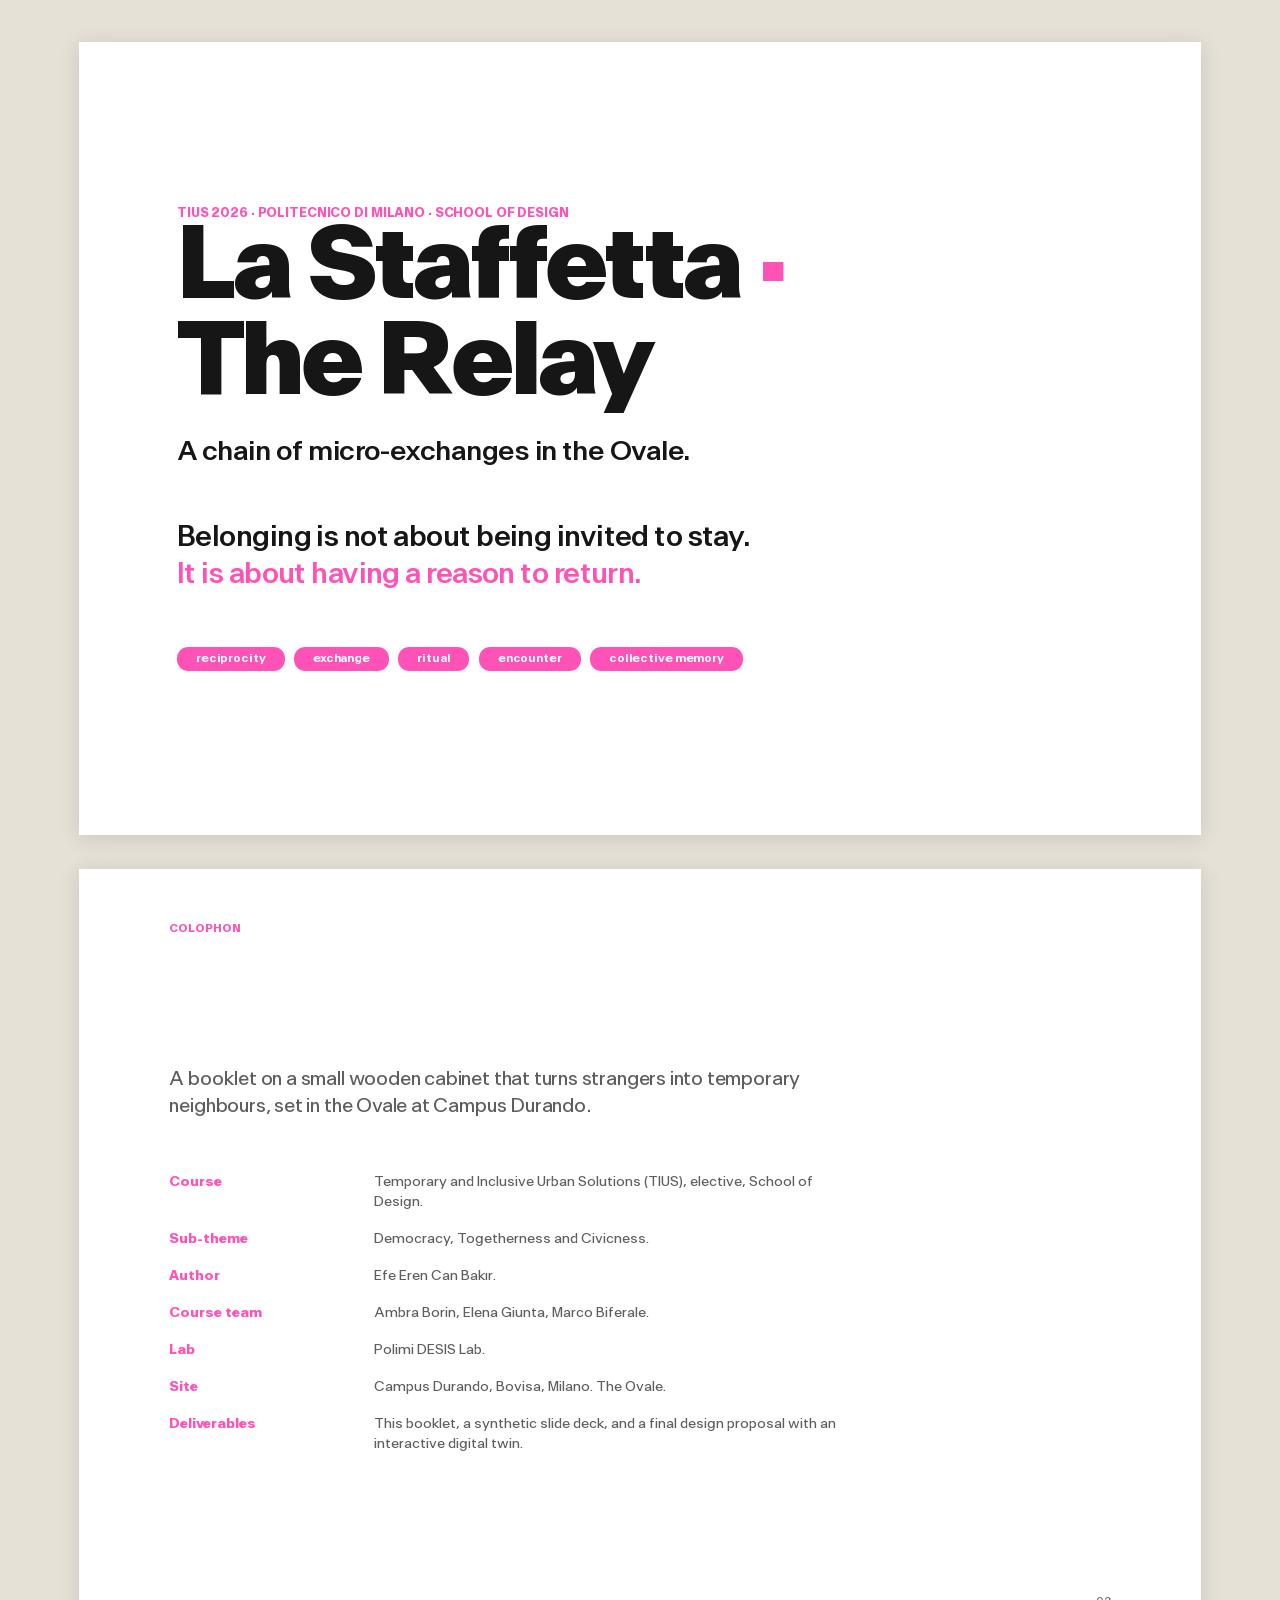
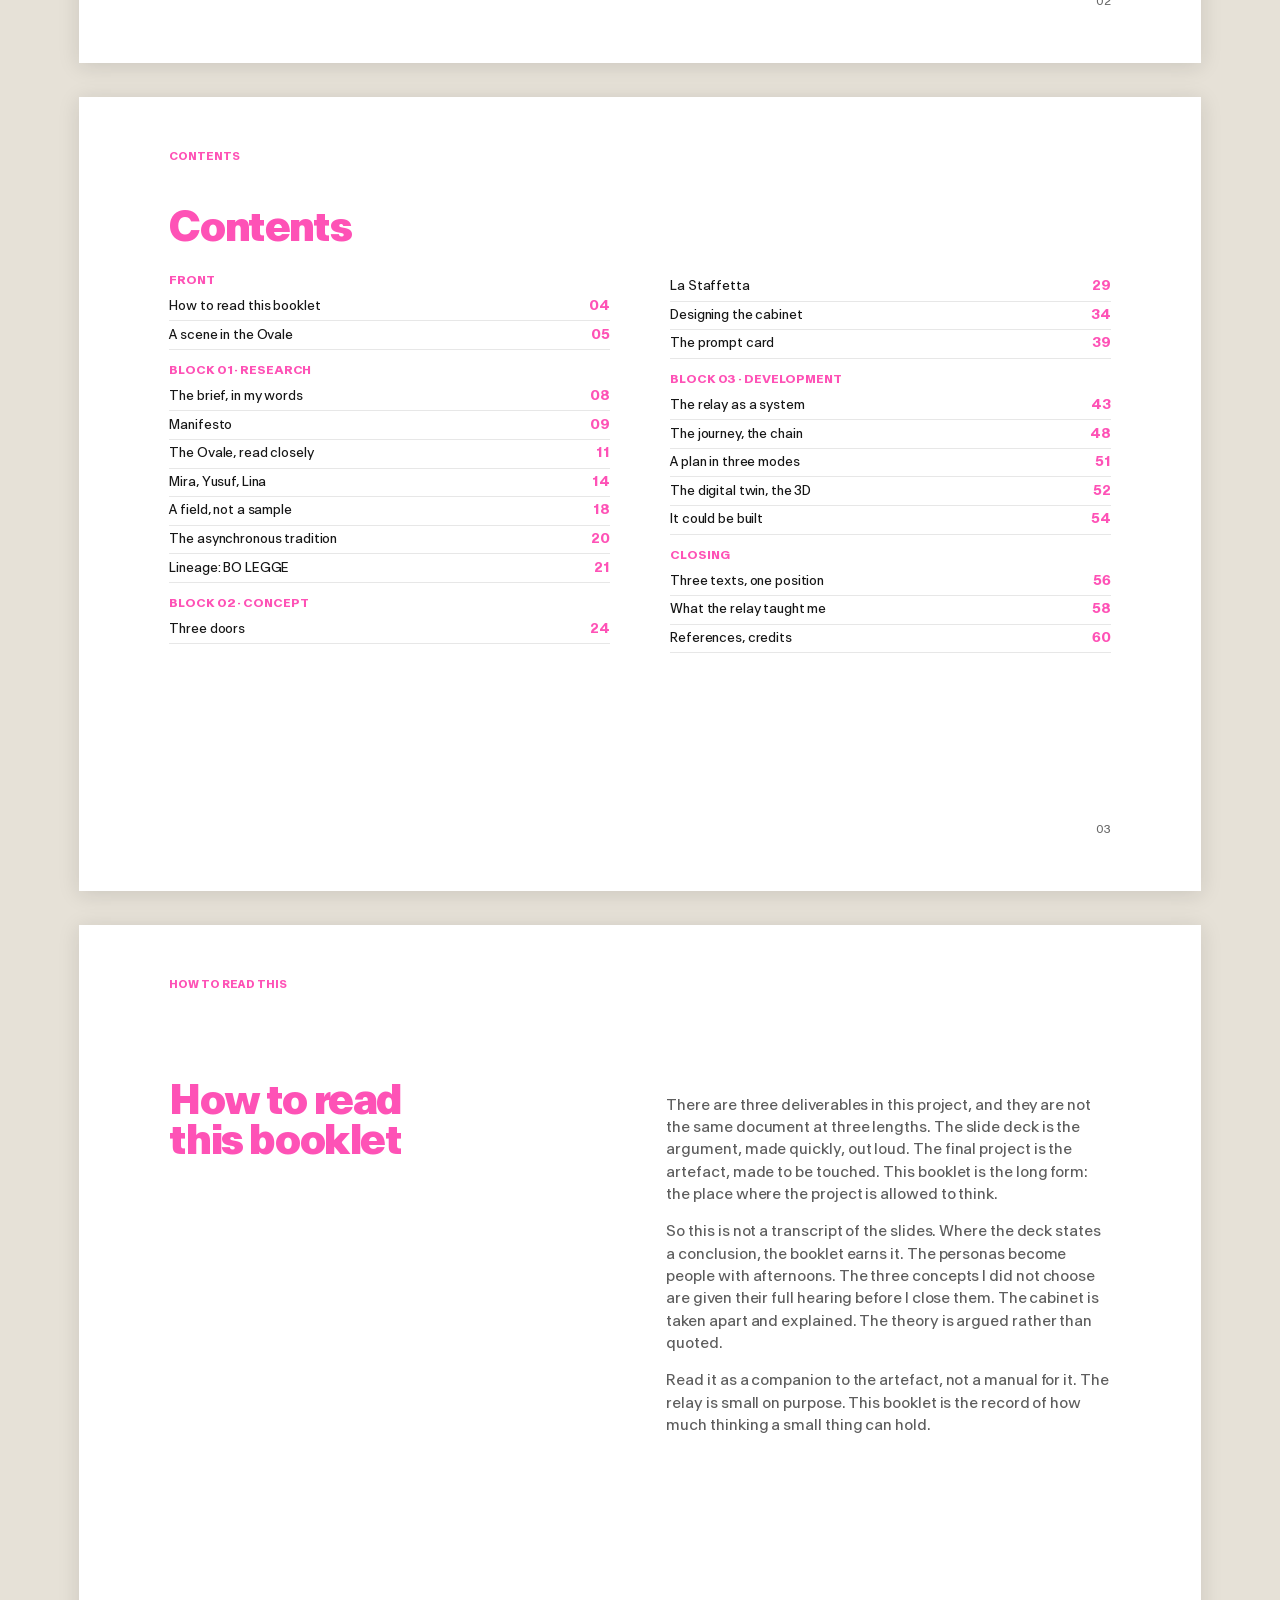
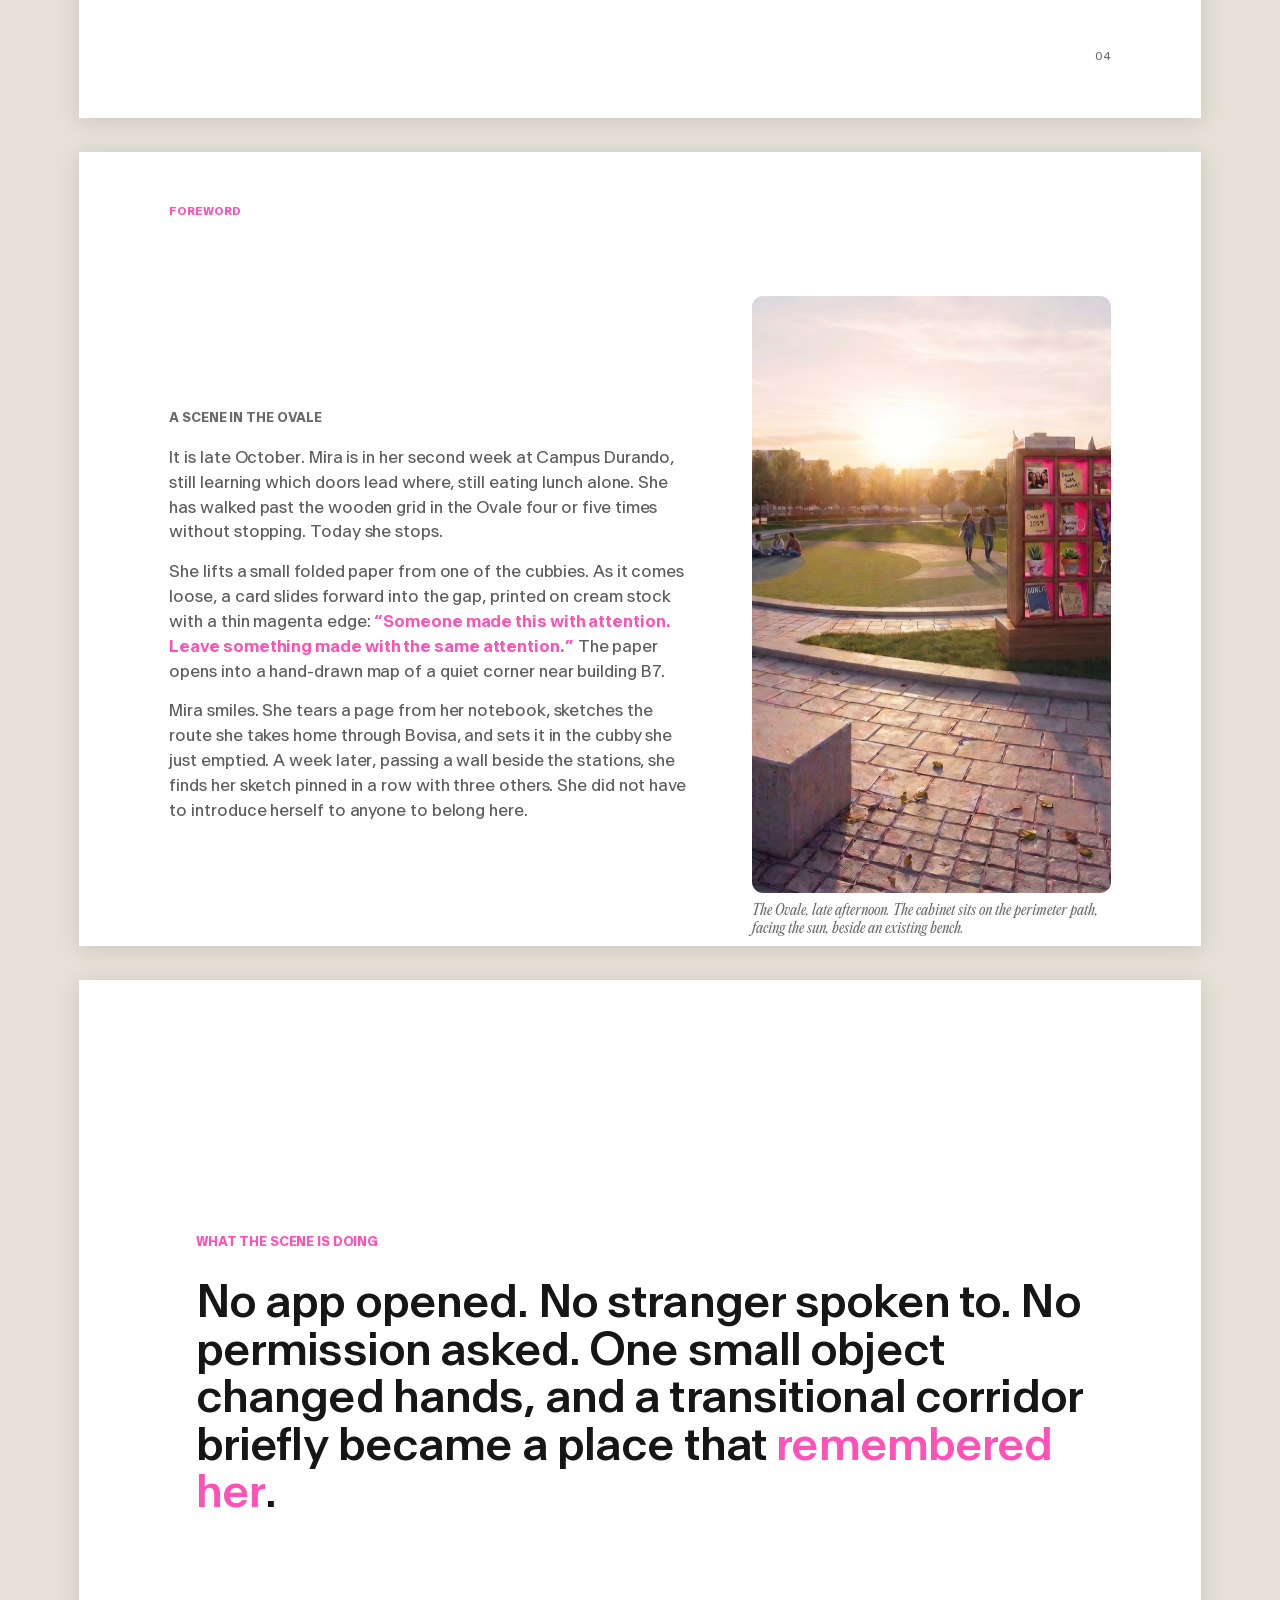
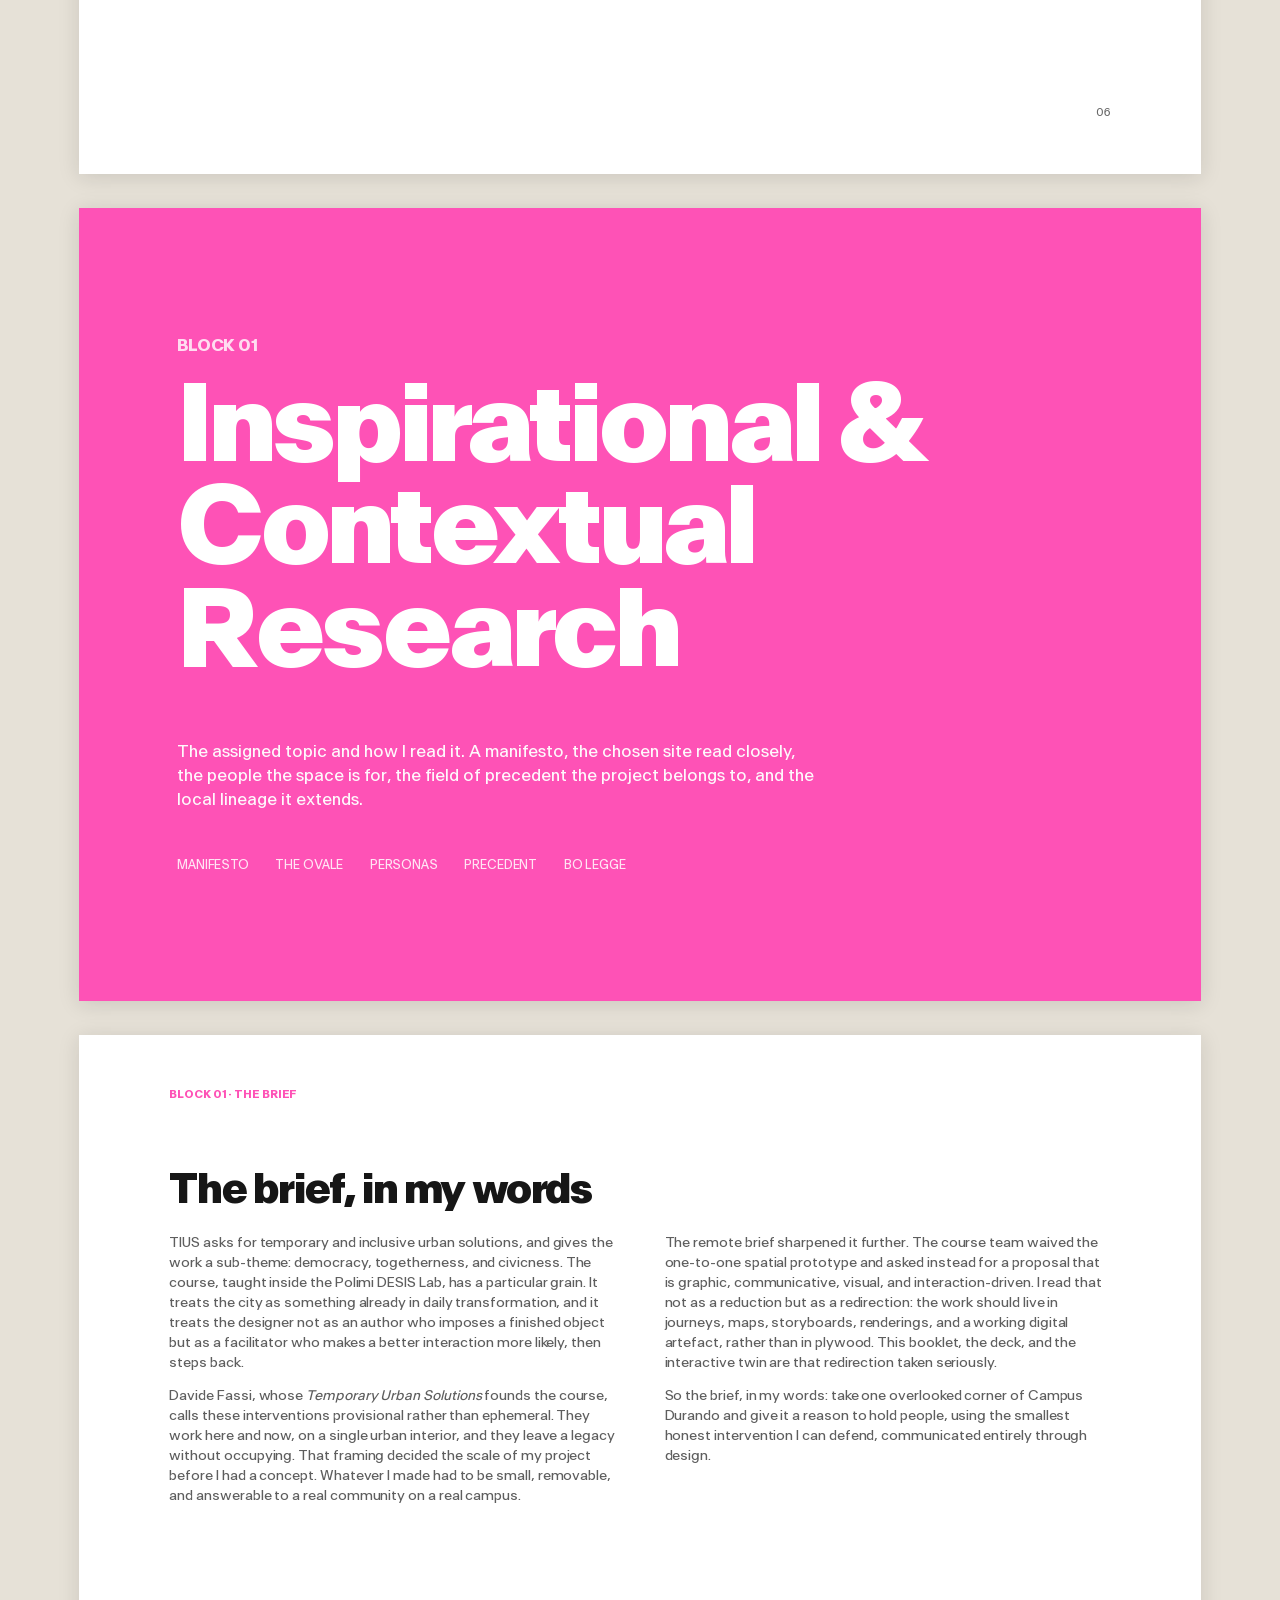
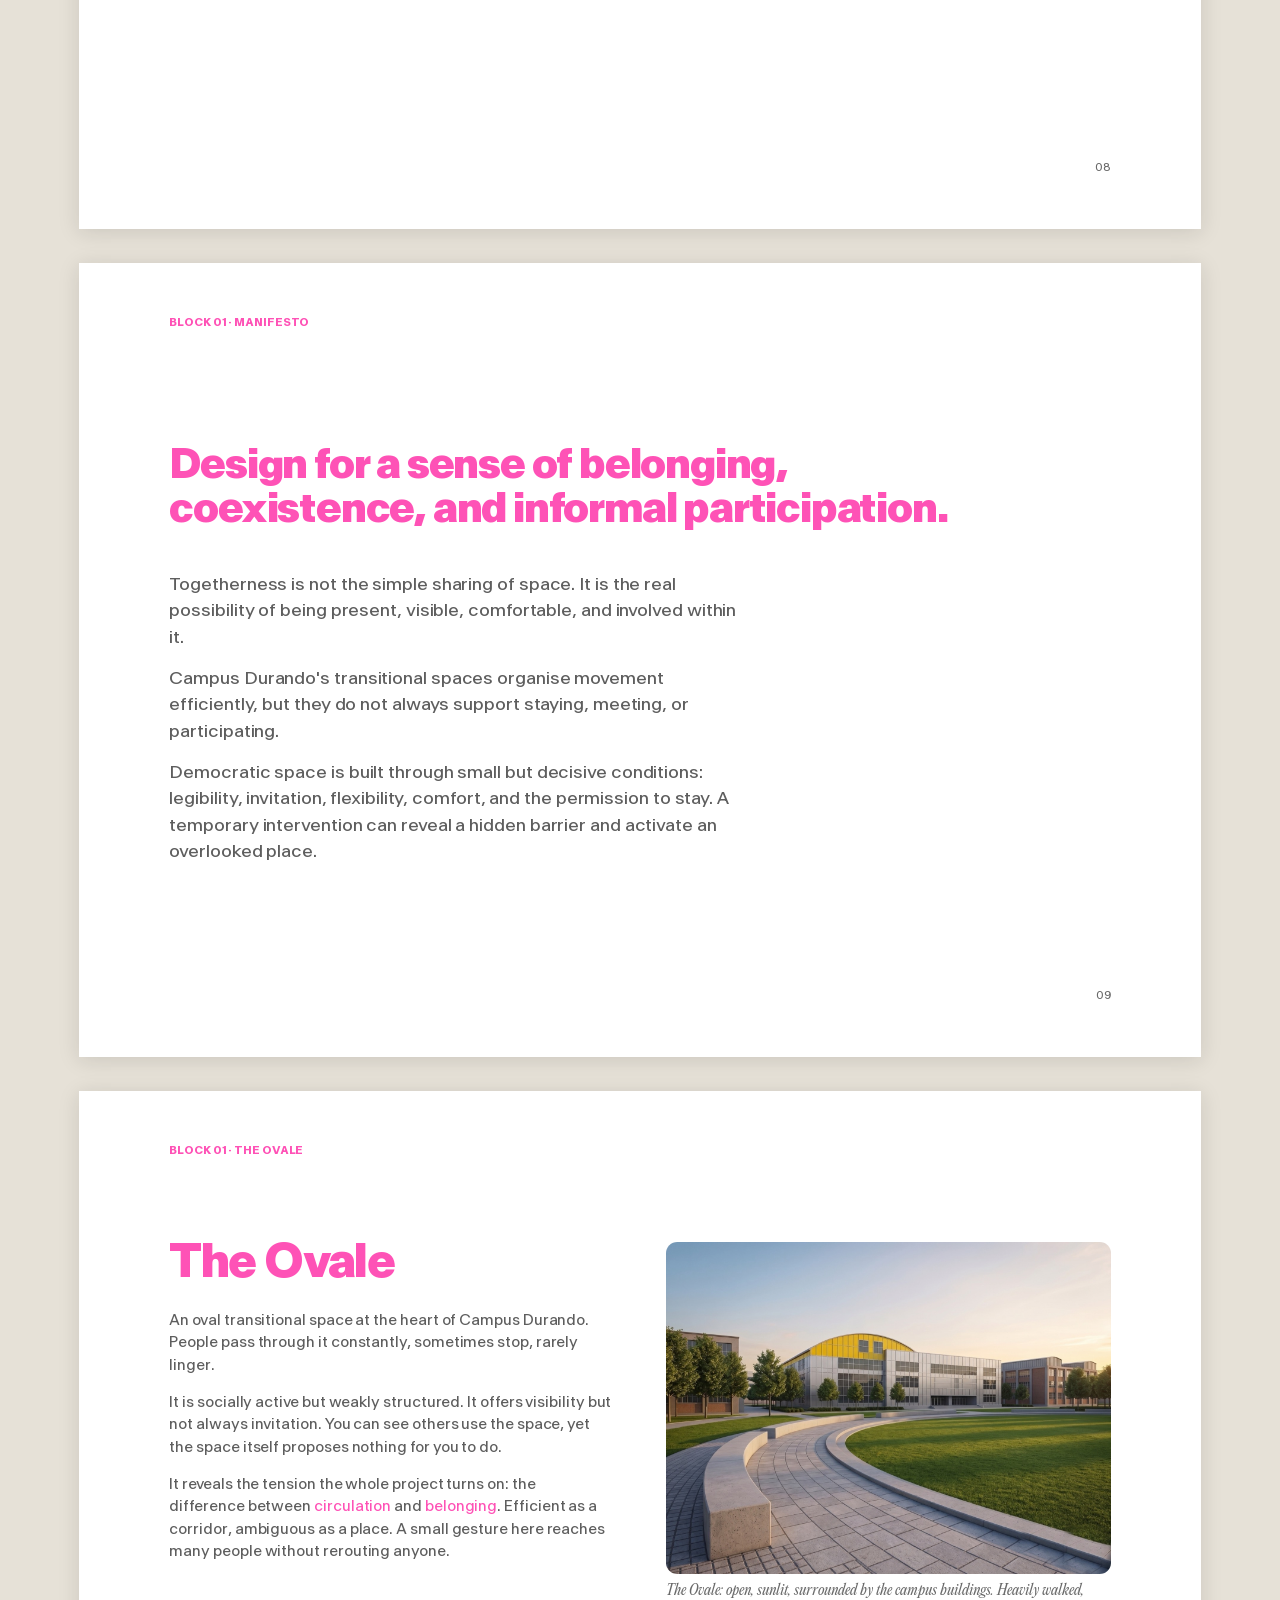
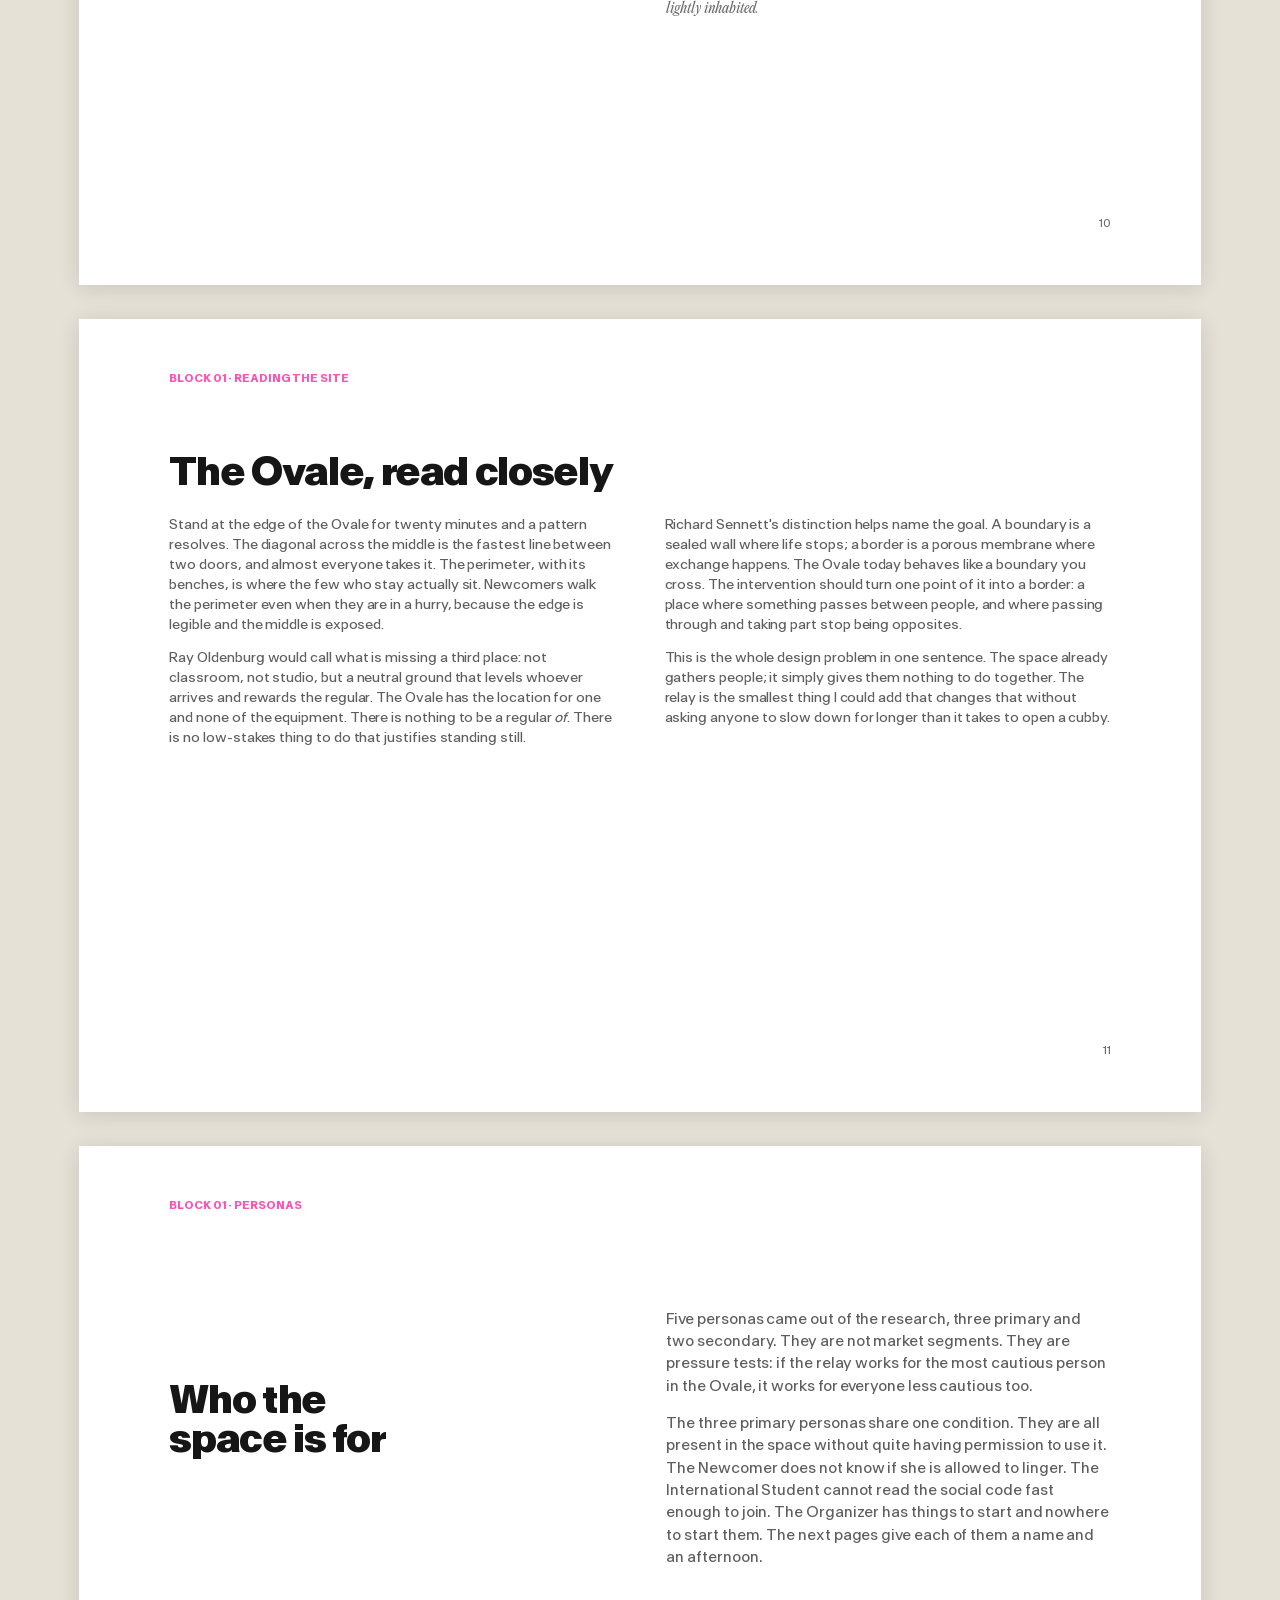
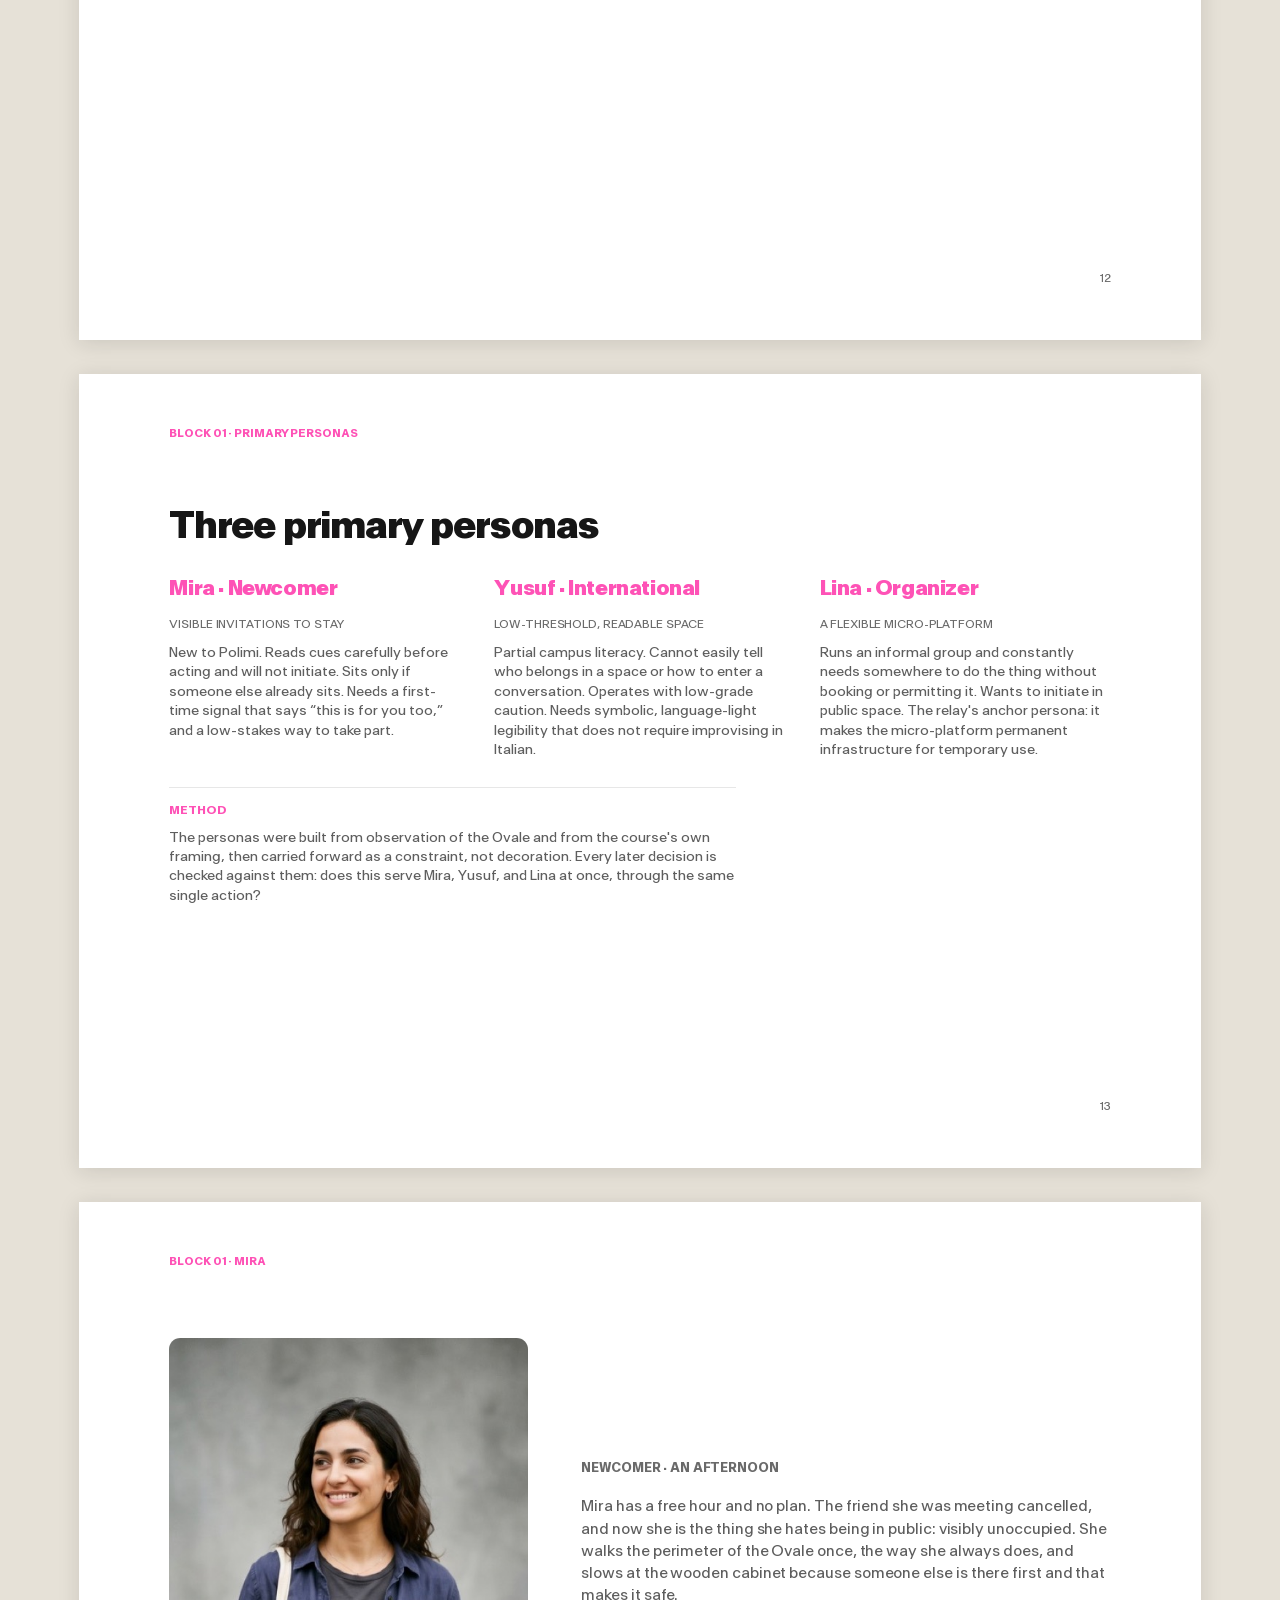
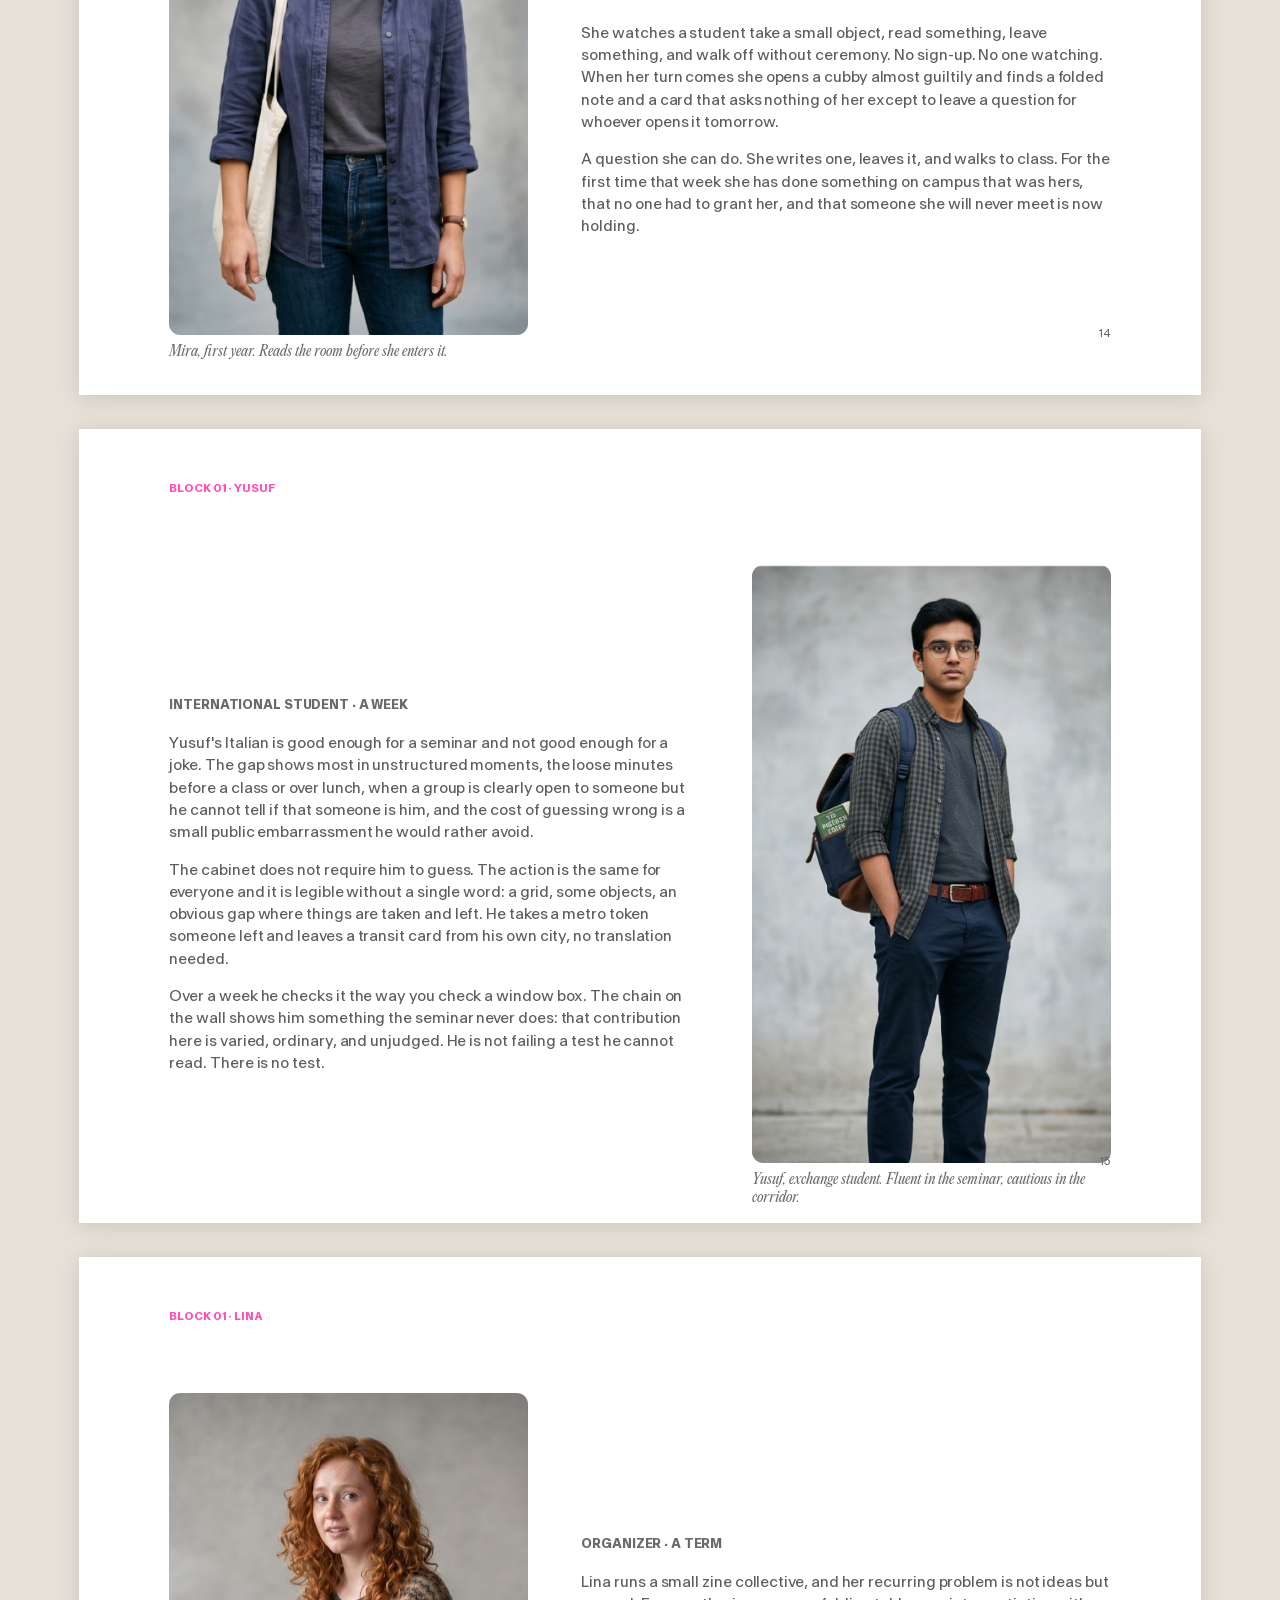
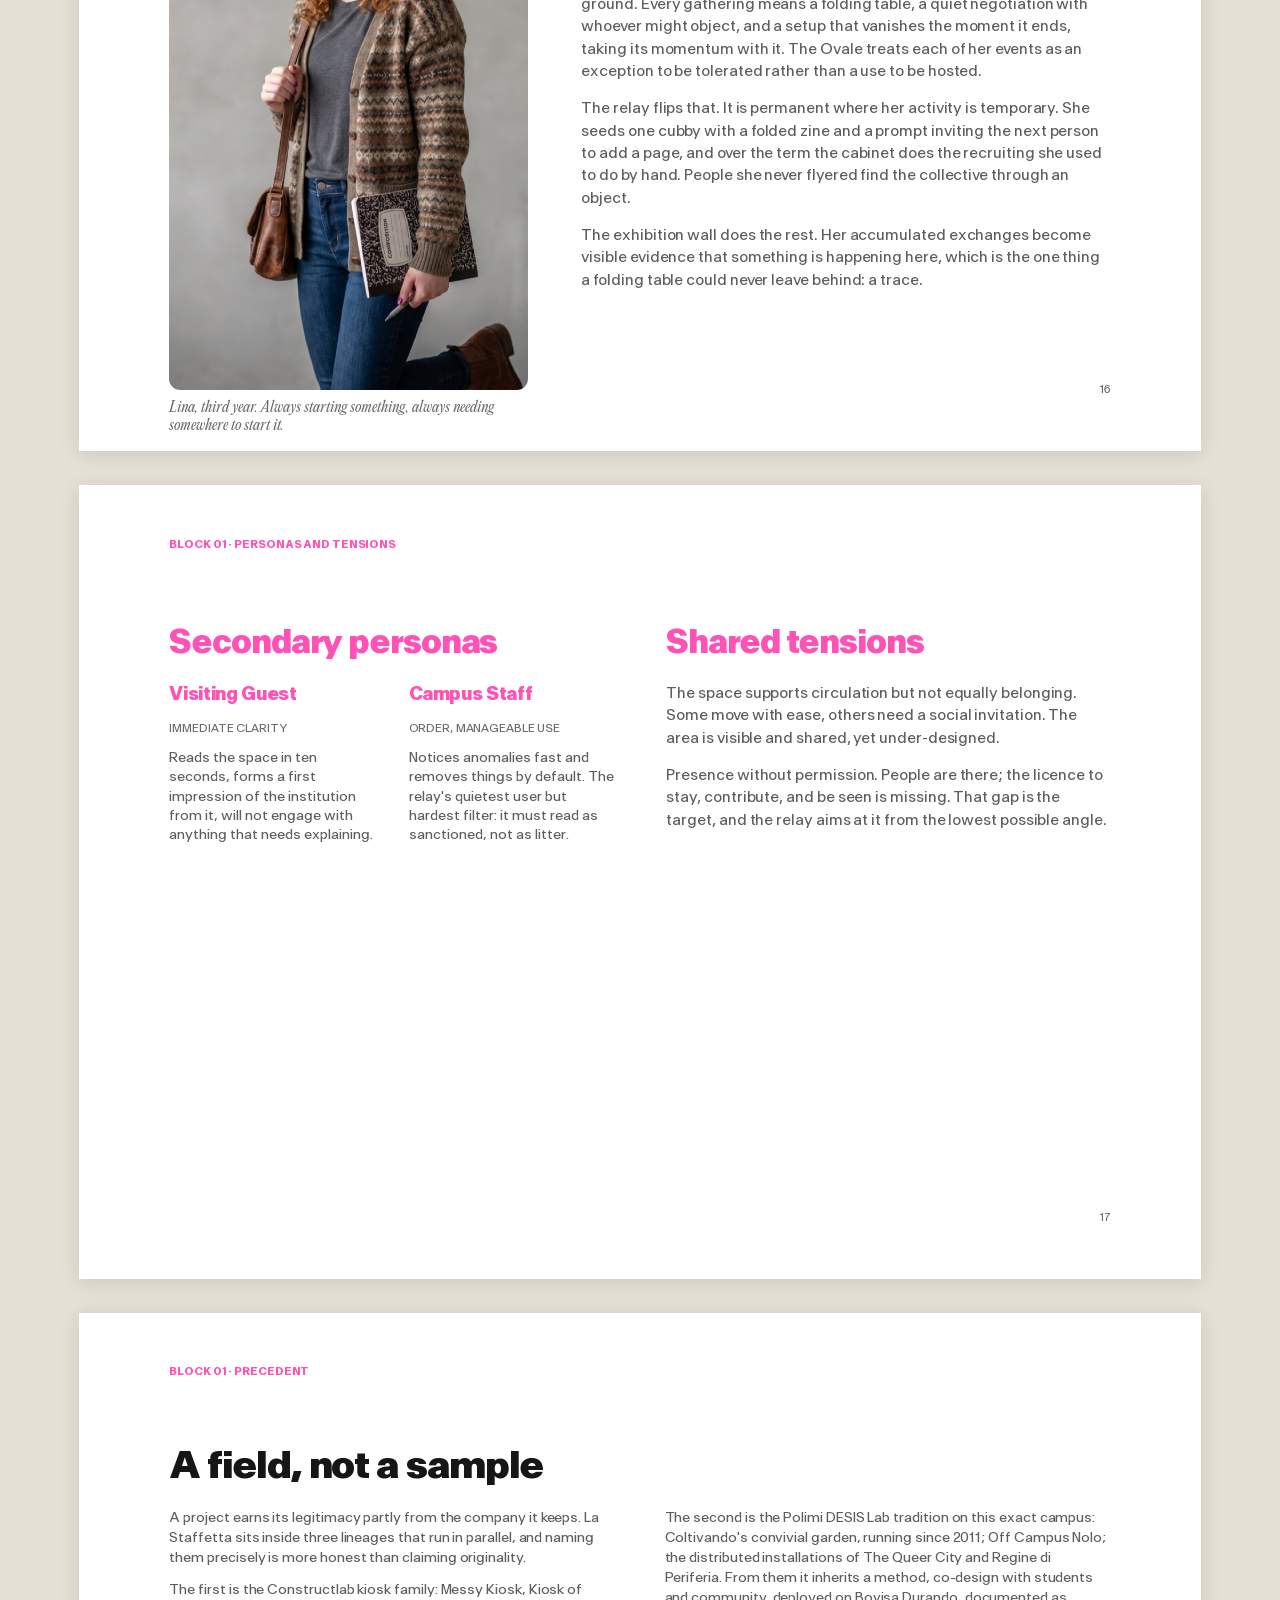
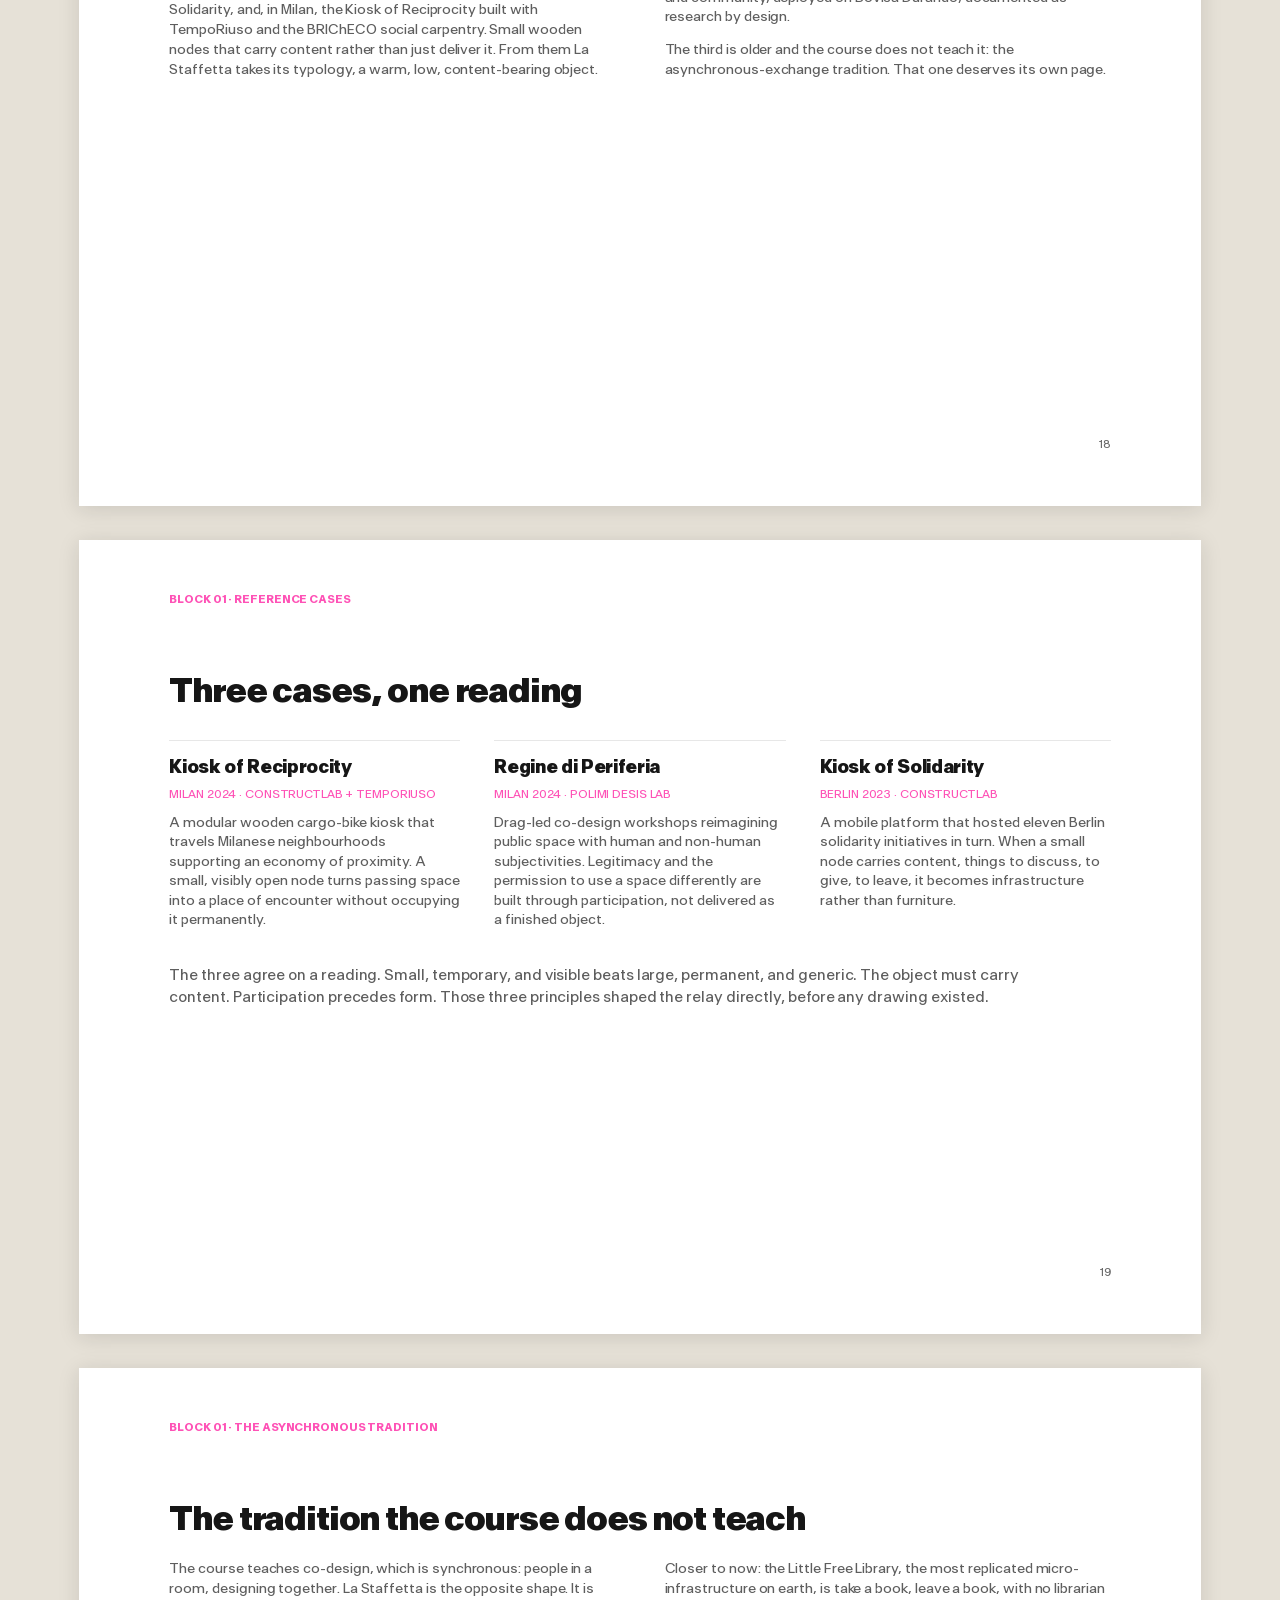
==== commit 934eac7f: "Booklet web: center spreads on a warm backdrop with card shadows + gaps (screen only) The @page rule" ====
--- a/booklet/index.html
+++ b/booklet/index.html
@@ -163,6 +163,14 @@
 
   .lblrow{ display:flex; gap:5mm; flex-wrap:wrap; margin-top:7mm; }
   .lblrow .l{ font-family:var(--sans); font-weight:600; font-variation-settings:"wght" 600; font-size:9pt; letter-spacing:-0.01em; color:var(--magenta); border:1px solid var(--magenta); border-radius:20pt; padding:1.6mm 4mm; }
+
+  /* screen only: center the spreads on a warm backdrop and float each page as a card with gaps (print/PDF layout unaffected) */
+  @media screen{
+    html{ background:#e6e1d7; }
+    body{ background:#e6e1d7; padding:11mm 0; }
+    .page{ margin:0 auto 9mm; box-shadow:0 3px 20px rgba(22,22,22,0.13); }
+    .page:last-child{ margin-bottom:0; }
+  }
 </style>
 </head>
 <body>
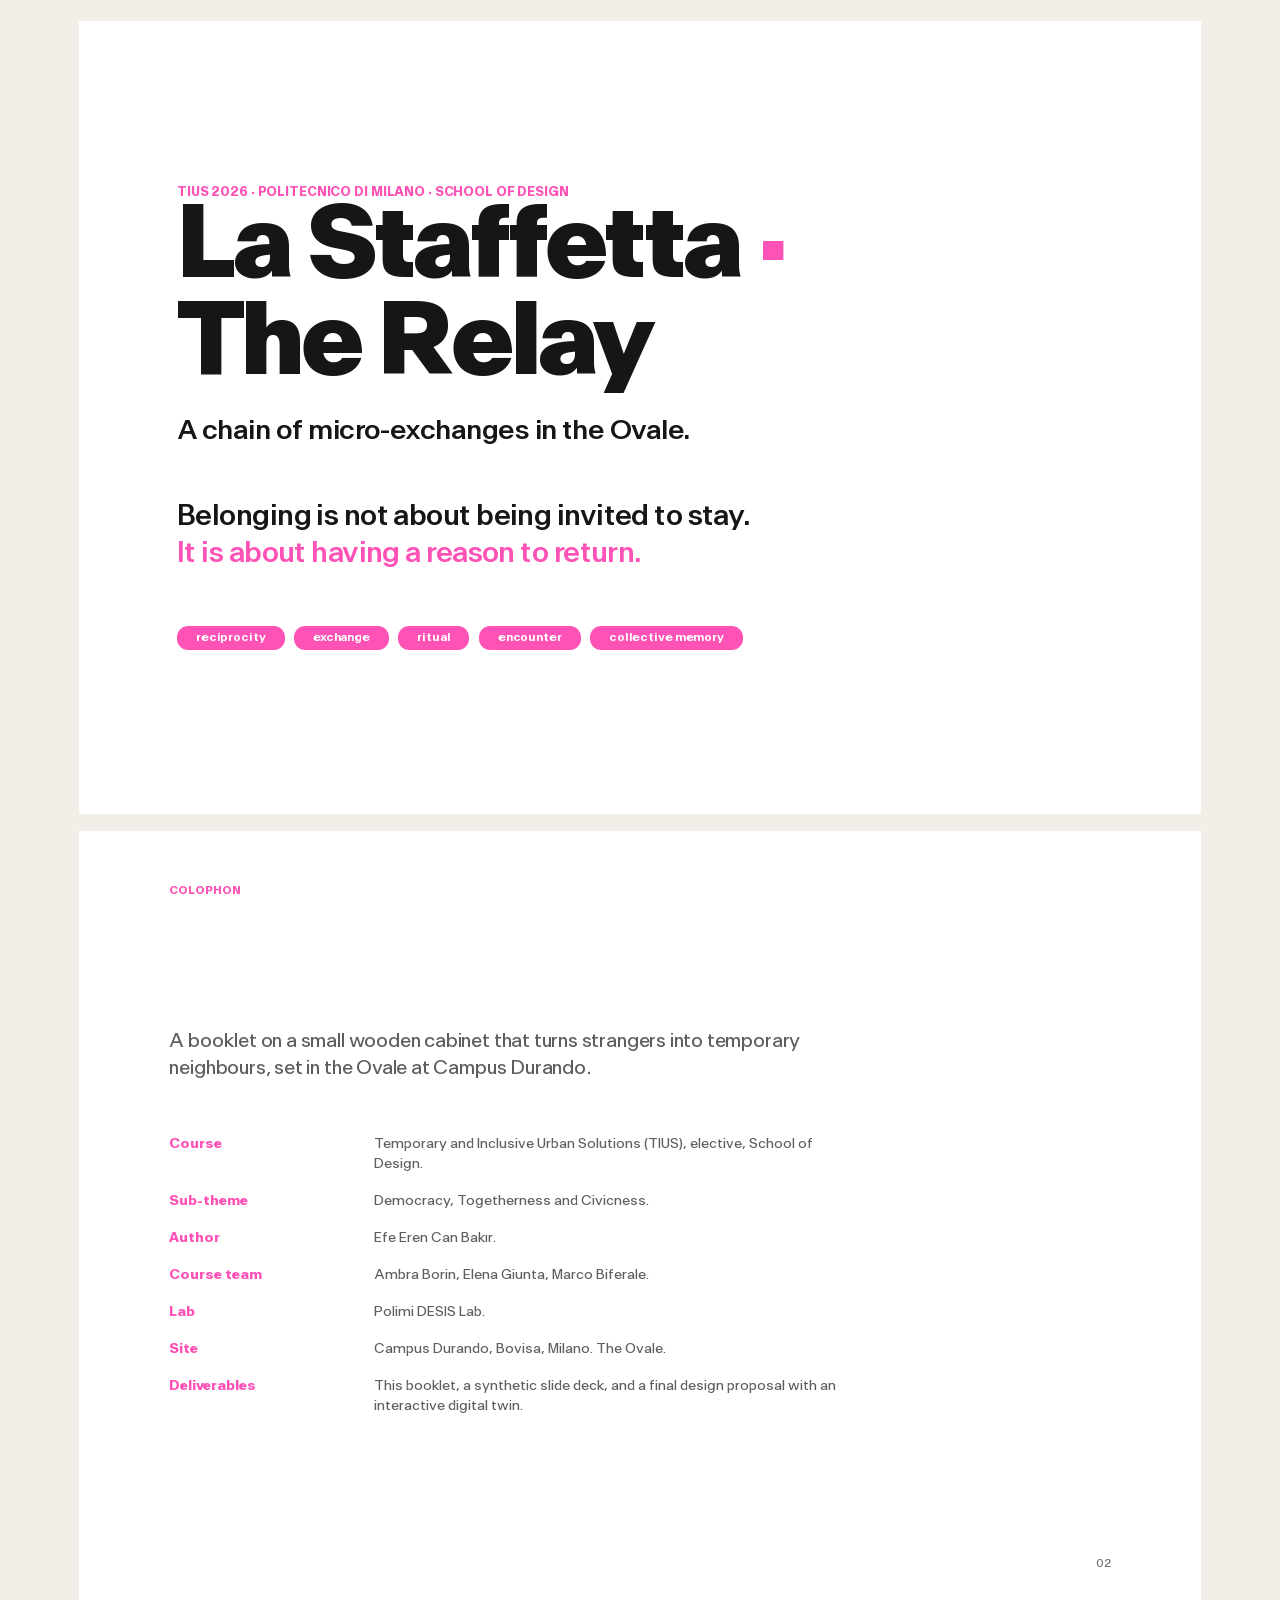
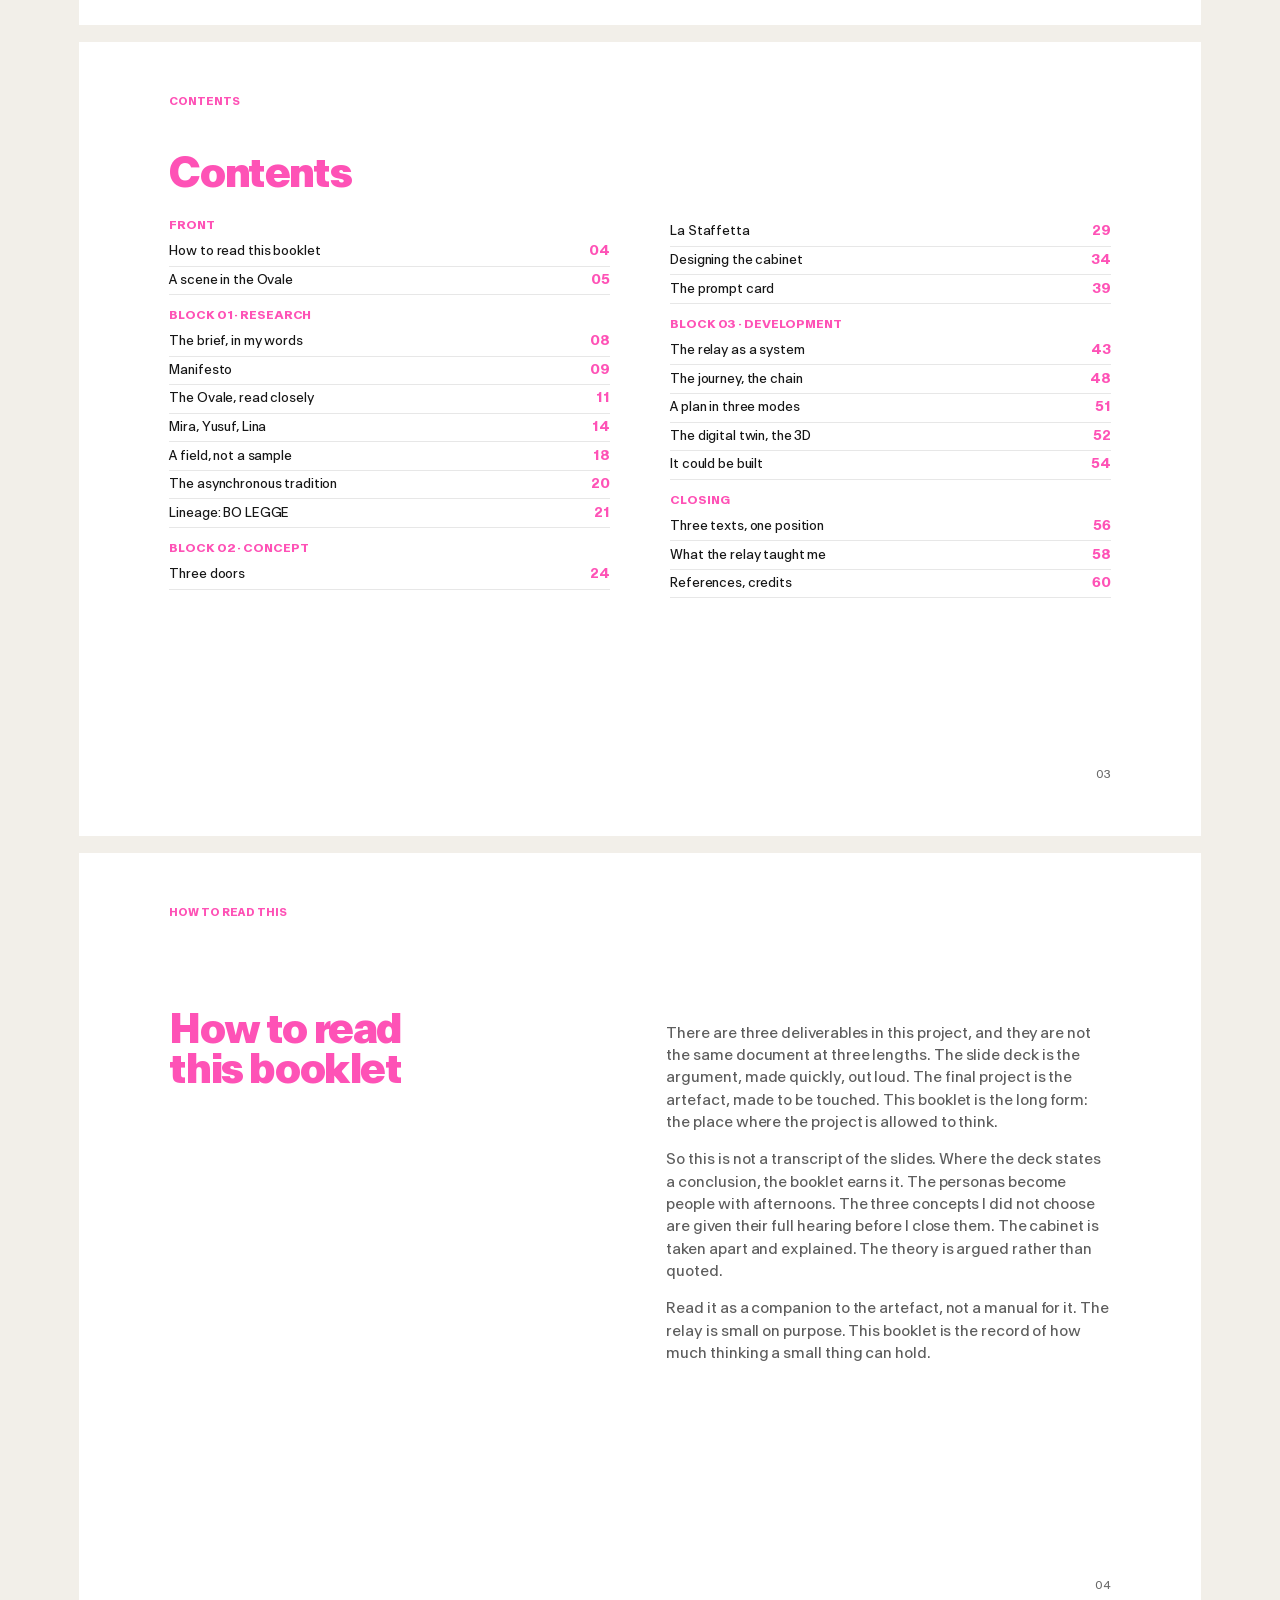
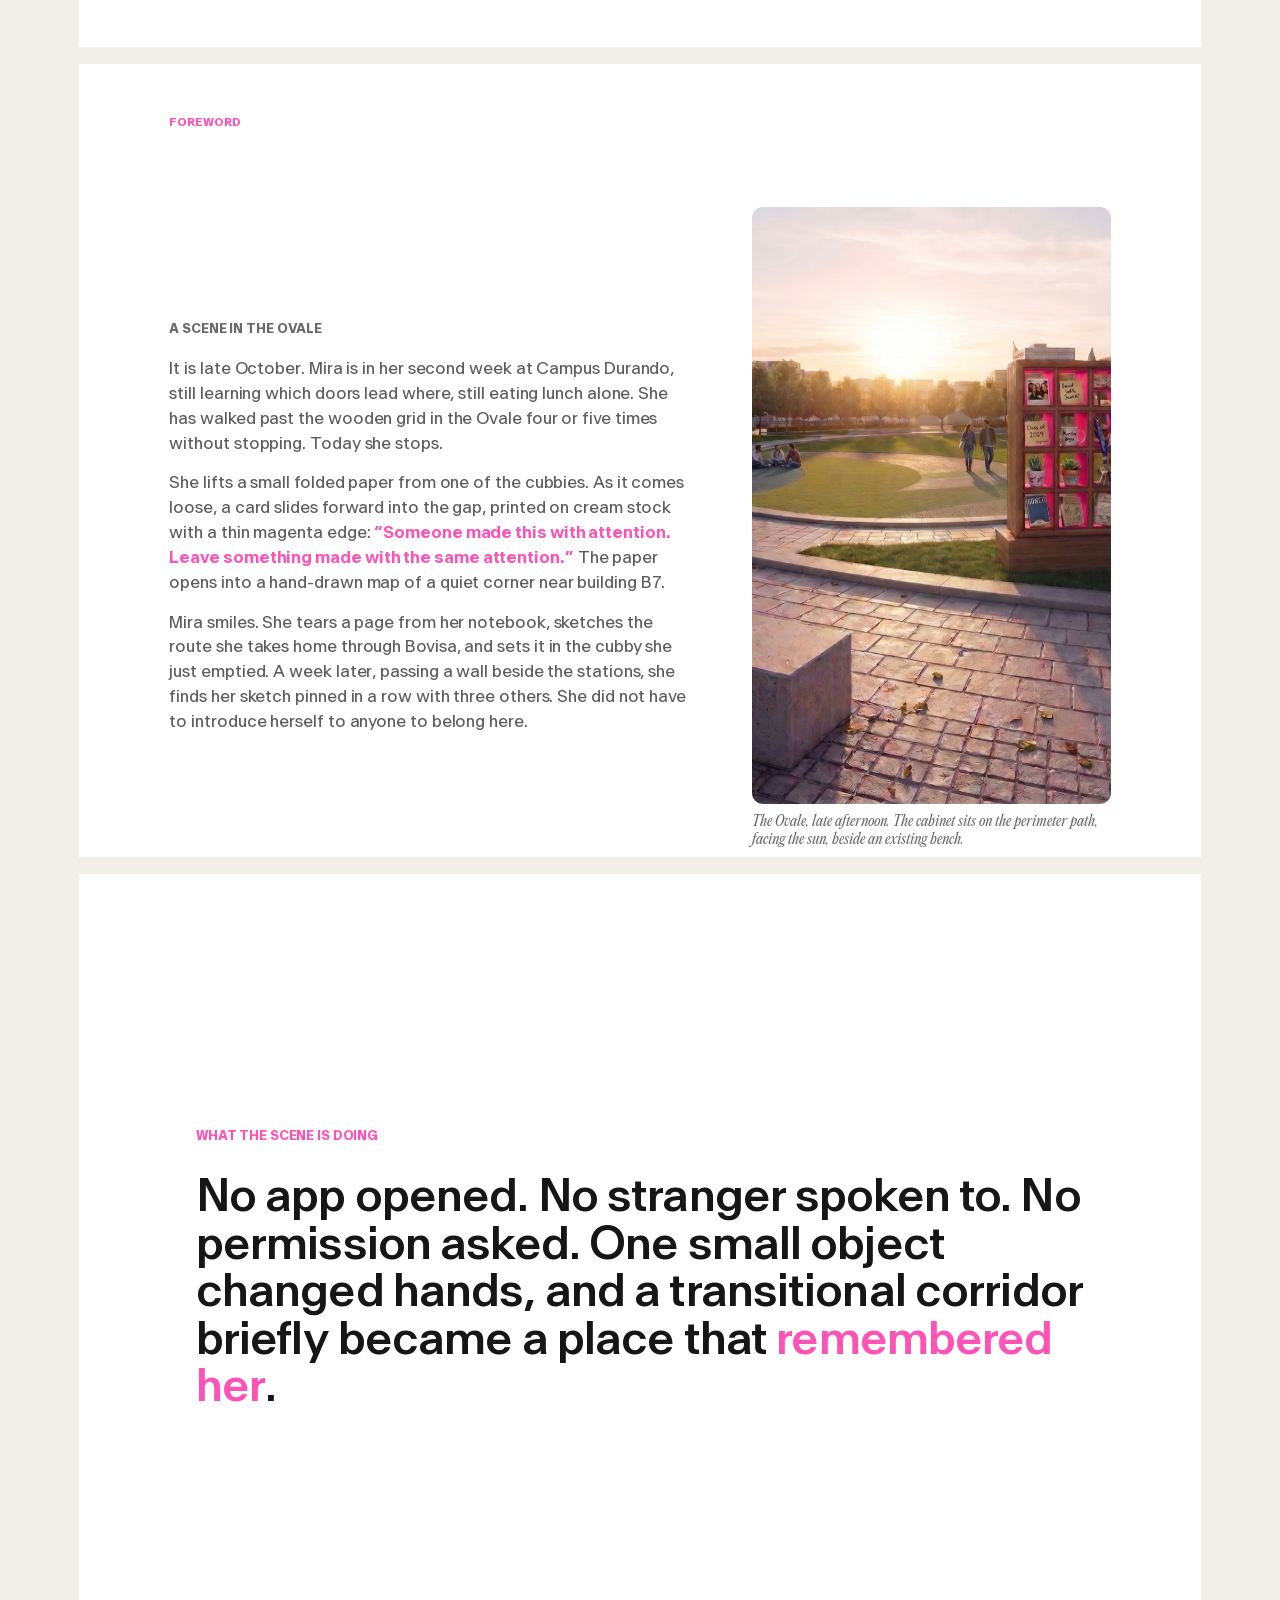
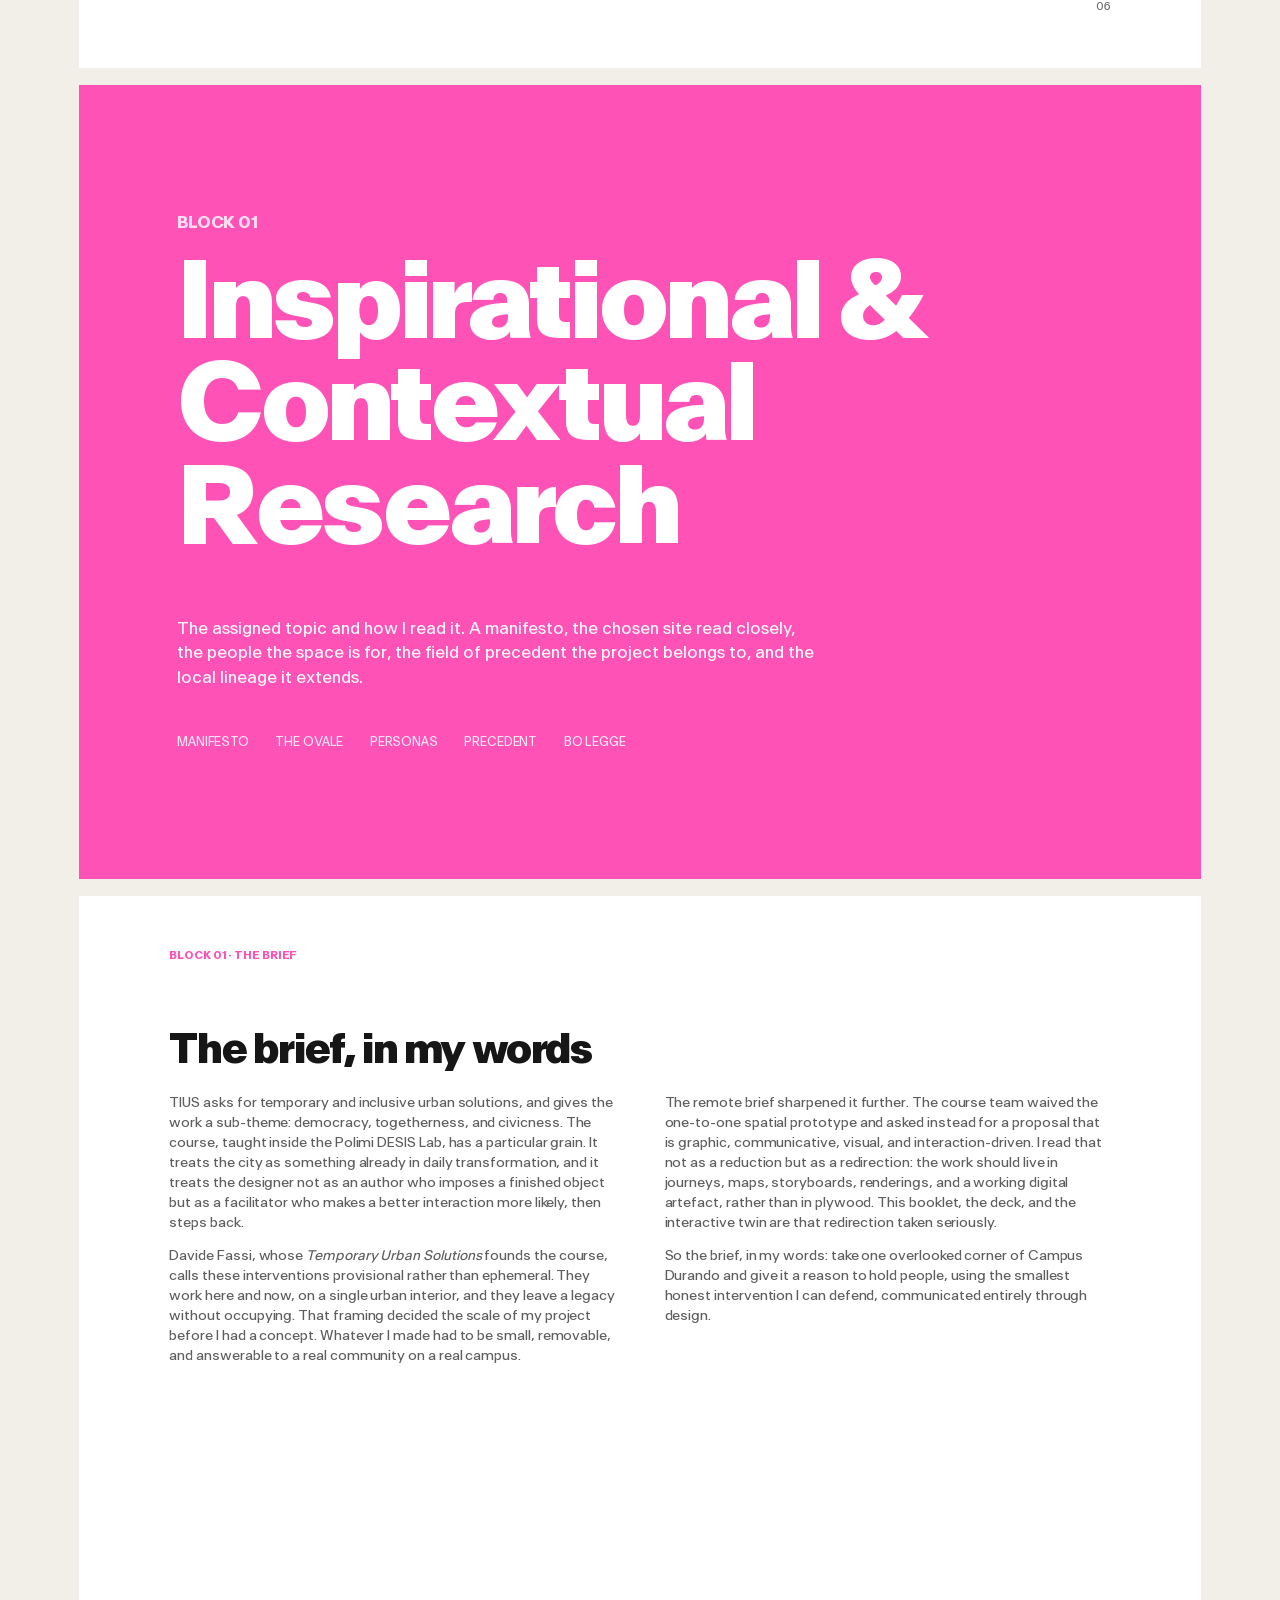
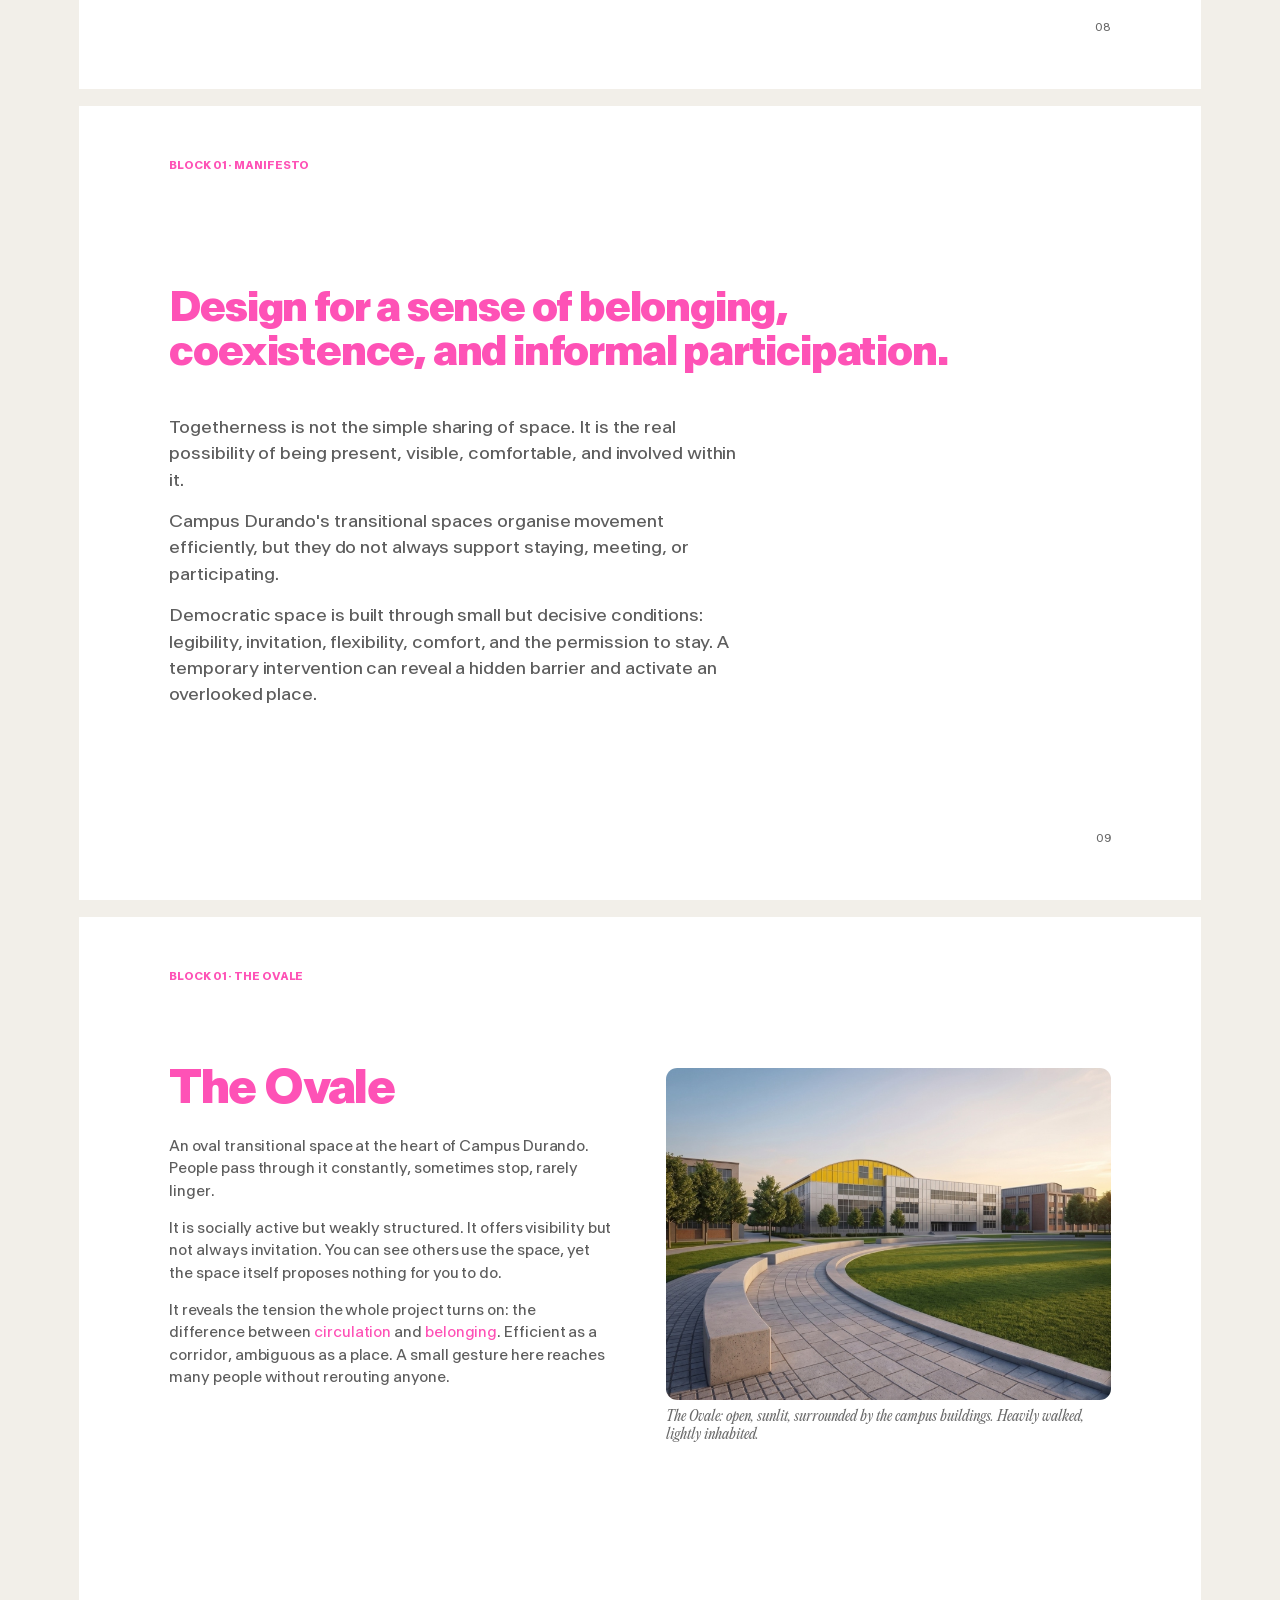
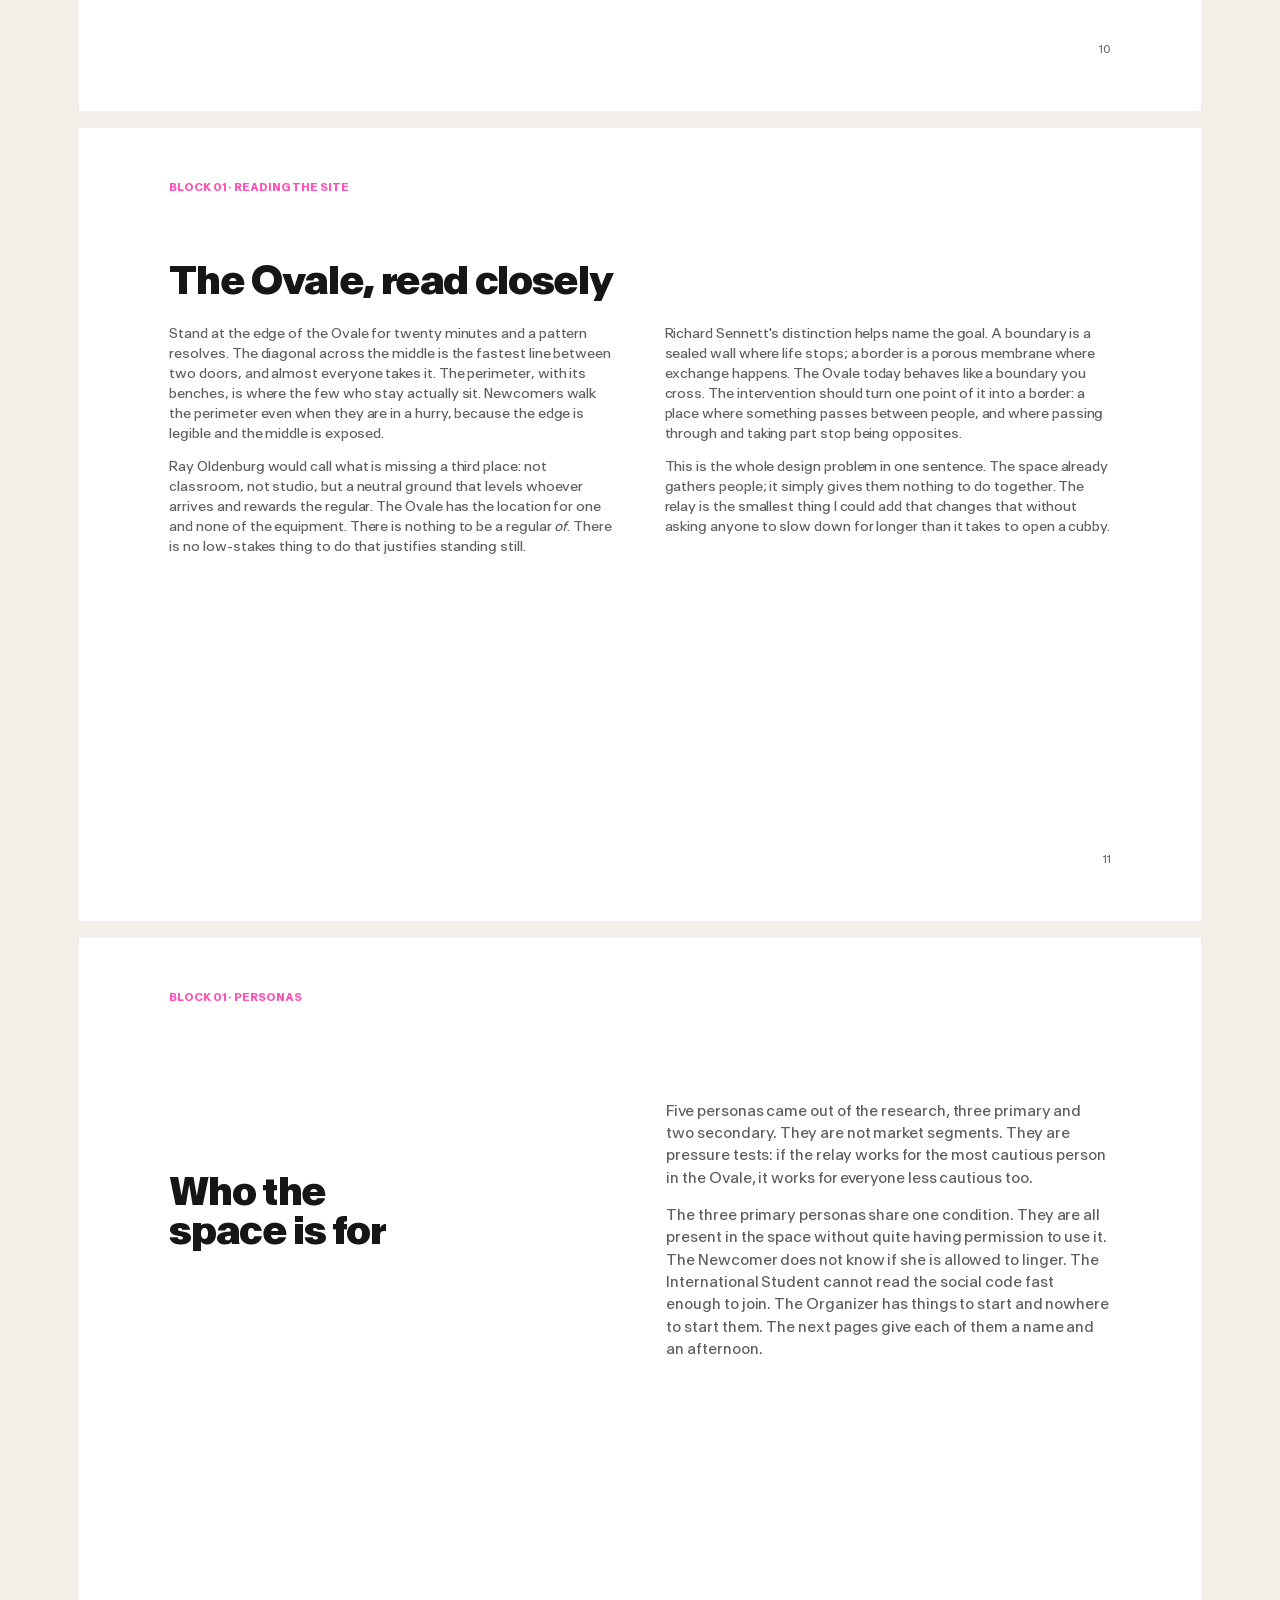
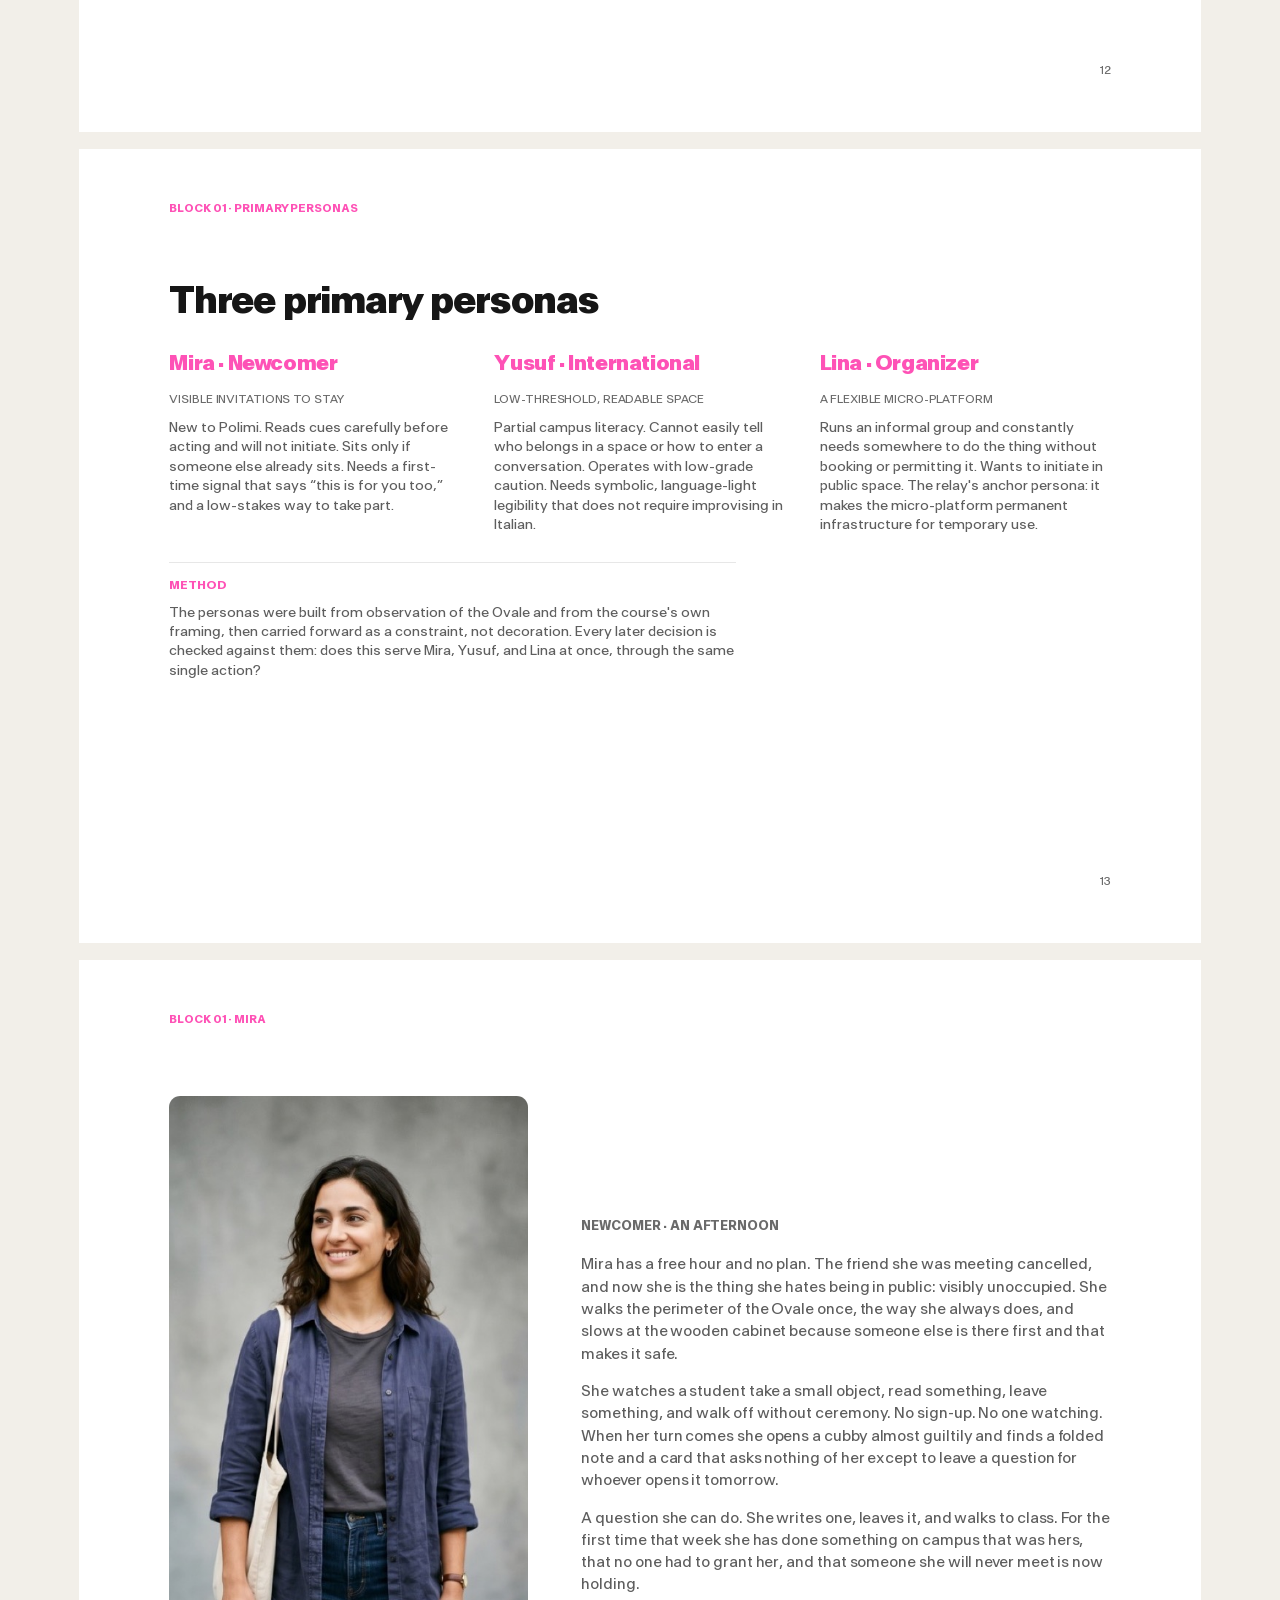
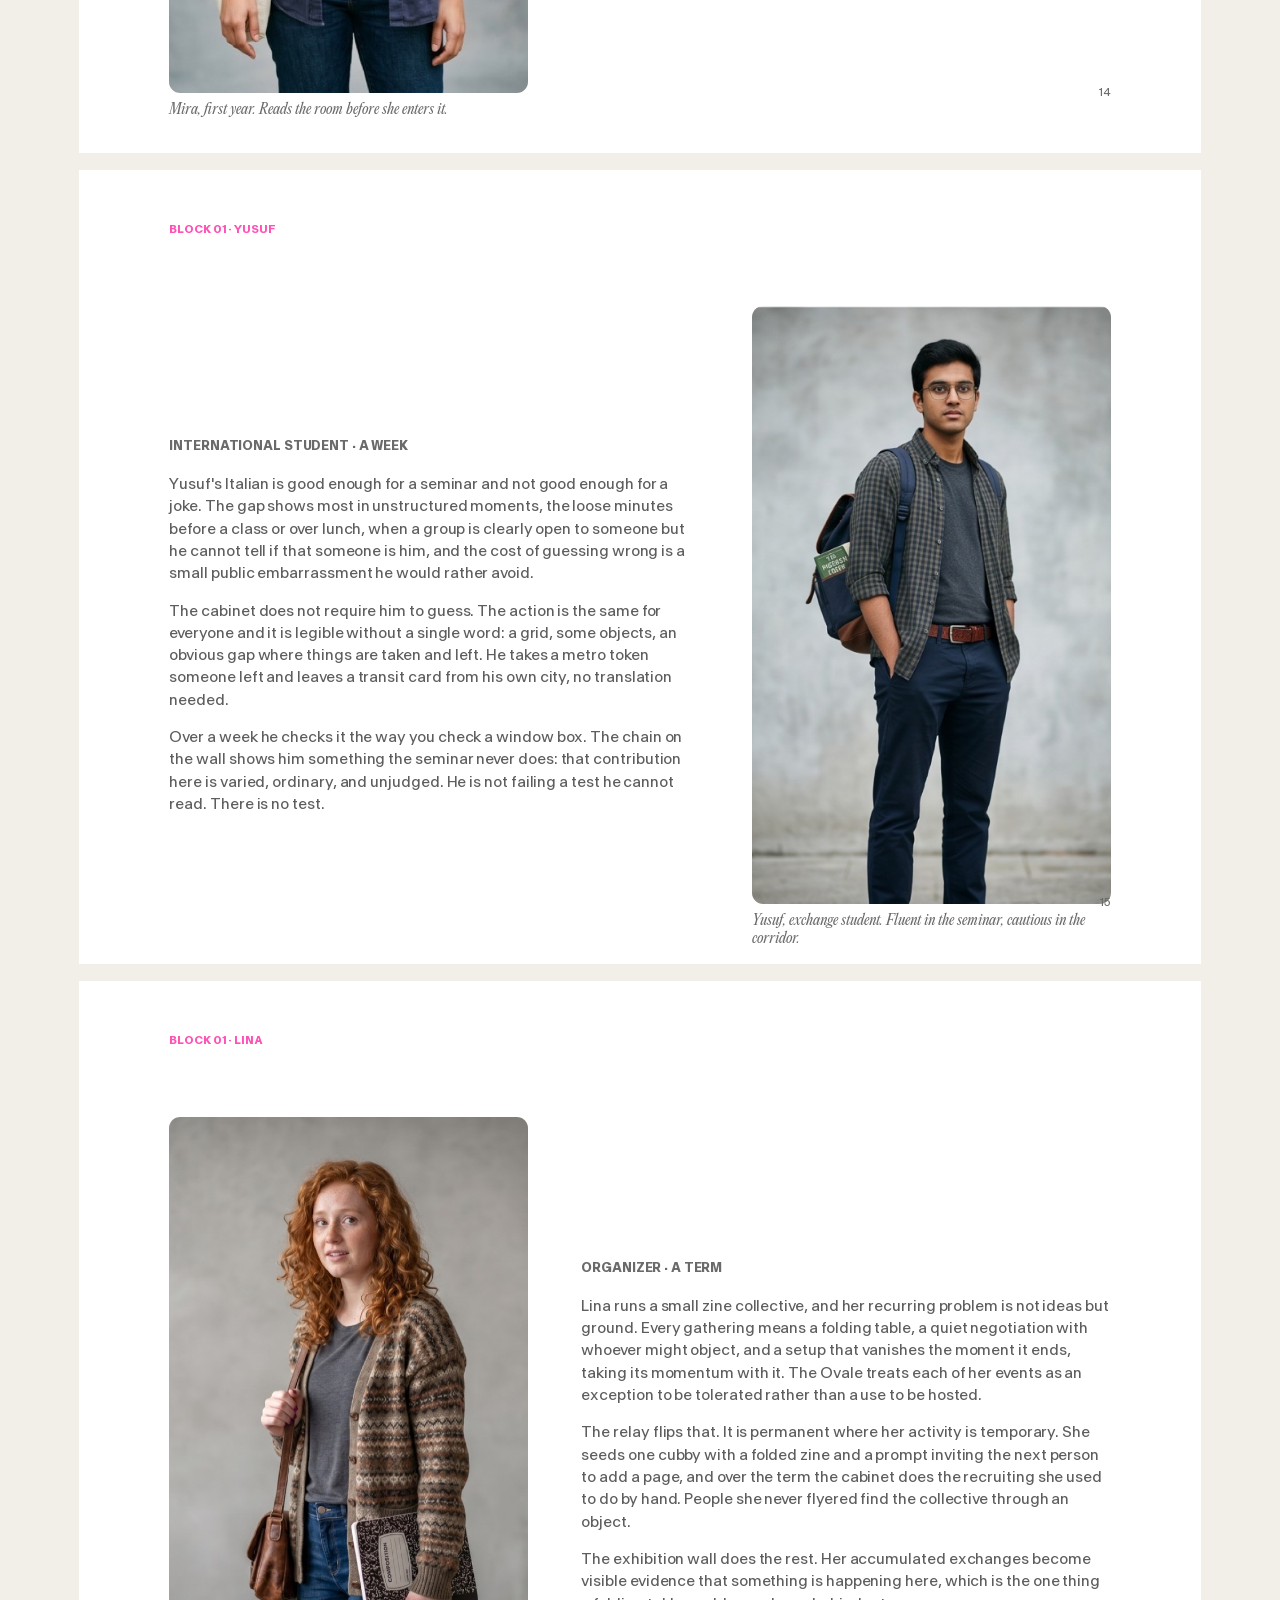
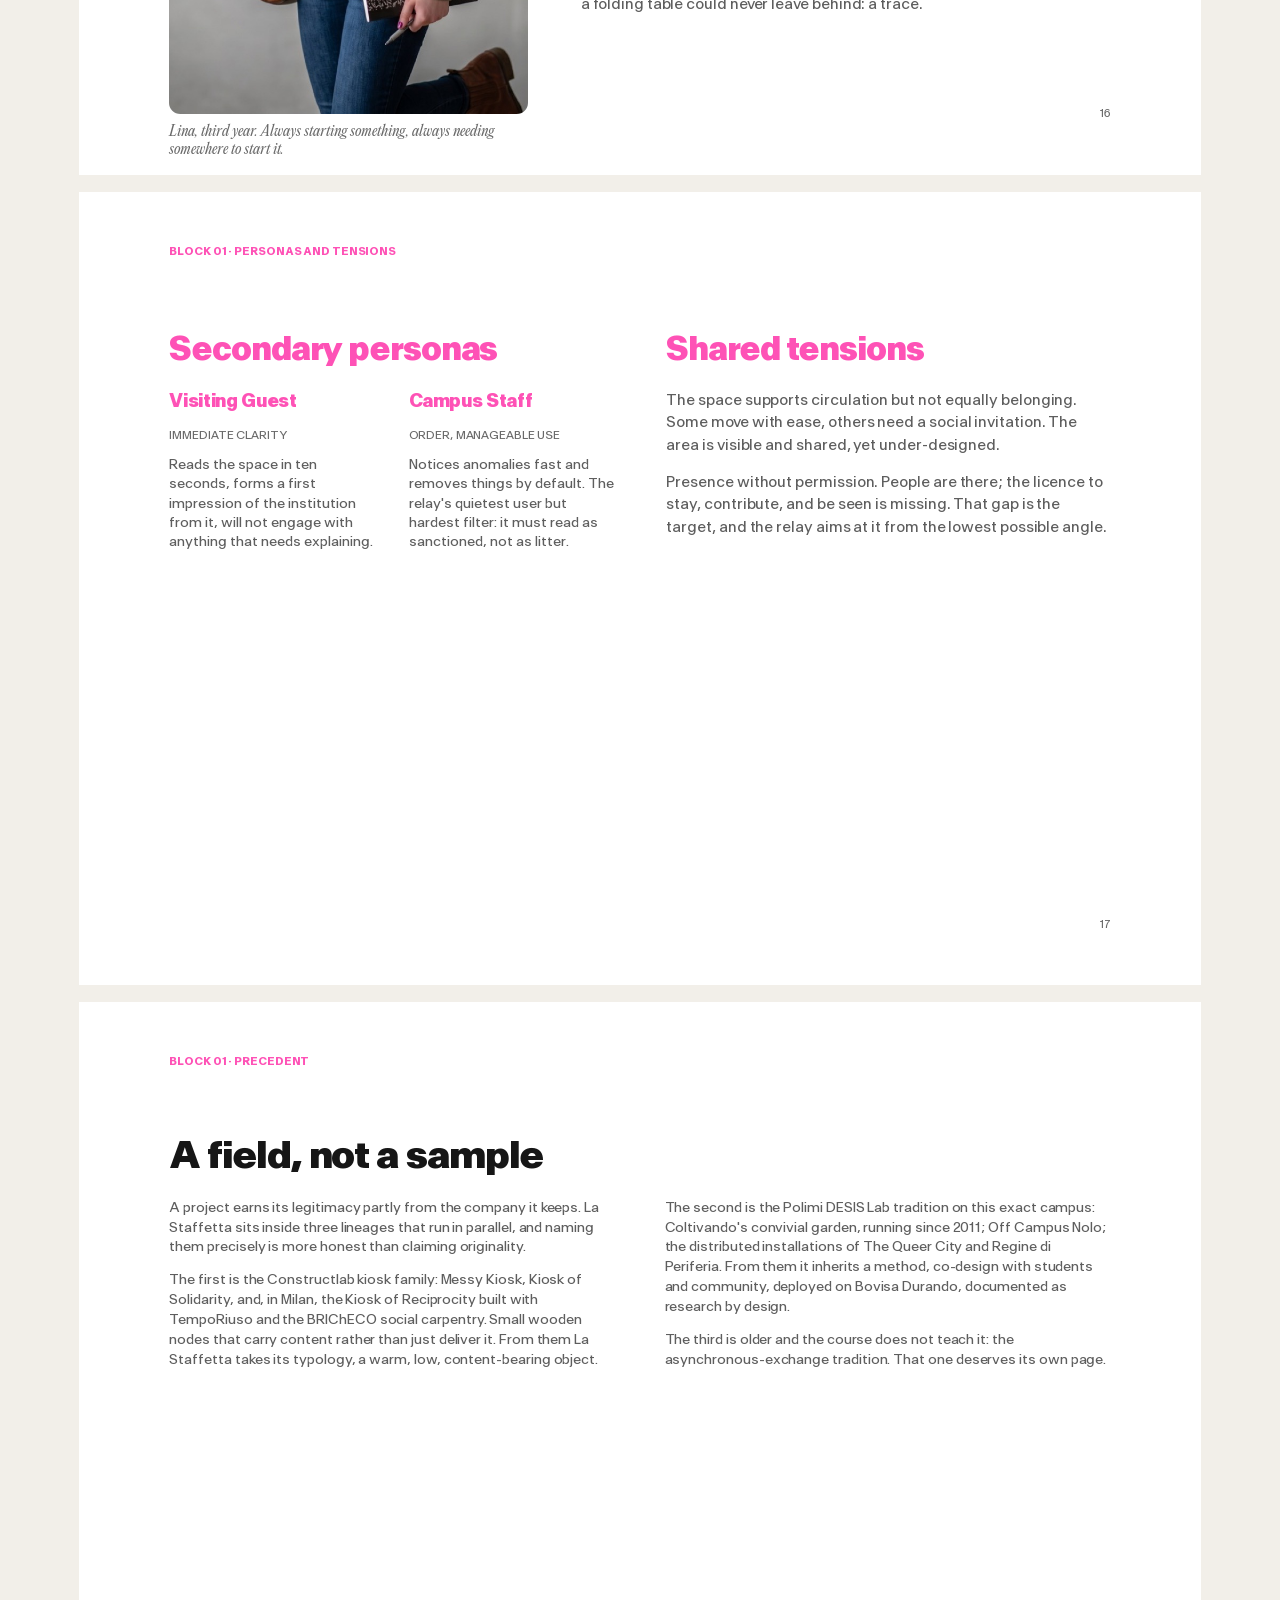
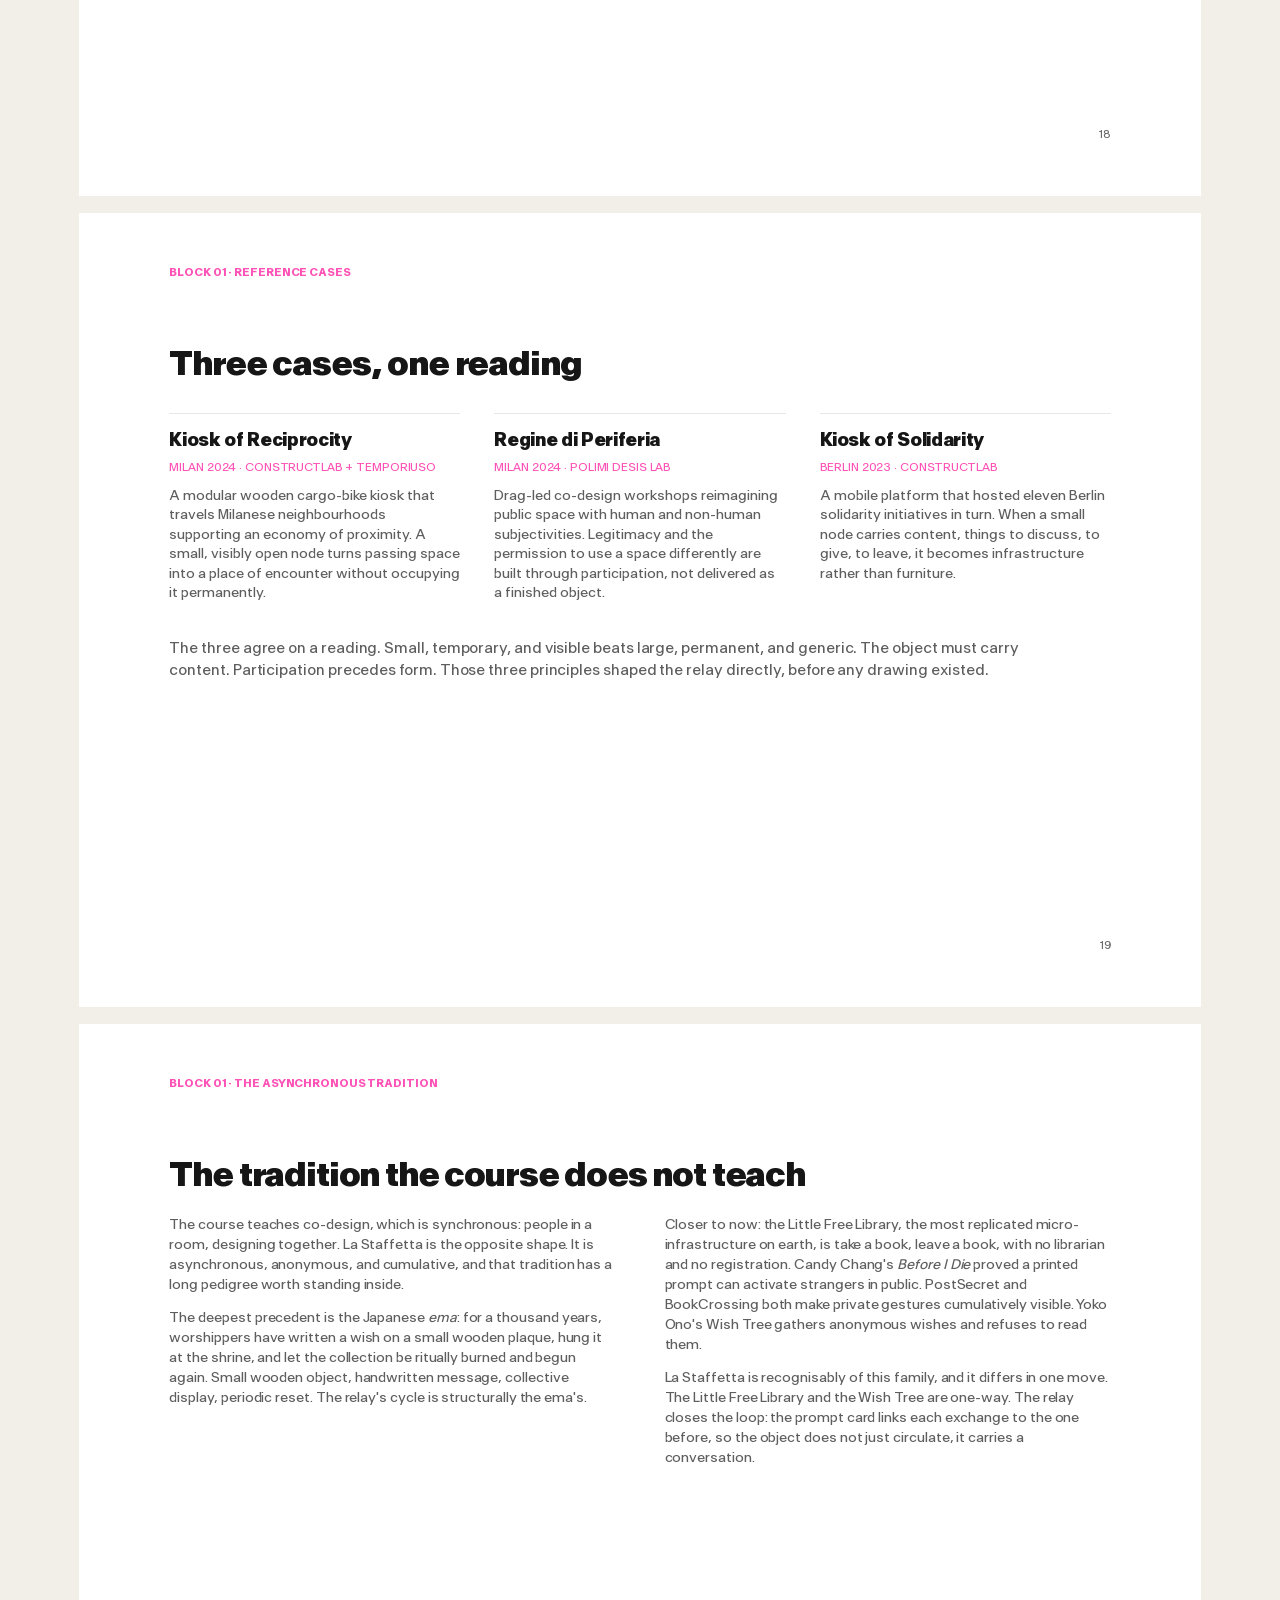
==== commit 09ce2d48: "Booklet web: drop shadows, lighter backdrop (#f2efe9), halve page gap (4.5mm) Co-Authored-By: Claude" ====
--- a/booklet/index.html
+++ b/booklet/index.html
@@ -164,11 +164,11 @@
   .lblrow{ display:flex; gap:5mm; flex-wrap:wrap; margin-top:7mm; }
   .lblrow .l{ font-family:var(--sans); font-weight:600; font-variation-settings:"wght" 600; font-size:9pt; letter-spacing:-0.01em; color:var(--magenta); border:1px solid var(--magenta); border-radius:20pt; padding:1.6mm 4mm; }
 
-  /* screen only: center the spreads on a warm backdrop and float each page as a card with gaps (print/PDF layout unaffected) */
+  /* screen only: center the spreads on a light backdrop with small gaps (print/PDF layout unaffected) */
   @media screen{
-    html{ background:#e6e1d7; }
-    body{ background:#e6e1d7; padding:11mm 0; }
-    .page{ margin:0 auto 9mm; box-shadow:0 3px 20px rgba(22,22,22,0.13); }
+    html{ background:#f2efe9; }
+    body{ background:#f2efe9; padding:5.5mm 0; }
+    .page{ margin:0 auto 4.5mm; }
     .page:last-child{ margin-bottom:0; }
   }
 </style>
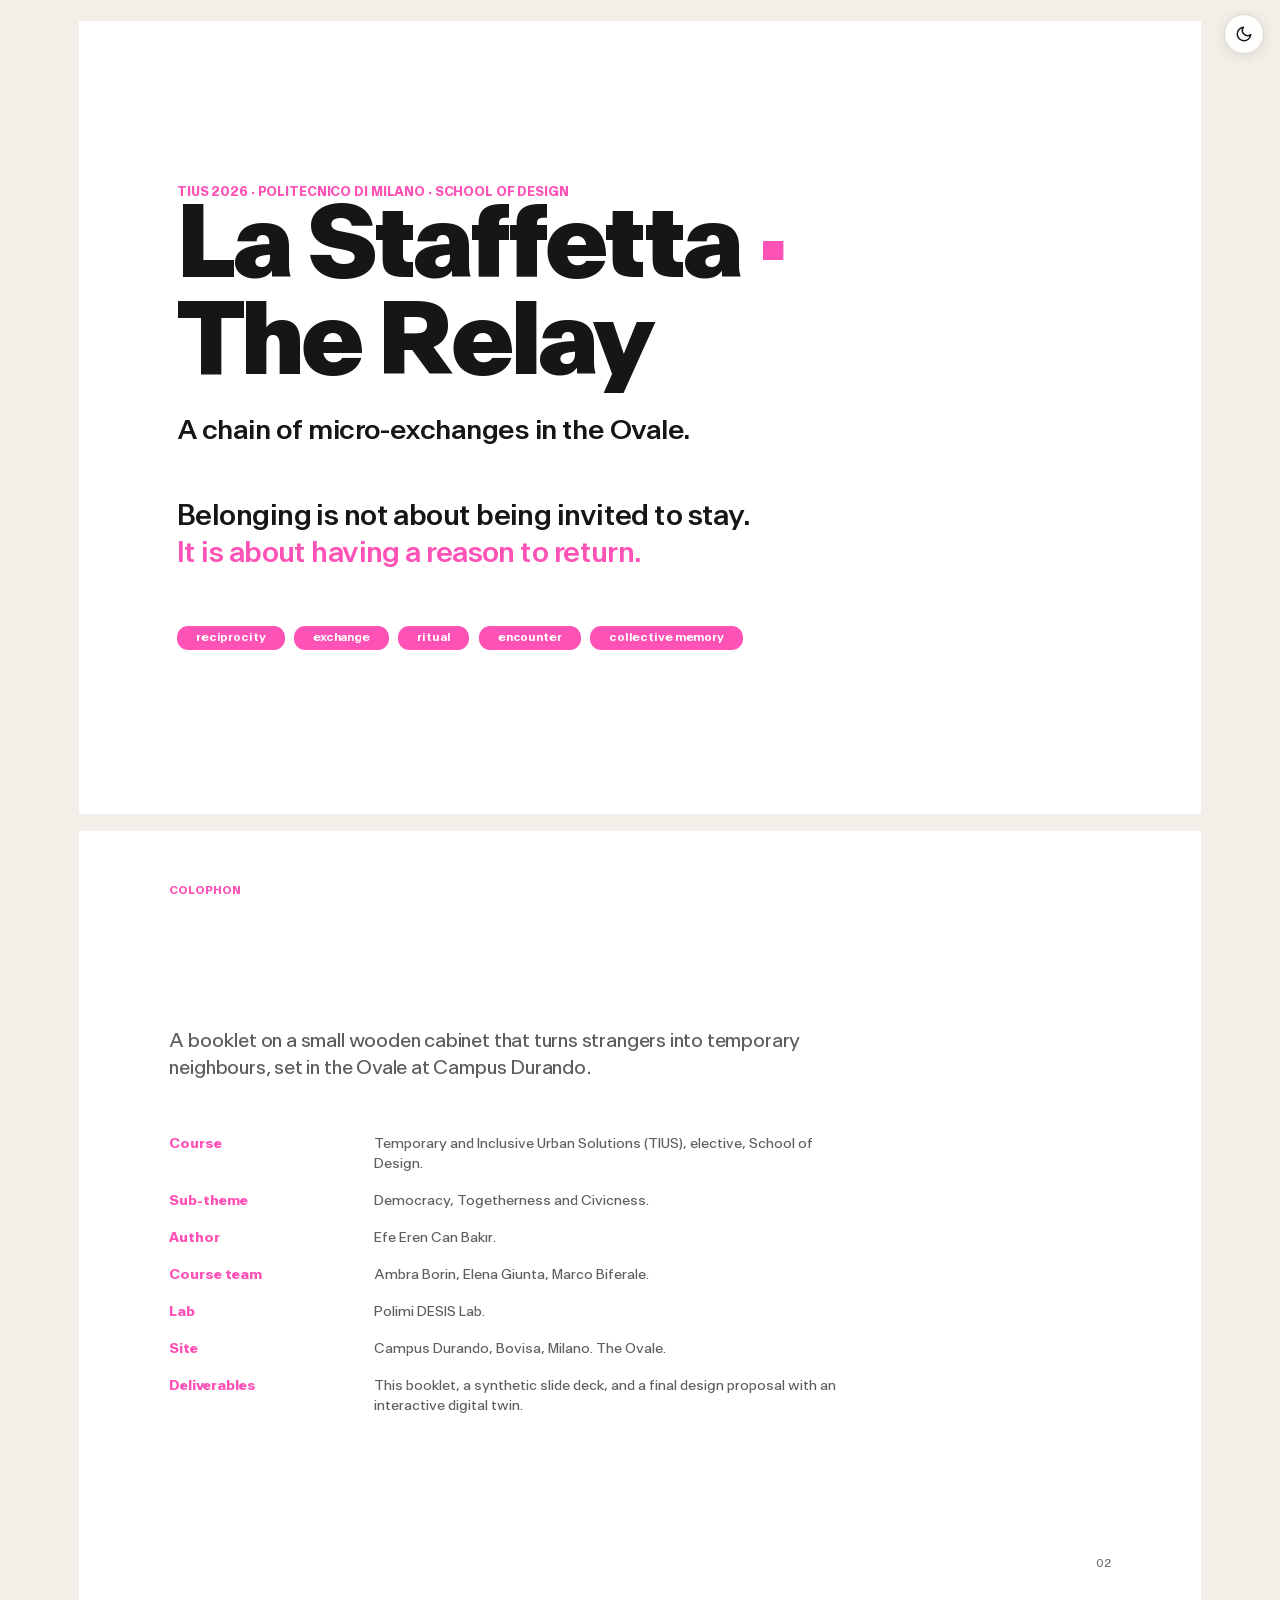
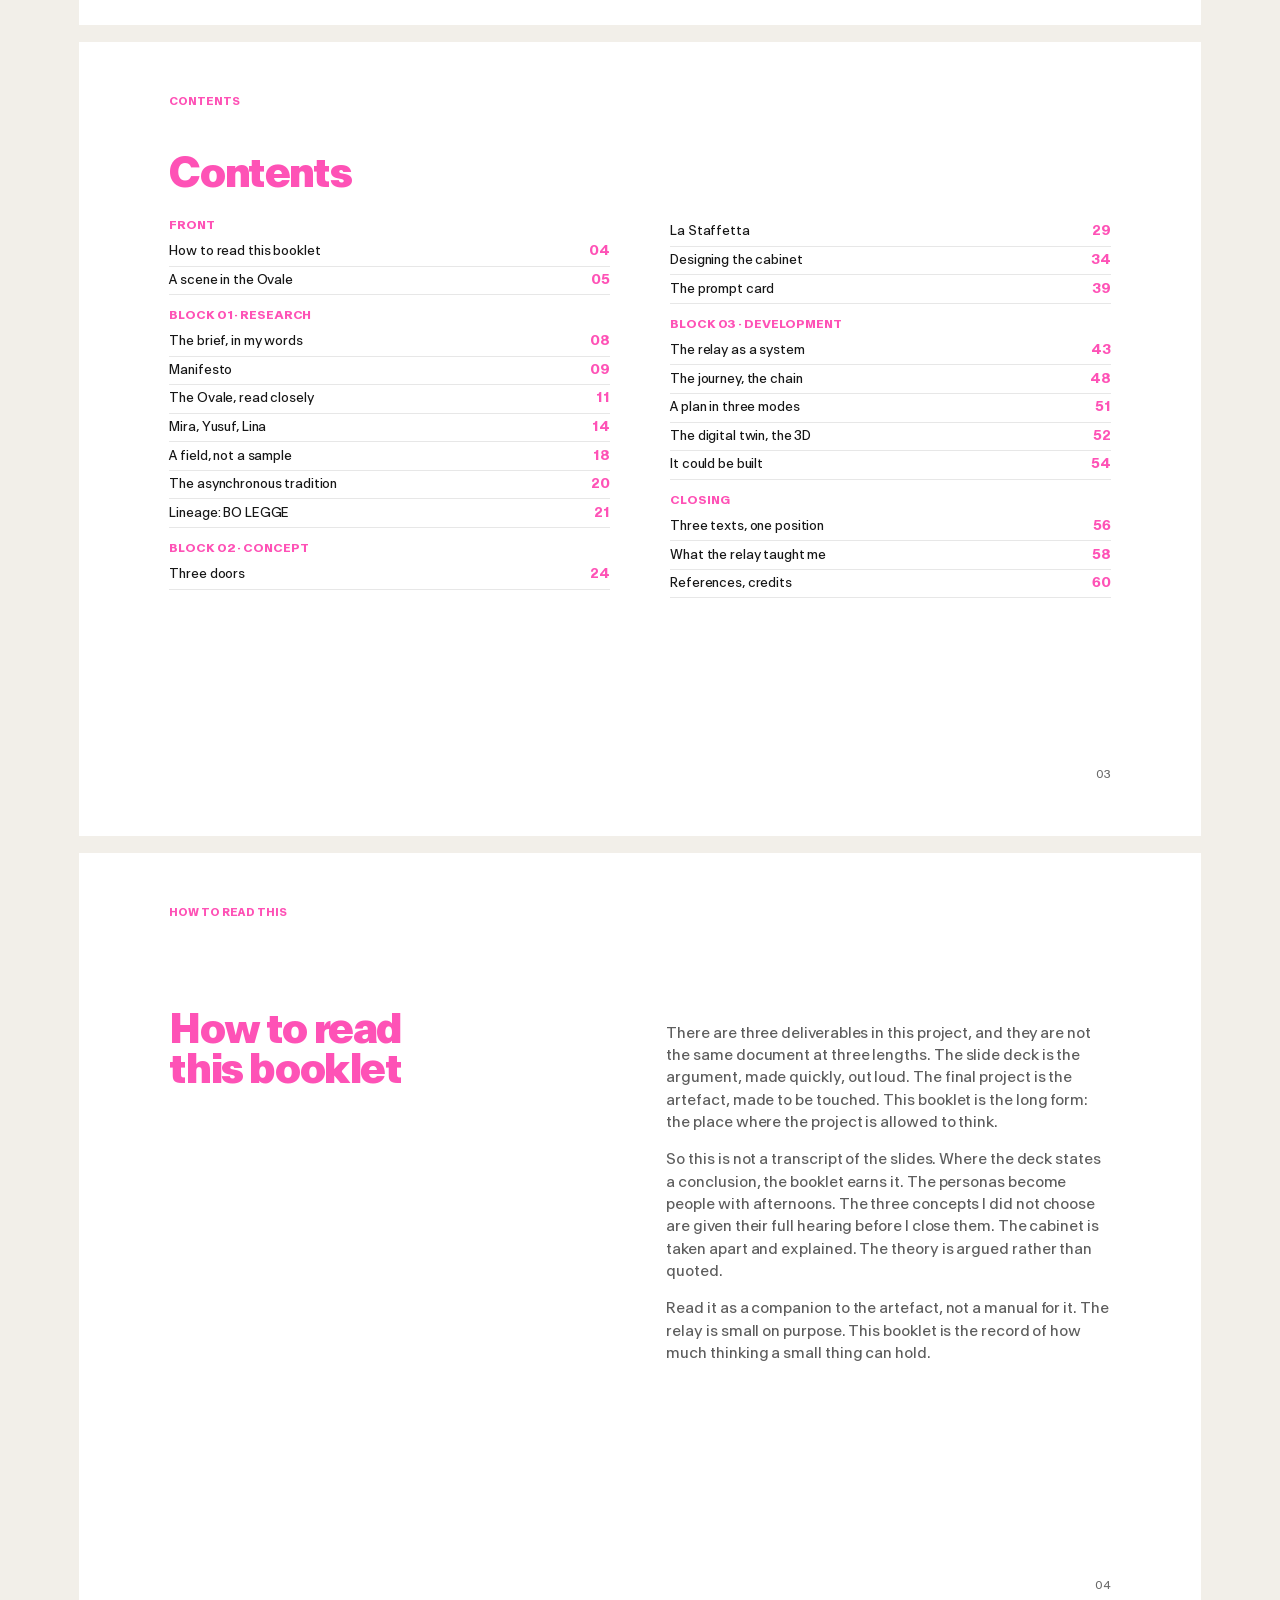
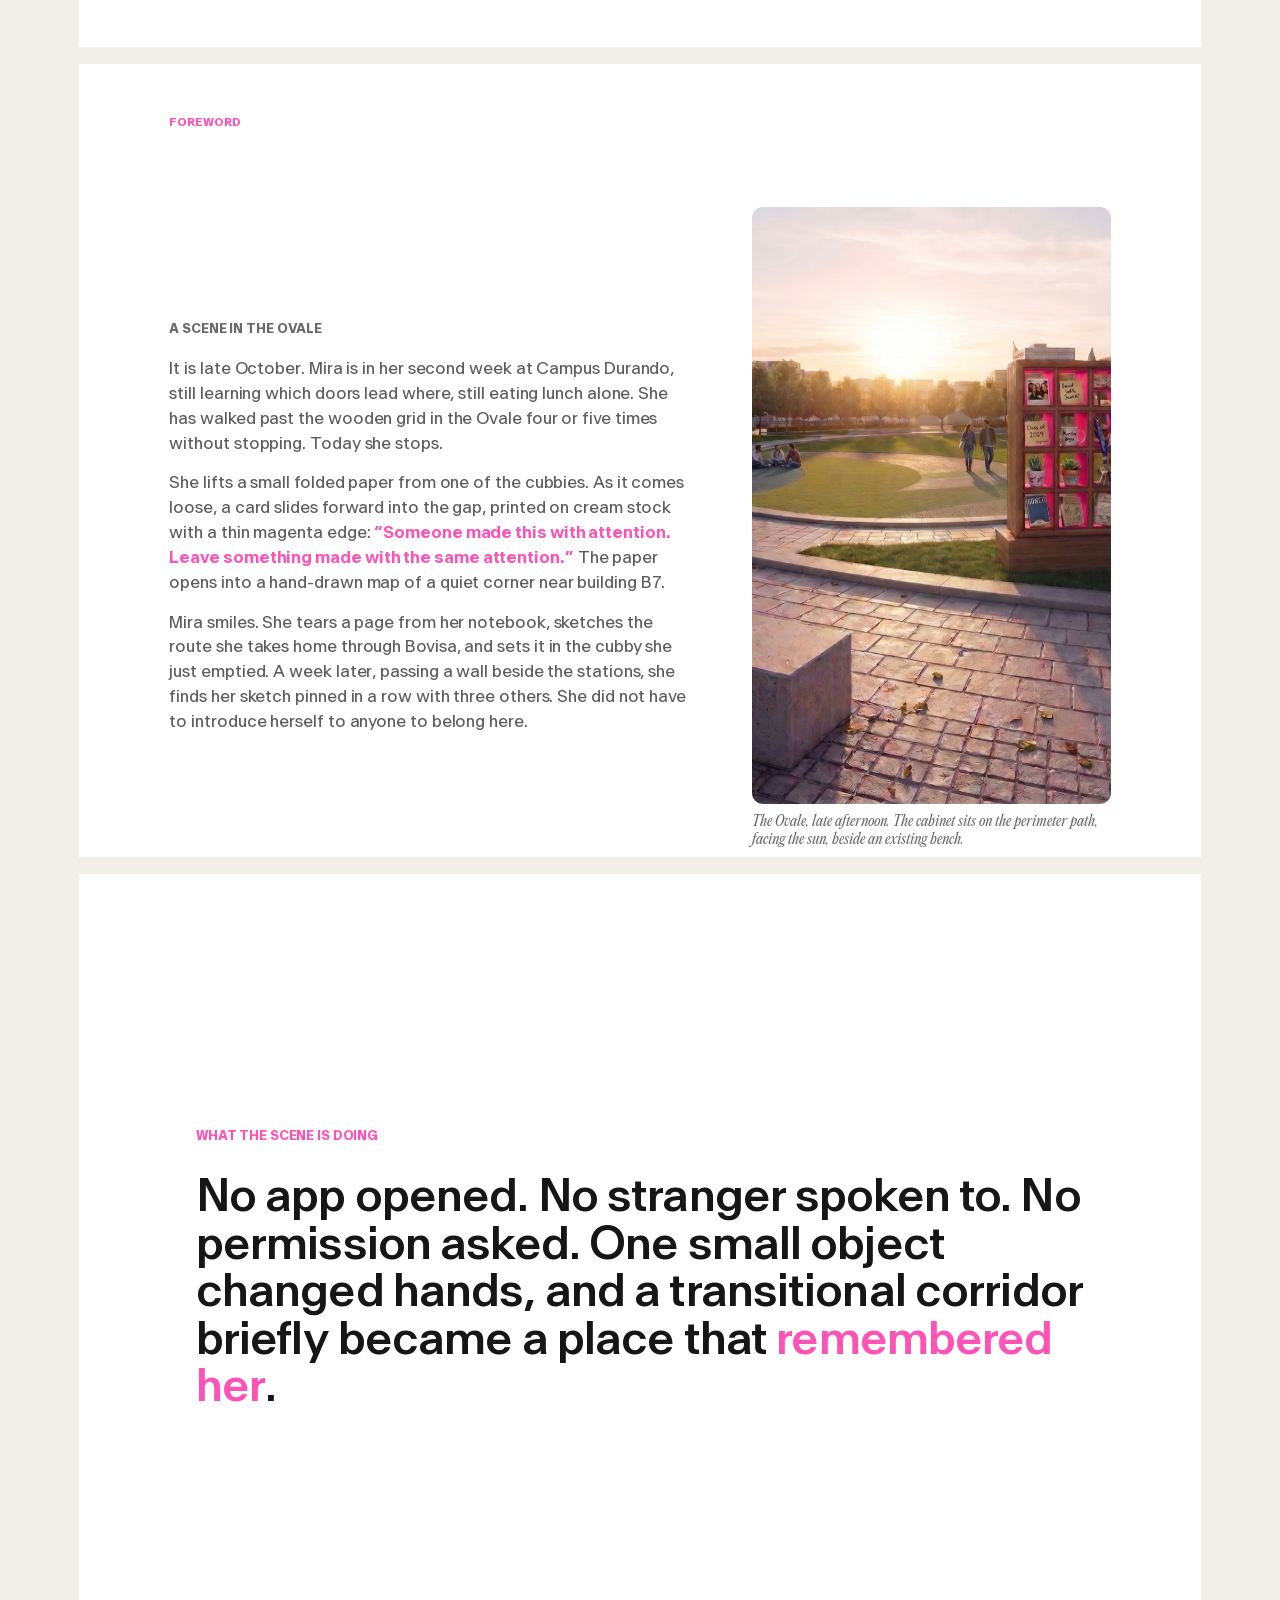
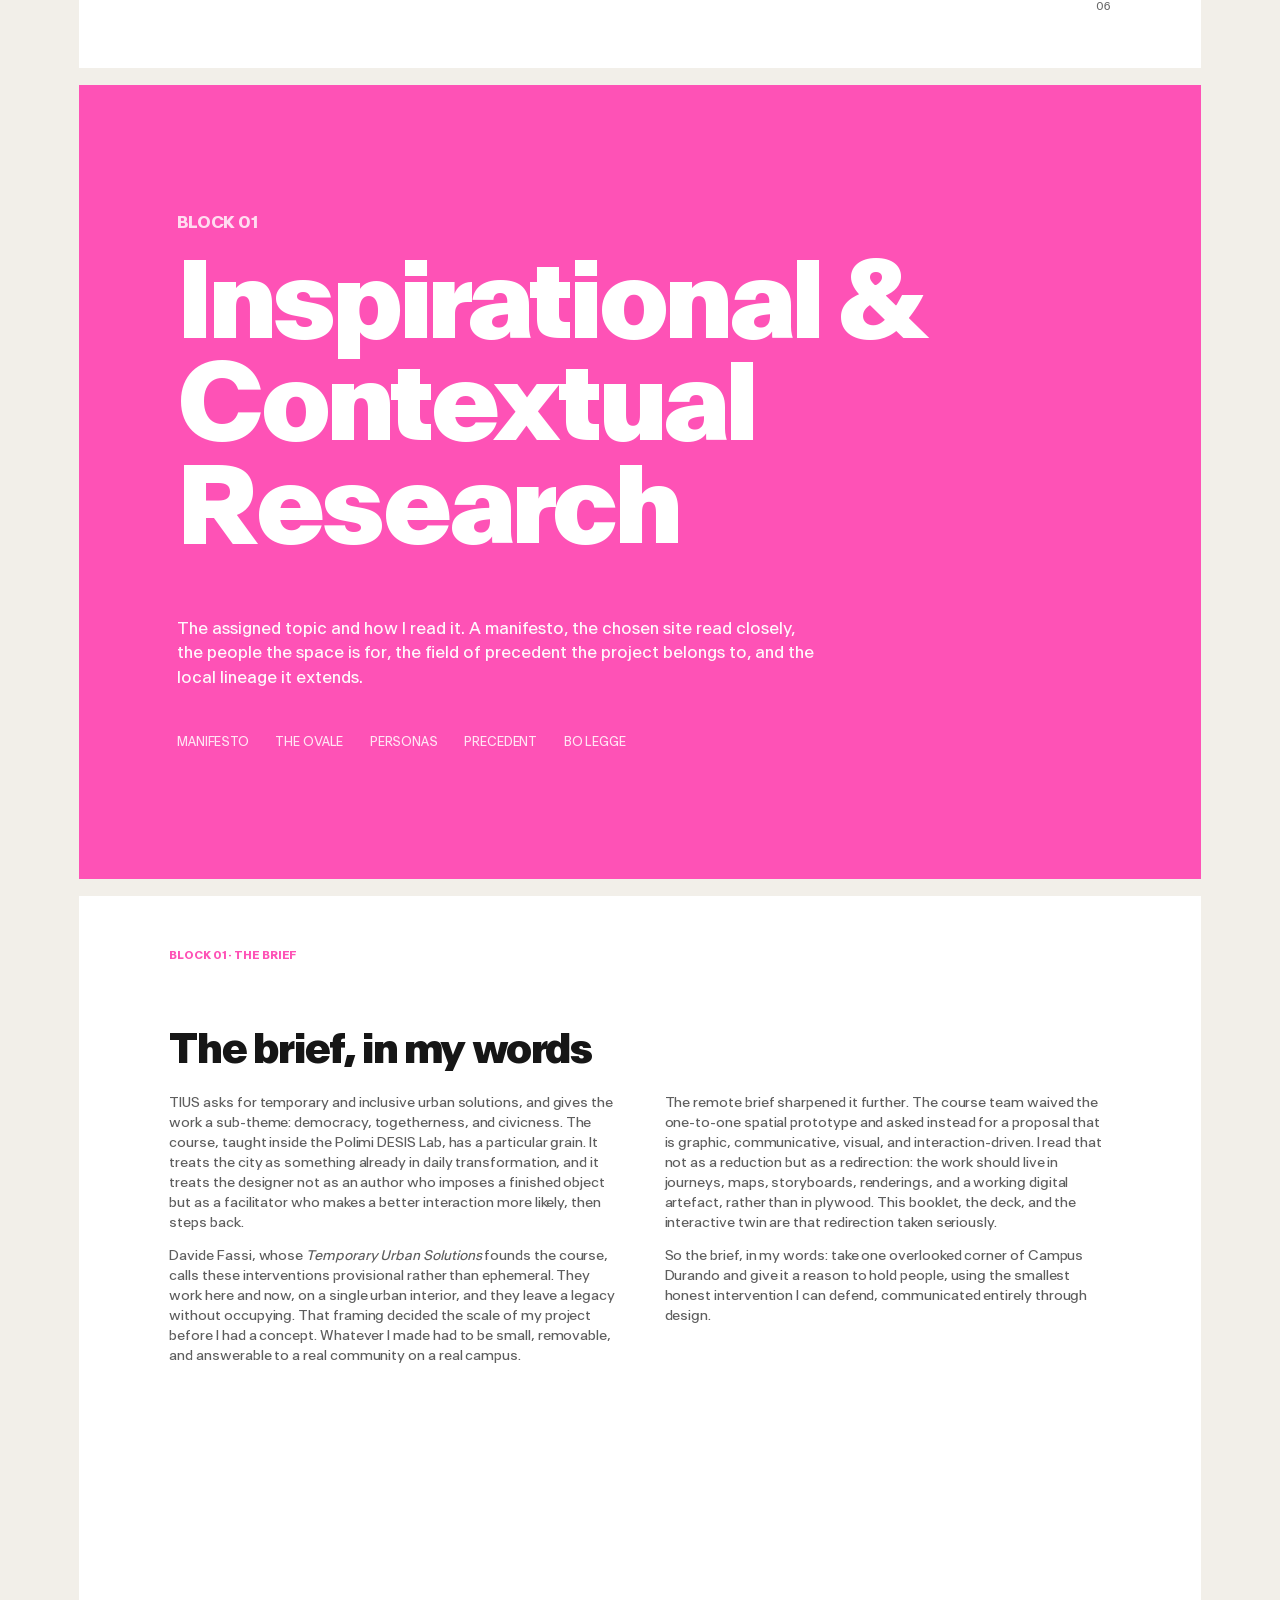
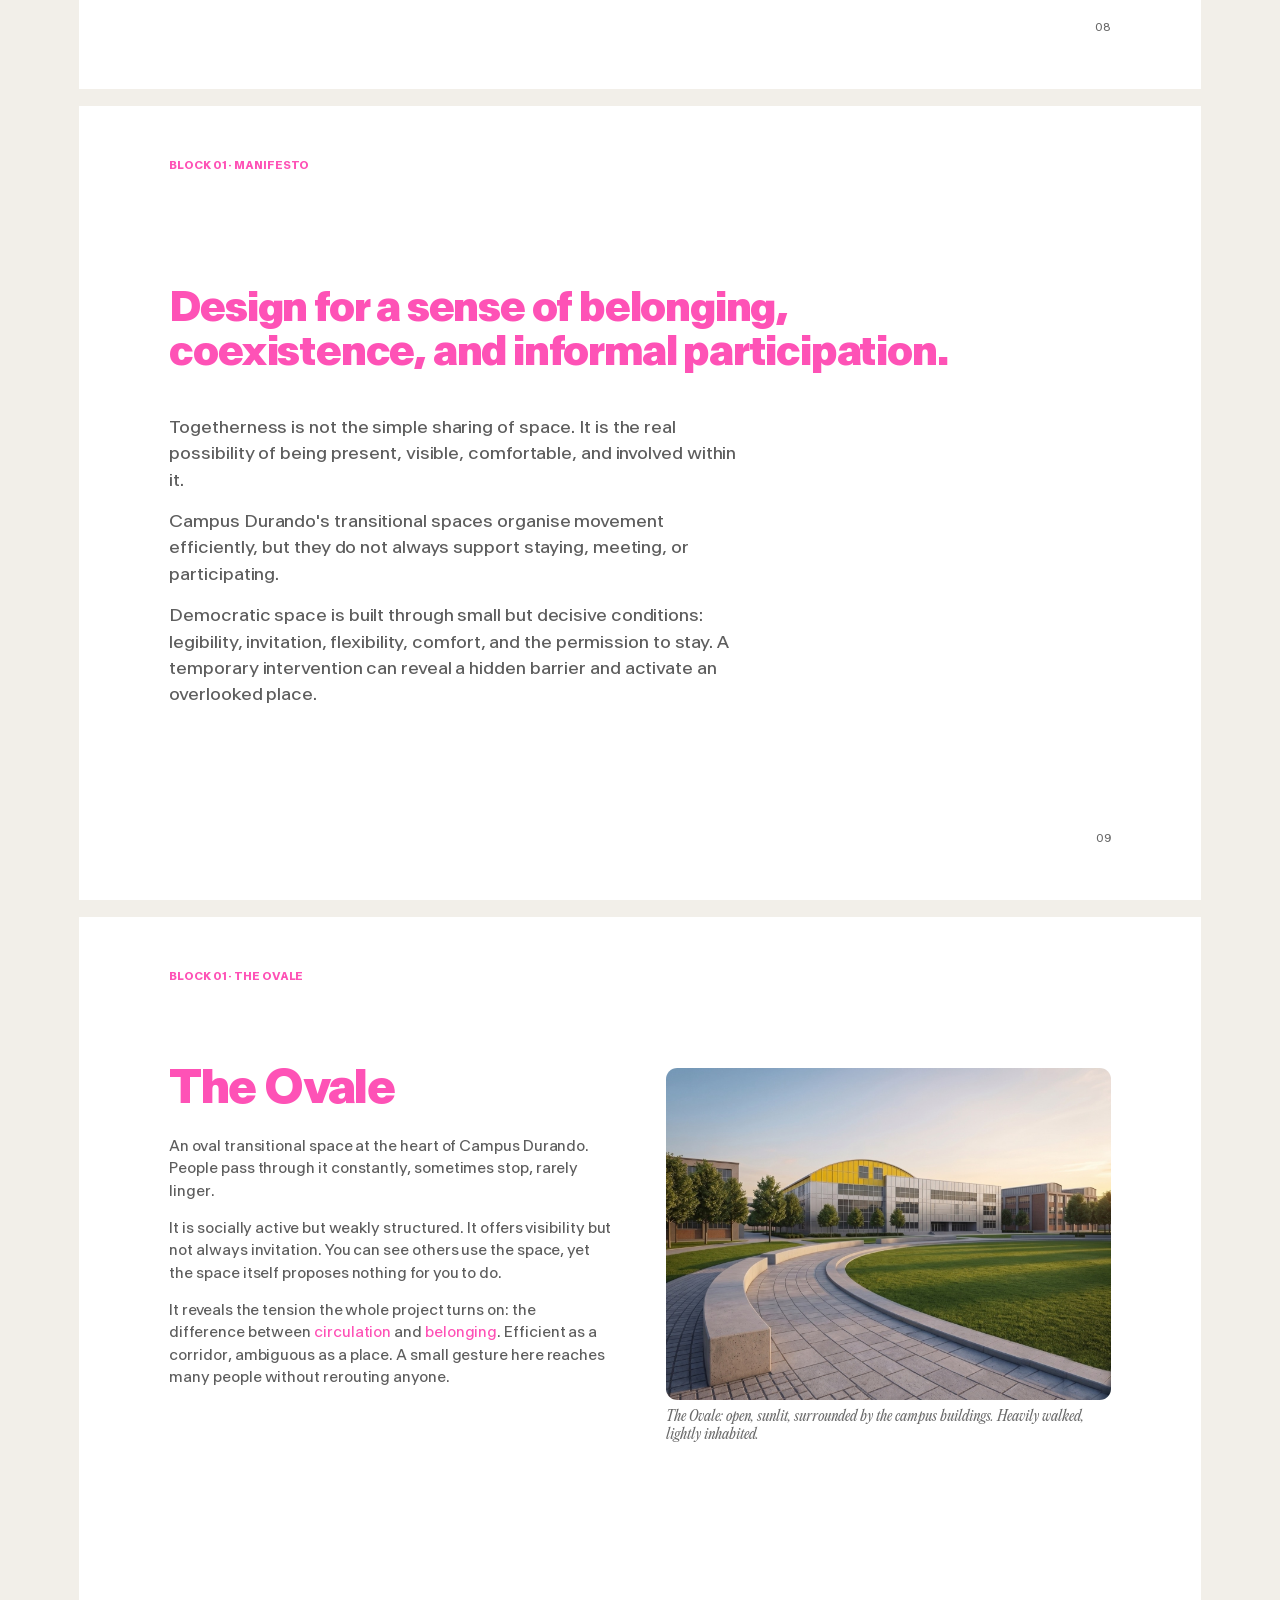
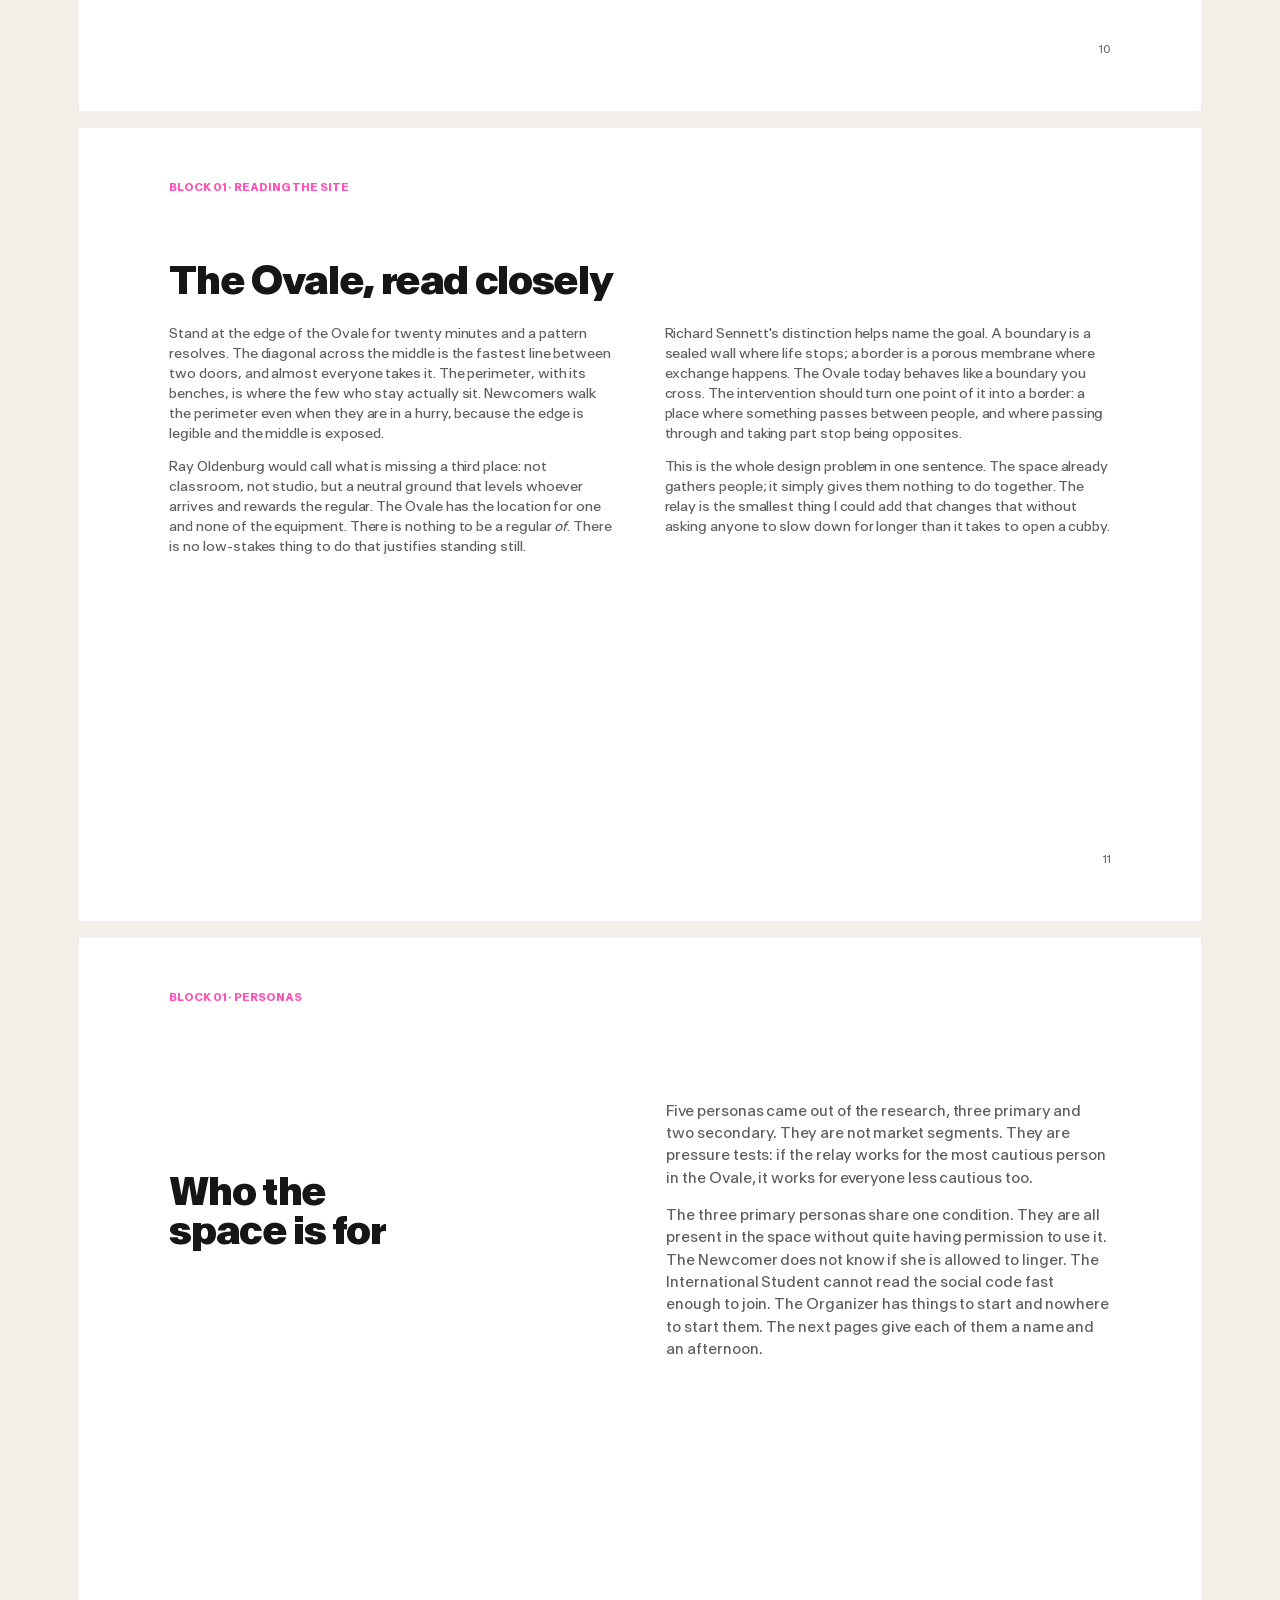
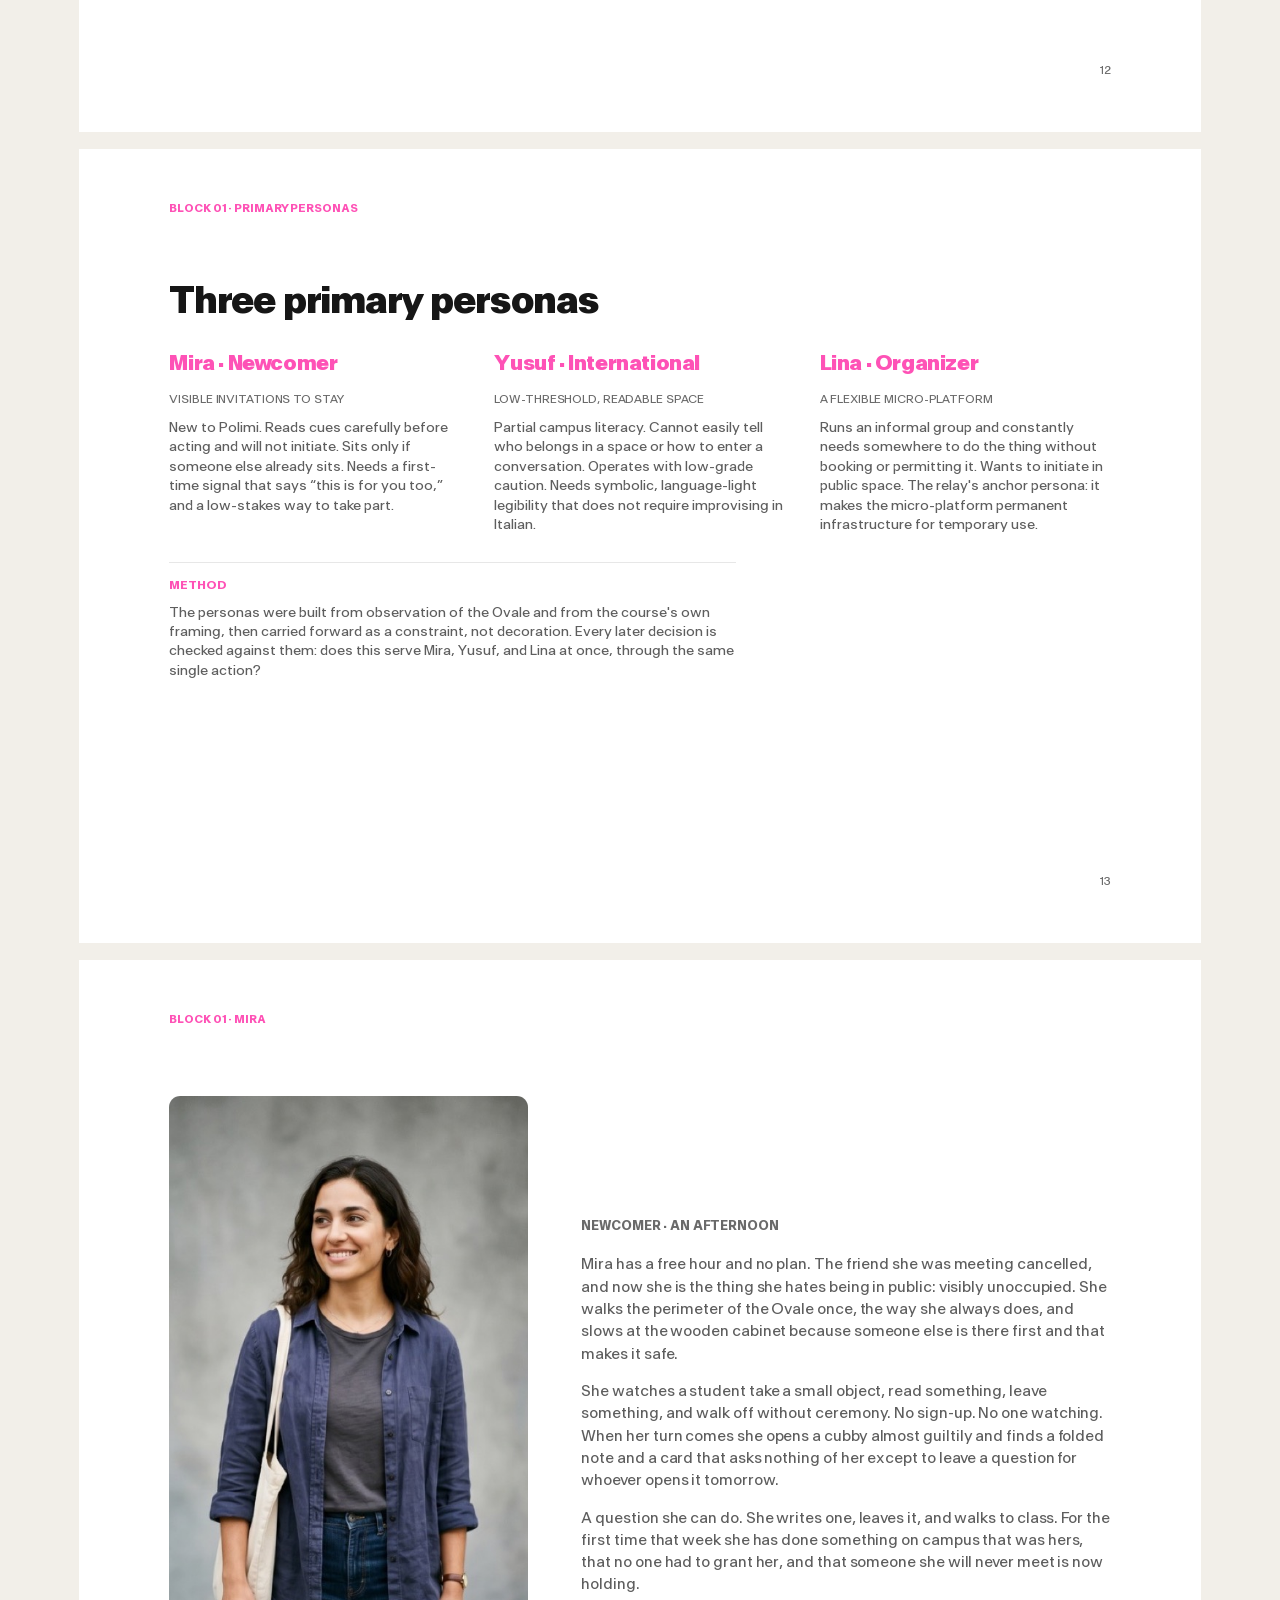
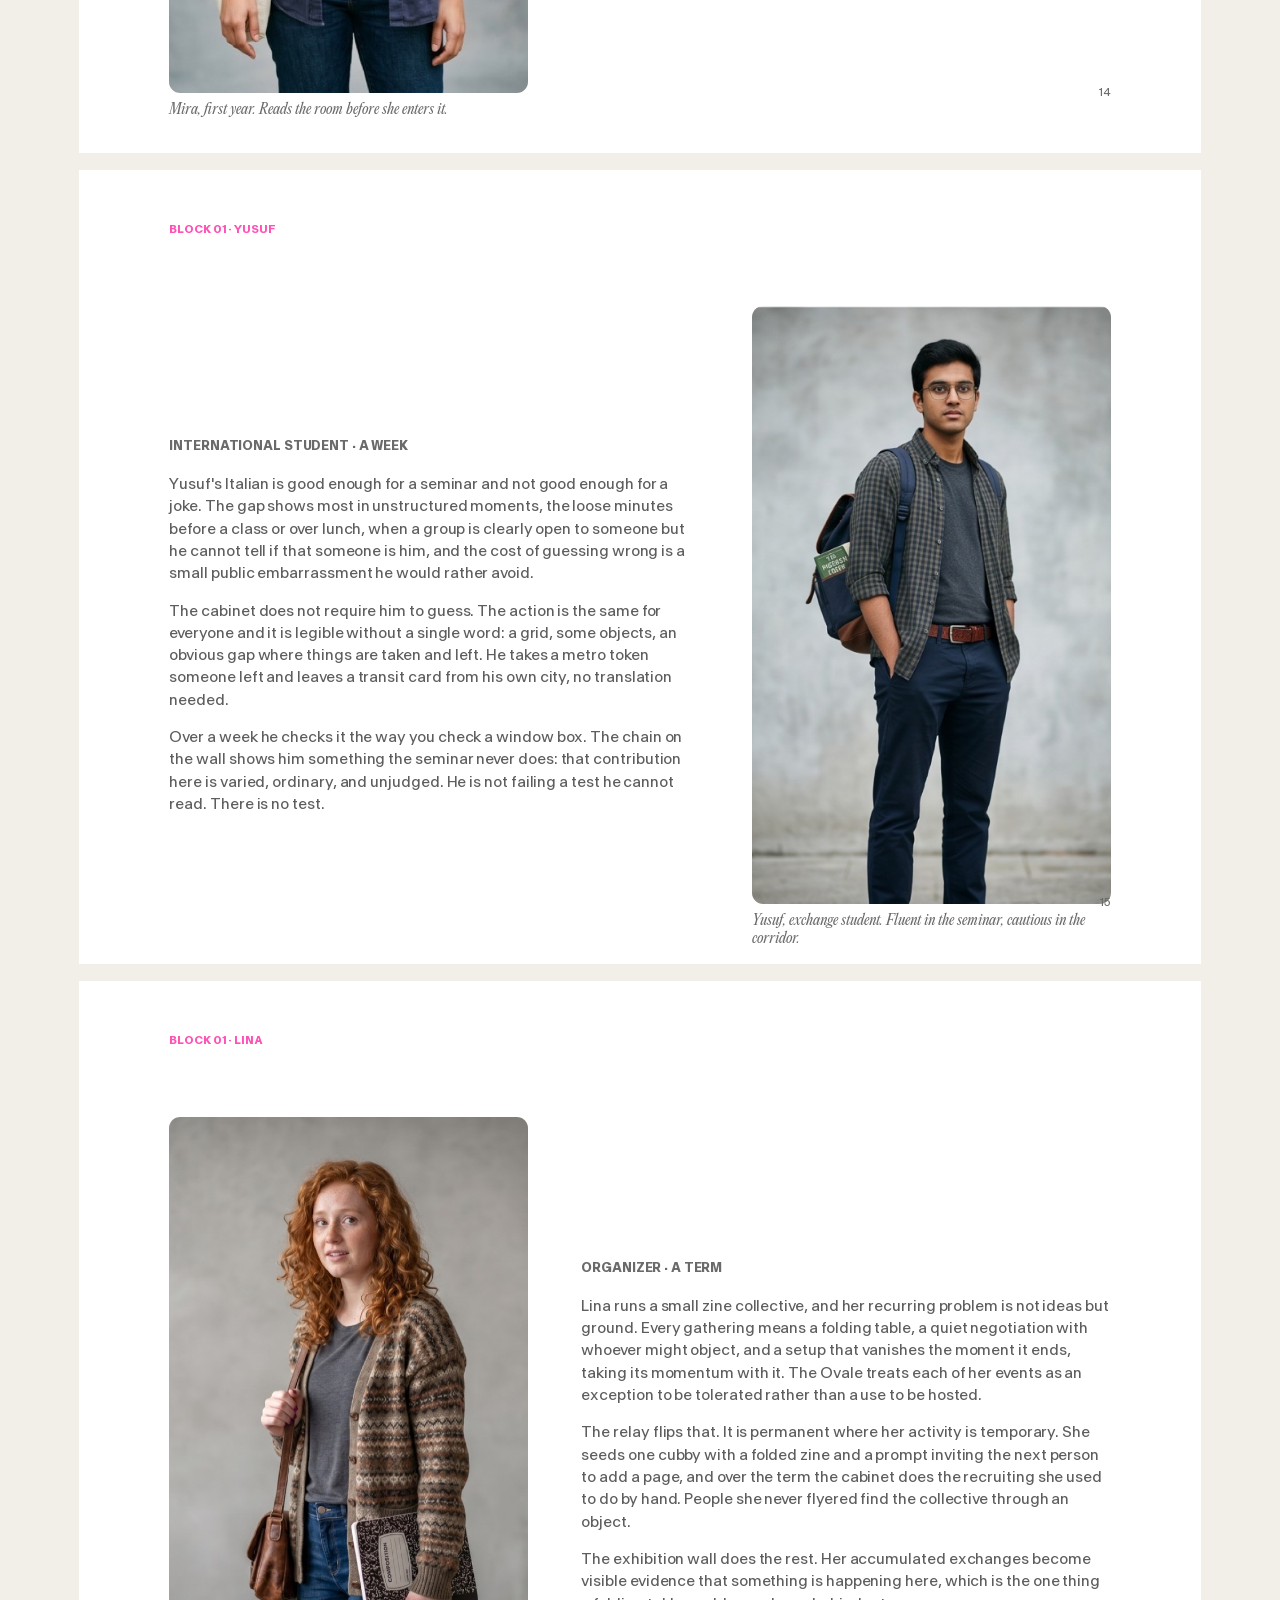
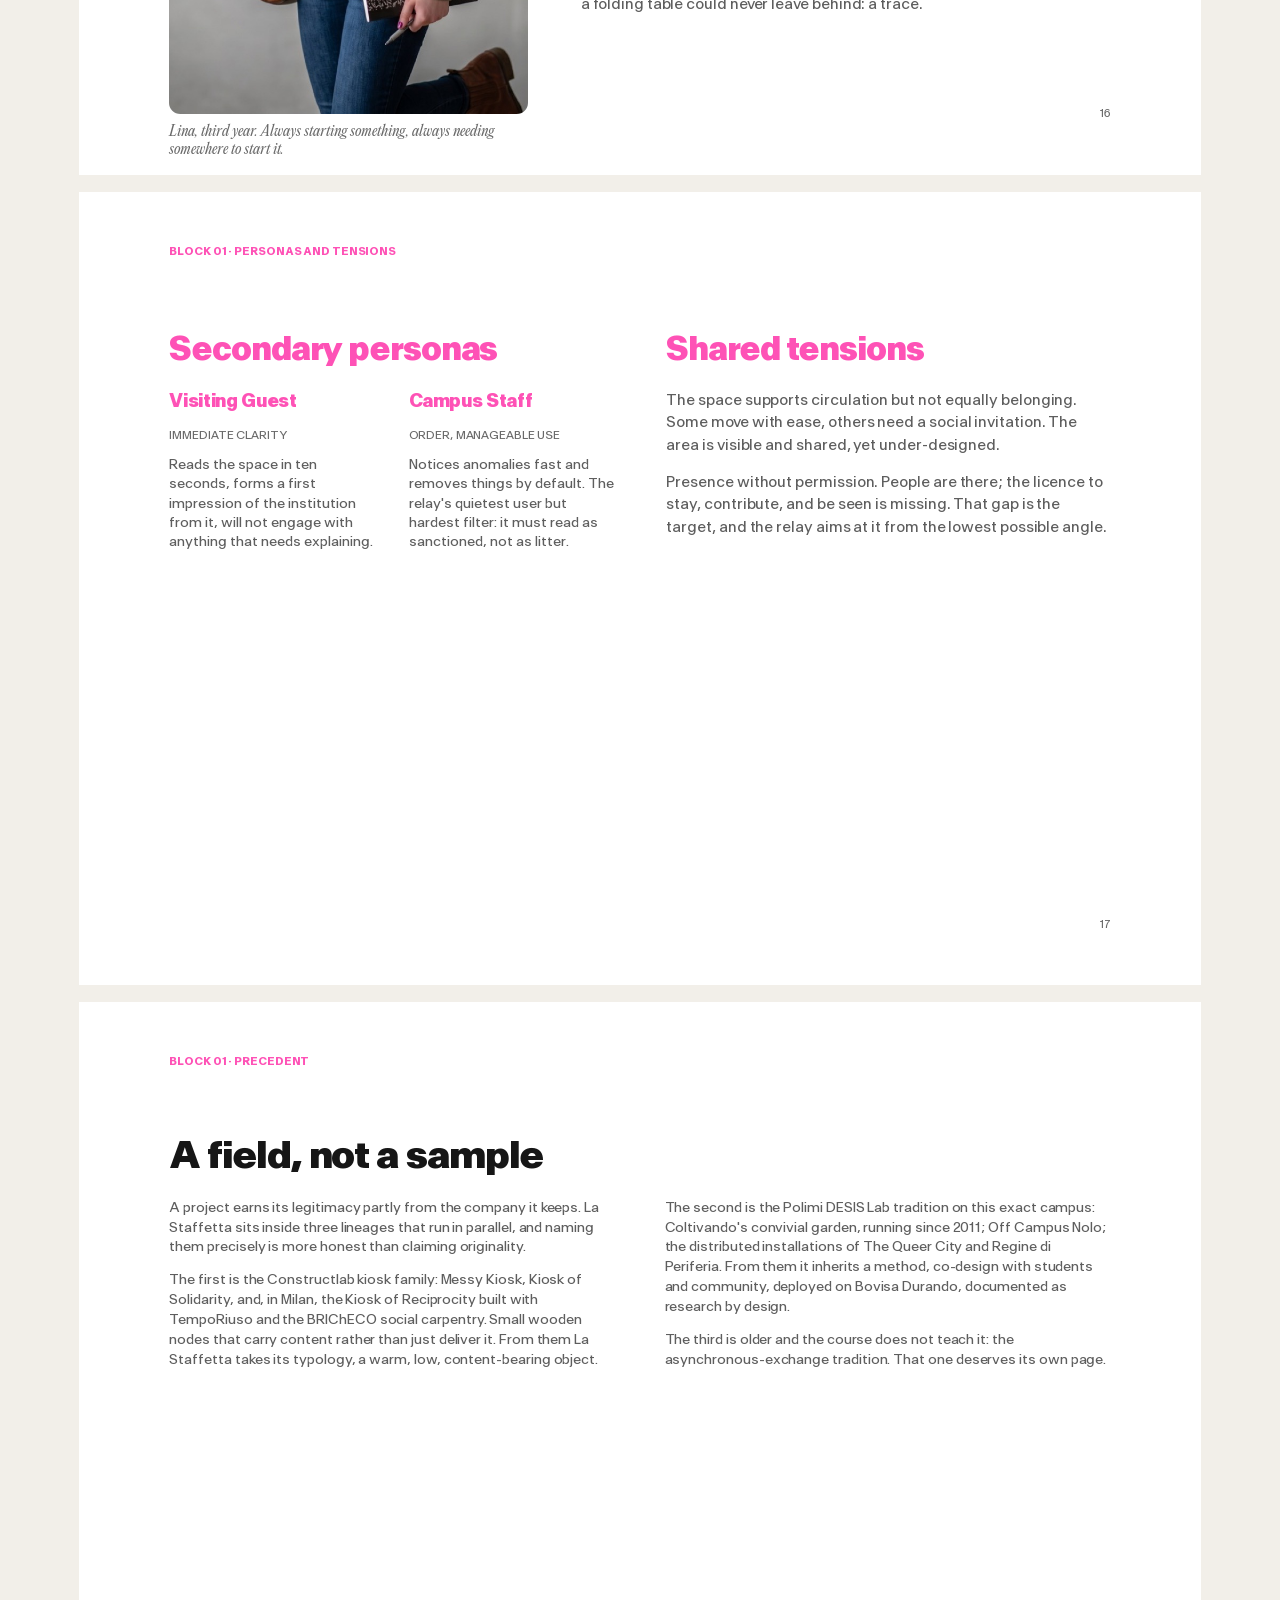
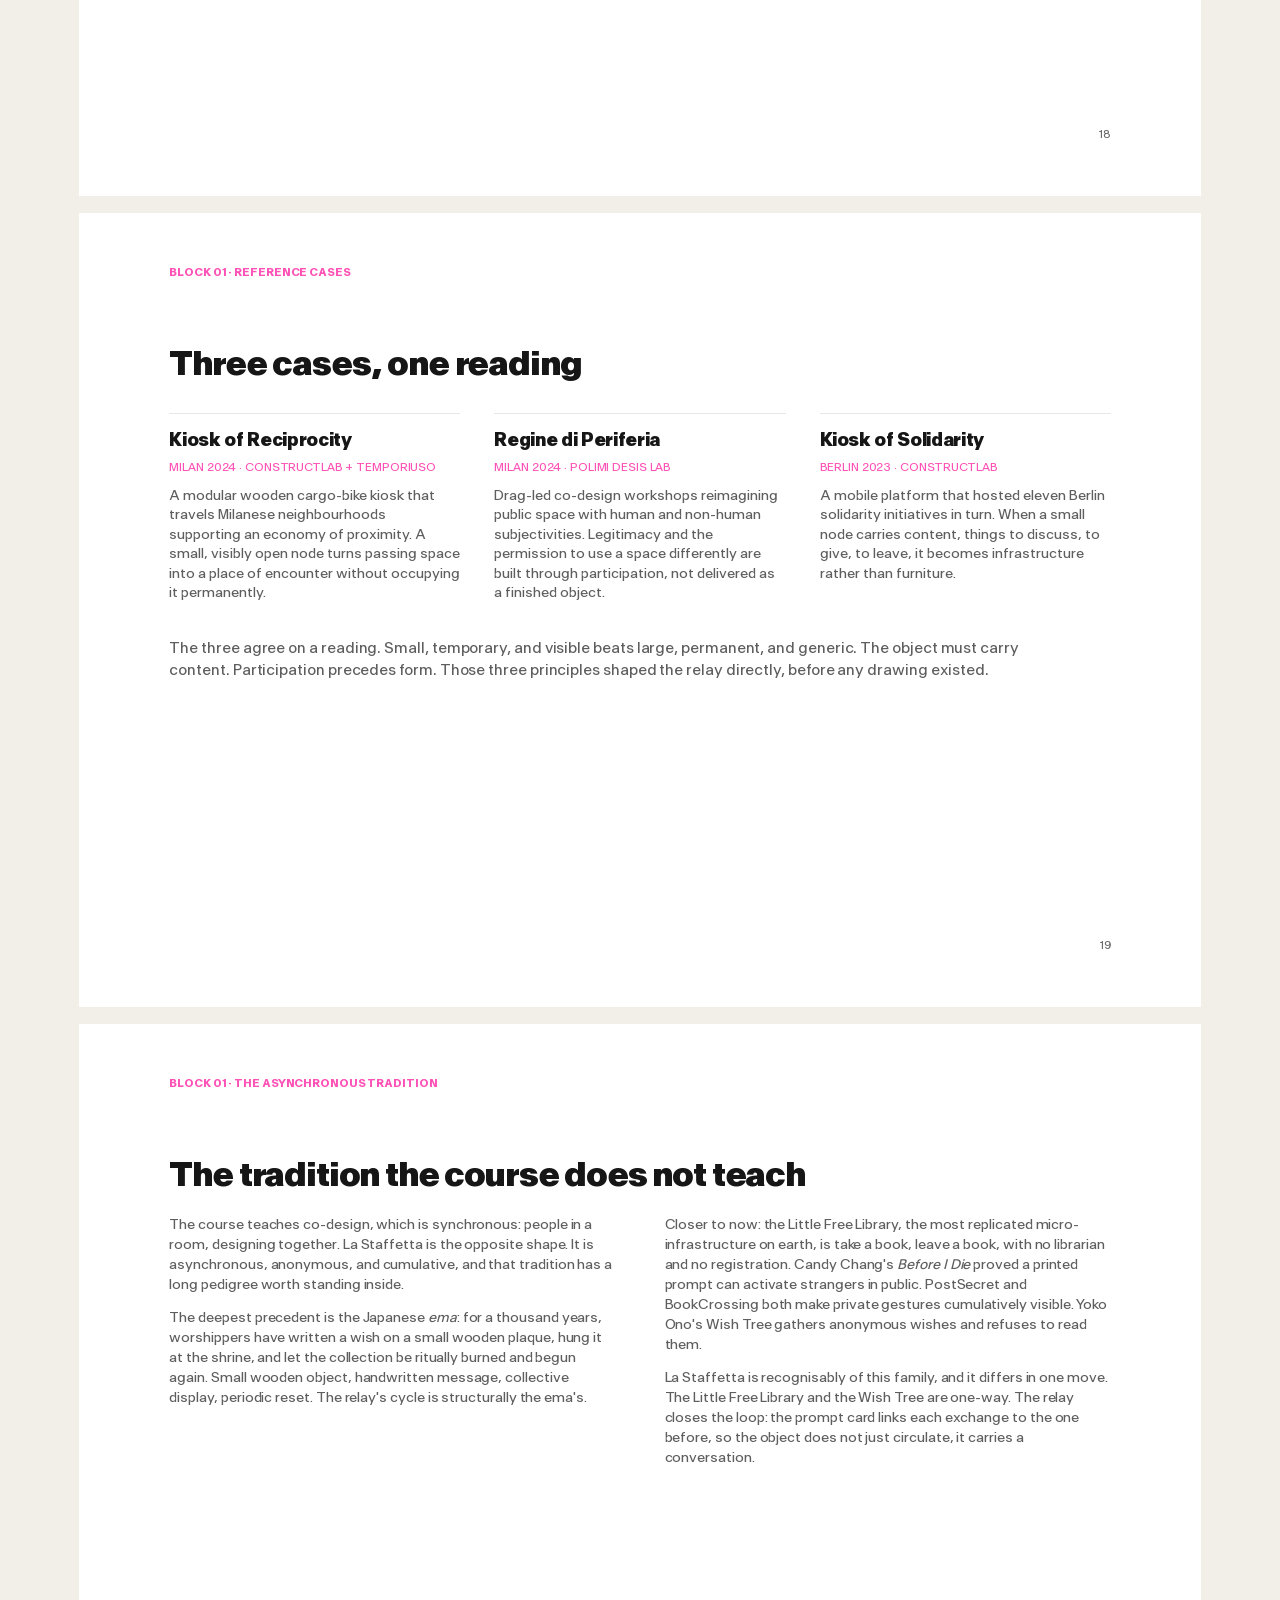
==== commit 69d8bf3d: "Add dark mode across all three deliverables (system-aware toggle, no-flash) - Website: dark token se" ====
--- a/booklet/index.html
+++ b/booklet/index.html
@@ -2,6 +2,9 @@
 <html lang="en">
 <head>
 <meta charset="UTF-8" />
+<meta name="viewport" content="width=device-width, initial-scale=1.0" />
+<meta name="color-scheme" content="light dark" />
+<script>(function(){try{var s=localStorage.getItem('ls-theme');var d=s?s==='dark':matchMedia('(prefers-color-scheme:dark)').matches;document.documentElement.setAttribute('data-theme',d?'dark':'light');}catch(e){}})();</script>
 <title>La Staffetta · The Relay · Booklet</title>
 <style>
   /* ============================================================
@@ -170,10 +173,26 @@
     body{ background:#f2efe9; padding:5.5mm 0; }
     .page{ margin:0 auto 4.5mm; }
     .page:last-child{ margin-bottom:0; }
+    /* dark reading mode: the chrome goes dark, the spreads stay as light paper (like a PDF reader) */
+    html[data-theme="dark"], html[data-theme="dark"] body{ background:#15161a; }
   }
+  /* floating light/dark toggle (screen only; never printed) */
+  .bktoggle{ position:fixed; top:14px; right:16px; z-index:1000; width:40px; height:40px; display:flex; align-items:center; justify-content:center; padding:0;
+    border:1px solid #dcd6ca; border-radius:999px; background:rgba(255,255,255,0.9); color:#161616; cursor:pointer; -webkit-backdrop-filter:blur(6px); backdrop-filter:blur(6px); box-shadow:0 2px 12px rgba(0,0,0,0.10); }
+  html[data-theme="dark"] .bktoggle{ background:rgba(30,31,36,0.92); border-color:#34353c; color:#f0ede8; }
+  .bktoggle .ic{ width:18px; height:18px; display:block; }
+  .bktoggle .ic-sun{ display:none; }
+  html[data-theme="dark"] .bktoggle .ic-sun{ display:block; }
+  html[data-theme="dark"] .bktoggle .ic-moon{ display:none; }
+  .bktoggle:focus-visible{ outline:2px solid var(--magenta); outline-offset:2px; }
+  @media print{ .bktoggle{ display:none !important; } }
 </style>
 </head>
 <body>
+<button class="bktoggle" type="button" aria-pressed="false" aria-label="Switch to dark theme" title="Light / dark">
+  <svg class="ic ic-moon" viewBox="0 0 24 24" fill="none" stroke="currentColor" stroke-width="2" stroke-linecap="round" stroke-linejoin="round" aria-hidden="true"><path d="M21 12.79A9 9 0 1 1 11.21 3 7 7 0 0 0 21 12.79z"/></svg>
+  <svg class="ic ic-sun" viewBox="0 0 24 24" fill="none" stroke="currentColor" stroke-width="2" stroke-linecap="round" stroke-linejoin="round" aria-hidden="true"><circle cx="12" cy="12" r="4.2"/><path d="M12 2.2v2.3M12 19.5v2.3M4.3 4.3l1.6 1.6M18.1 18.1l1.6 1.6M2.2 12h2.3M19.5 12h2.3M4.3 19.7l1.6-1.6M18.1 5.9l1.6-1.6"/></svg>
+</button>
 
 <!-- ============ FRONT MATTER ============ -->
 
@@ -1083,5 +1102,6 @@
   </div>
 </section>
 
+<script>(function(){var root=document.documentElement,KEY='ls-theme';function cur(){return root.getAttribute('data-theme')==='dark'?'dark':'light';}function apply(t,p){root.setAttribute('data-theme',t);if(p){try{localStorage.setItem(KEY,t);}catch(e){}}var b=document.querySelector('.bktoggle');if(b){b.setAttribute('aria-pressed',t==='dark'?'true':'false');b.setAttribute('aria-label',t==='dark'?'Switch to light theme':'Switch to dark theme');}}apply(cur(),false);var bt=document.querySelector('.bktoggle');if(bt)bt.addEventListener('click',function(){apply(cur()==='dark'?'light':'dark',true);});try{var mq=matchMedia('(prefers-color-scheme:dark)');var h=function(e){if(!localStorage.getItem(KEY))apply(e.matches?'dark':'light',false);};if(mq.addEventListener)mq.addEventListener('change',h);else if(mq.addListener)mq.addListener(h);}catch(e){}})();</script>
 </body>
 </html>
